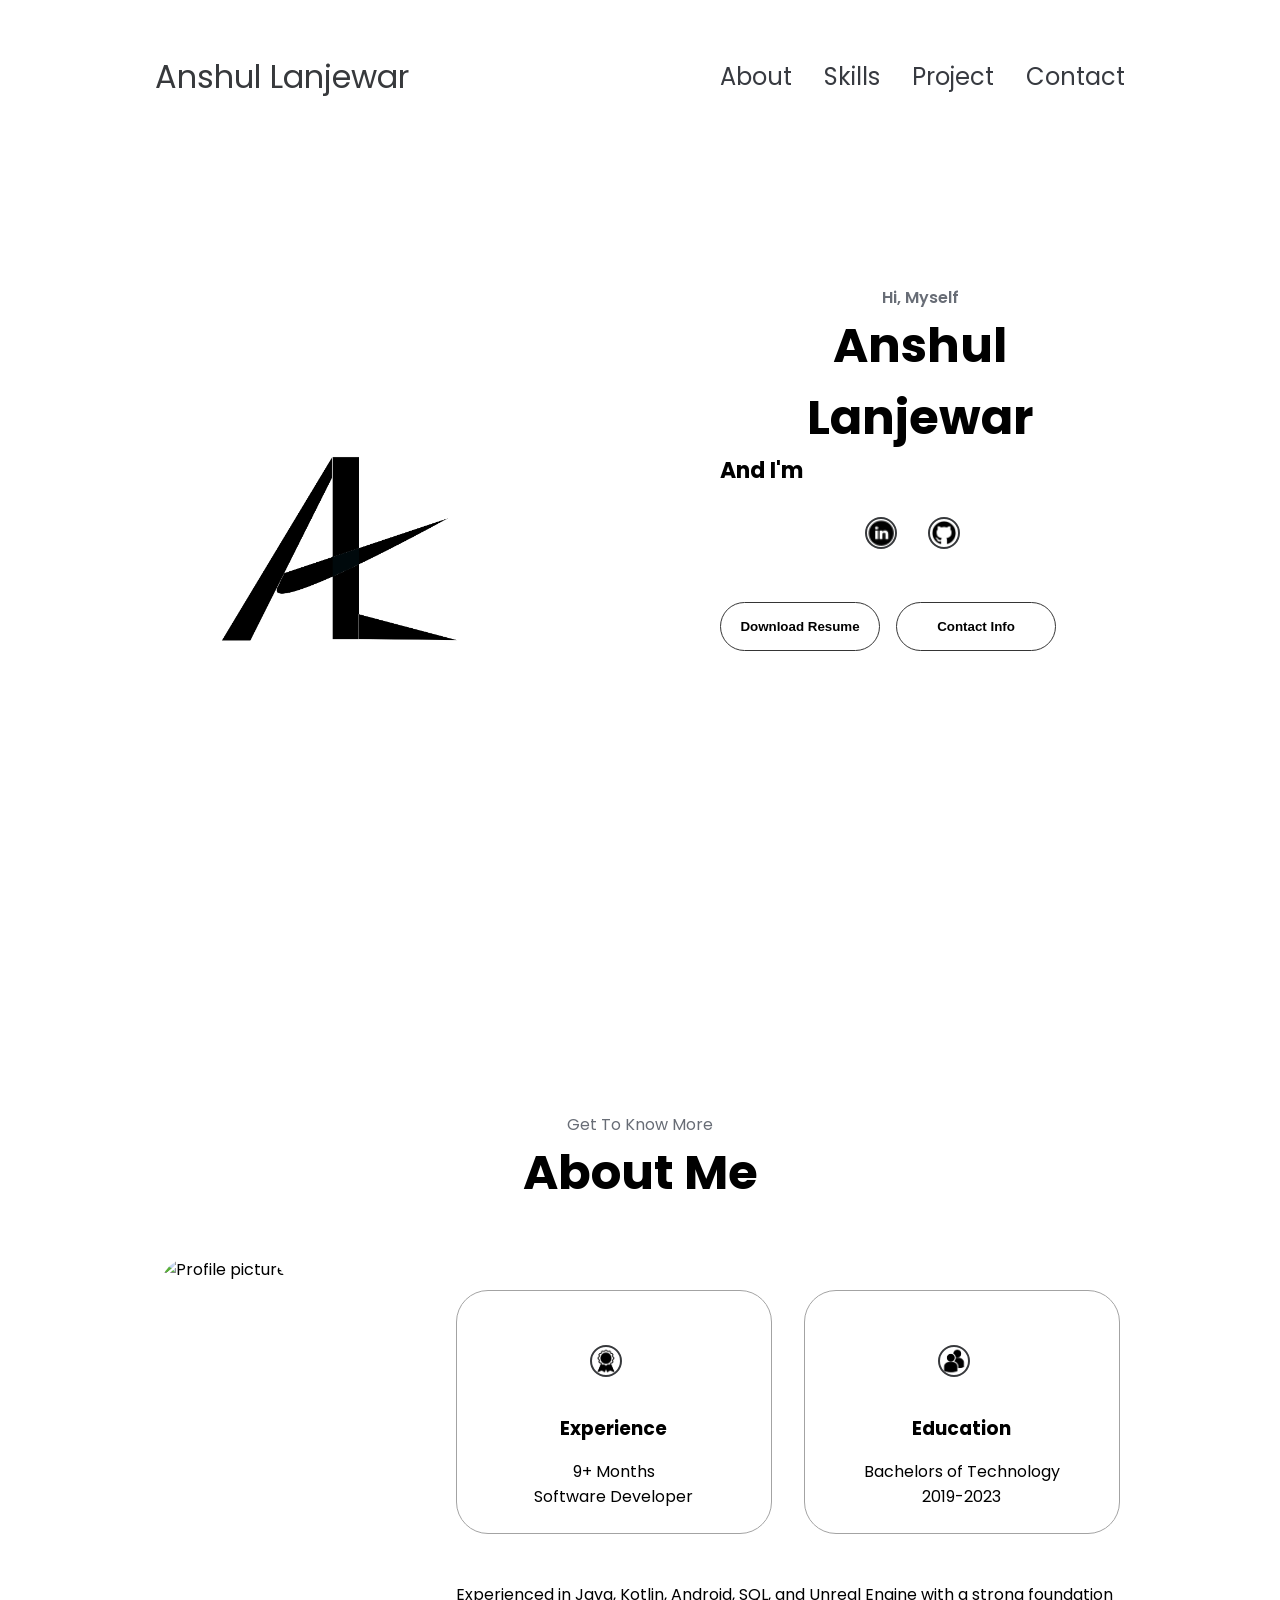
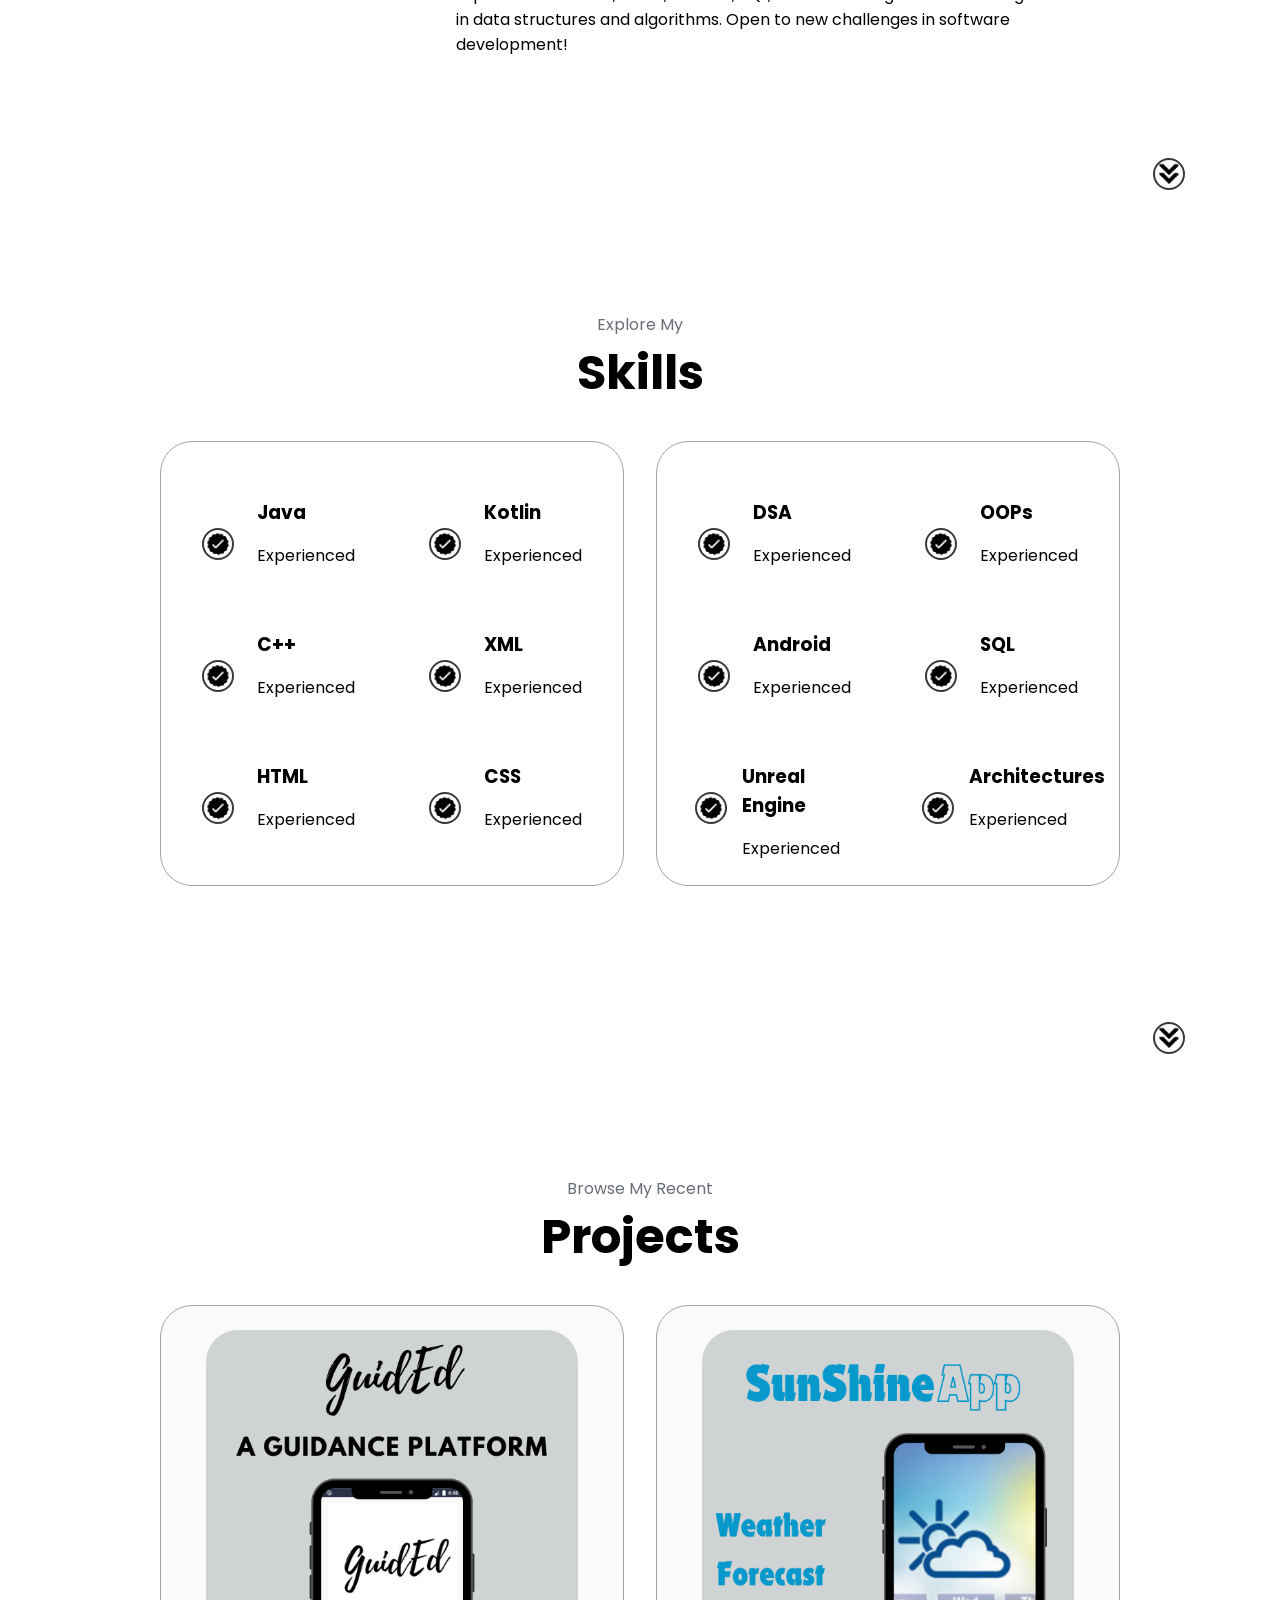
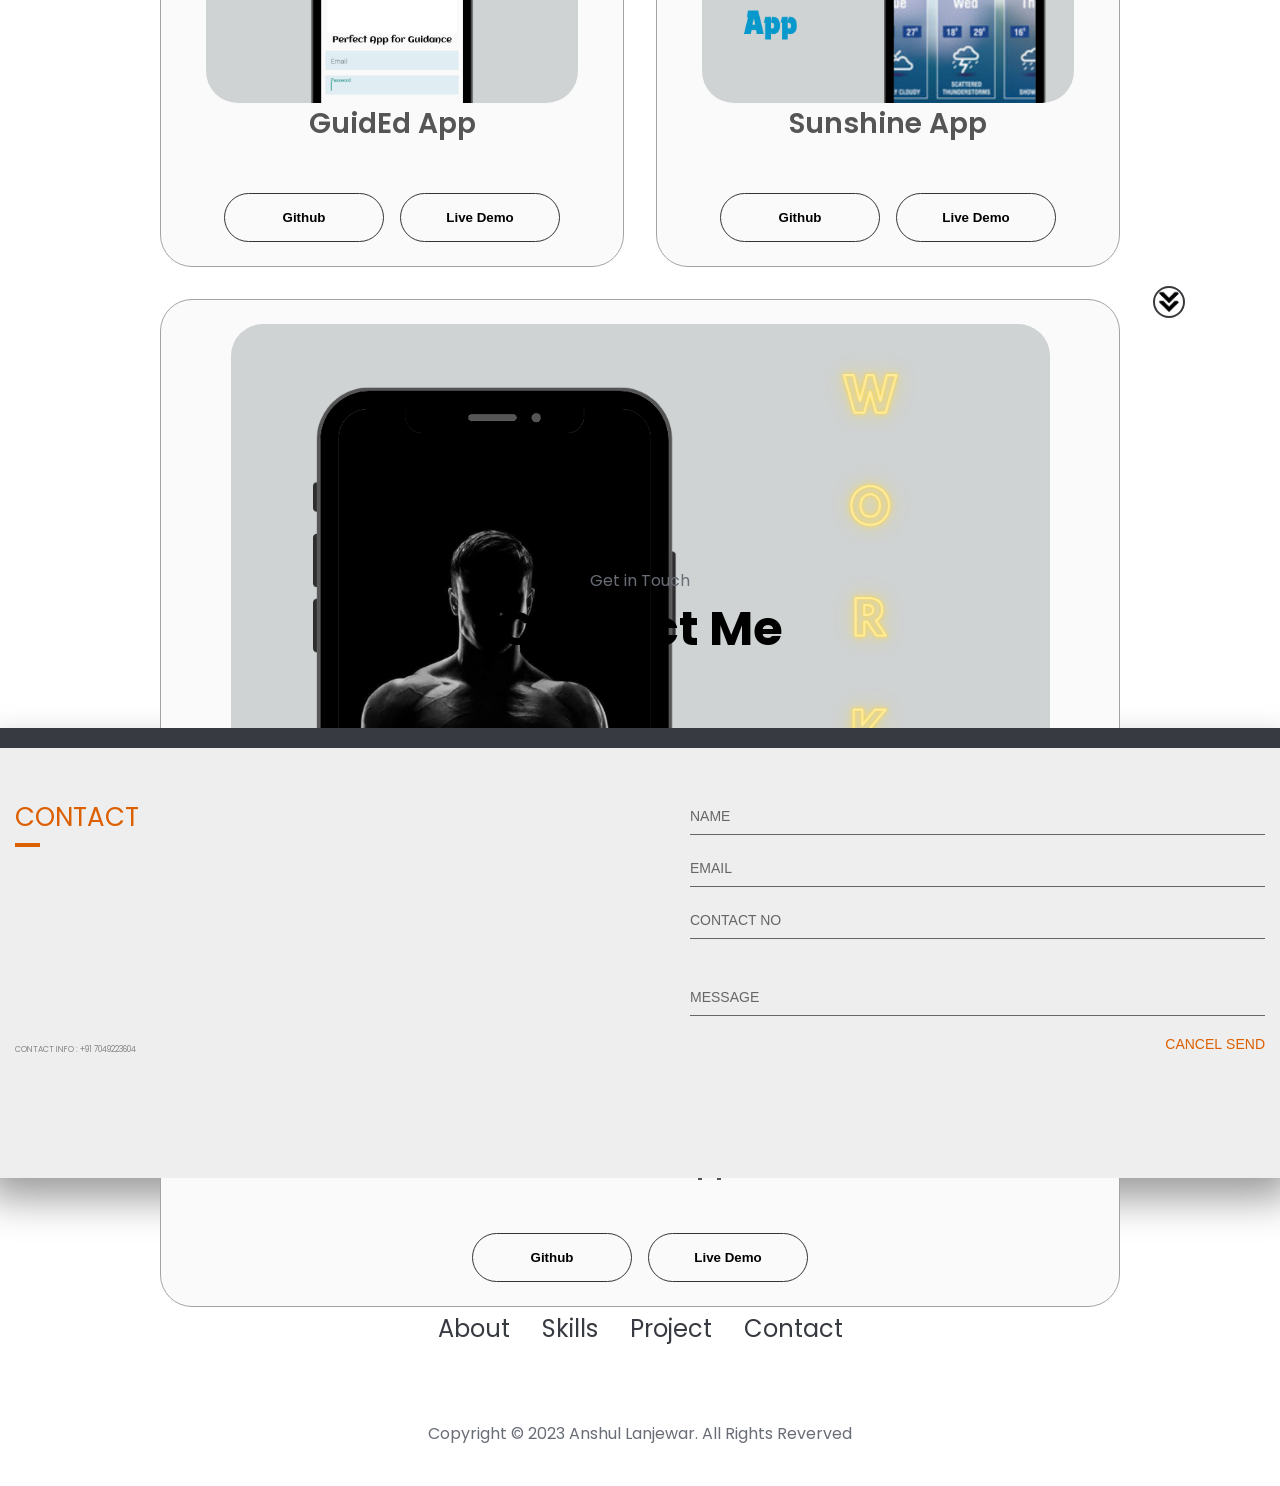
==== index.html @ 8d646e93 "Add files via upload Deploy files" ====
<!DOCTYPE html>
<html lang="en">
    <head>
        <meta charset="UTF-8">
        <meta name="viewport" content="width=device-width, initial-scale=1.0">
        <title>My Portfolio</title>
        <link rel="stylesheet" href="style.css"/>
        <link rel="stylesheet" href="mediaqueries.css" />
        <script src="https://unpkg.com/typed.js@2.1.0/dist/typed.umd.js"></script>

    </head>
    <body>
        
        <!-- <div class="containerr">
        <div class="intro">
            <?xml version="1.0" standalone="no"?>
            <!DOCTYPE svg PUBLIC "-//W3C//DTD SVG 20010904//EN"
            "http://www.w3.org/TR/2001/REC-SVG-20010904/DTD/svg10.dtd">
            <svg version="1.0" xmlns="http://www.w3.org/2000/svg"
            width="500.000000pt" height="500.000000pt" viewBox="0 0 1417.000000 1417.000000"
            preserveAspectRatio="xMidYMid meet">

            <g transform="translate(0.000000,1417.000000) scale(0.100000,-0.100000)"
            fill="#000000" stroke="none">
            <path d="M6094 10183 c-9 -10 -597 -983 -1306 -2163 -709 -1180 -1584 -2634
            -1944 -3232 l-654 -1088 505 0 504 0 360 718 360 717 453 163 c249 89 518 184
            598 211 279 94 524 190 907 355 123 53 225 96 228 96 3 0 5 -497 5 -1105 l0
            -1105 683 0 c556 0 1702 -11 3505 -33 111 -1 195 1 185 5 -10 5 -760 204
            -1668 443 -907 240 -1676 443 -1707 452 l-58 16 0 884 0 885 363 177 c589 290
            1424 720 2187 1129 377 202 586 317 560 309 -8 -2 -709 -236 -1557 -521 -848
            -284 -1544 -516 -1547 -516 -3 0 -6 725 -6 1610 l0 1610 -470 0 c-435 0 -471
            -1 -486 -17z m16 -2117 c0 -1103 -3 -1396 -12 -1403 -7 -6 -386 -135 -843
            -288 -456 -153 -836 -281 -843 -283 -15 -5 -9 8 965 1946 393 782 719 1422
            724 1422 5 0 9 -550 9 -1394z"/>
            </g>
            </svg>
        </div>
        </div> -->

        


        <nav id="desktop-nav">
            <div class="logo">Anshul Lanjewar</div>
            <div>
                <ul class = "nav-links">
                    <li><a href="#about" style="--i:1"class="active">About</a></li>
                    <li><a href="#experience" style="--i:2"class="active">Skills</a></li>
                    <li><a href="#projects" style="--i:3"class="active">Project</a></li>
                    <li><a href="#contact" style="--i:4"class="active">Contact</a></li>
                </ul>
            </div>   
        </nav>
        <nav id="hamburger-nav">
            <div class ="logo">Anshul Lanjewar</div>
            <div class="hamburger-menu">
                <div class="hamburger-icon" onclick="toggleMenu()">
                    <span></span>
                    <span></span>
                    <span></span>
                </div>
                <div class="menu-links">
                    <li><a href="#about" onclick="toggleMenu()">About</a></li>
                    <li><a href="#experience" onclick="toggleMenu()">Skills</a></li>
                    <li><a href="#projects" onclick="toggleMenu()">Project</a></li>
                    <li><a href="#contact" onclick="toggleMenu()">Contact</a></li>
                </div>
            </div>
        </nav>

<!-- SECTION PROFILE -->
        <section id="profile">
            <div class="section_pic-container">
                <img src="./assets/file.png" alt="Anshul profile picture"> 
            </div>
            <div class="section__text">
                <p class="section__text__p1">Hi, Myself</p>
                <h1 class="title">Anshul Lanjewar</h1>
                <h3> And I'm <span class="text"></h3></span>
                
                <div id="socials-container">
                    <a href="#" style="--i:5" class="active">
                    <img src="./assets/linkedindwn.png" alt="My linkedin profile" 
                    class="icon" onclick="location.href='https://www.linkedin.com/in/anshul-lanjewar/'"></a>
                    <a href="#" style="--i:6" class="active">
                    <img src="./assets/github-logo-24.png" alt="My github profile"
                    class="icon" onclick="location.href='https://github.com/Anshullanjewar'"></a>
                </div>

                <div class="btn-container">
                    <a href="#" style="--i:7" class="active">    
                    <button class="btn btn-color-2" onclick="window.open('./assets/updated_Resume.pdf')">Download Resume</button></a>
                    <a href="#" style="--i:8" class="active">
                    <button class="btn btn-color-1" onclick="location.href='./#contact'">Contact Info</button></a>
                </div>
                
            </div>
        </section>
  
<!-- SECTION ABOUT -->
        <section id="about">
            <p class="about_section__text__p1">Get To Know More</p>
            <h1 class="about_title">About Me</h1>
            <div class="about_section-container">
            <div class="about_section__pic-container">
                <img src="./assets/profile_pic_l.png" alt="Profile picture" class="about-pic"/>
            </div>
            <div class="about-details-container">
                <div class="about-containers">
                    <div class="about__details-container">
                        <img src="./assets/experience.png" alt="Experience icon" class="icon"/>
                        <h3>Experience</h3>
                        <p>9+ Months <br>Software Developer</p>
                    </div>
                    <div class="about__details-container">
                        <img src="./assets/education.png" alt="Education icon" class="icon"/>
                        <h3>Education</h3>
                        <p>Bachelors of Technology <br>2019-2023</p>
                    </div>
                </div>
                <div class="text-container">
                    <p>
                        Experienced in Java, Kotlin, Android, SQL, and Unreal Engine with a strong foundation in data structures and algorithms. Open to new challenges in software development!                    </p>
                </div>
            </div>
        </div>
        <img src="./assets/arrow.png" alt="Arrow icon" class="icon arrow" onclick="location.href='./#experience'"/>
        </section>

<!-- SECTION EXPERIENCE -->
        <section id="experience">
            <p class="experience_section__text__p1">Explore My</p>
            <h1 class="experience_title">Skills</h1>
            <div class="experience-details-container">
                <div class="experience-containers">
                    <div class="details-container">
                        <h2 class="experience-sub-title"Software Developer></h2>
                        <div class="article-container">
                            <article>
                                <img src="assets/checkmark.png" alt="Experience.icon" class="icon" />
                                <div> 
                                    <h3>Java</h3>
                                    <p>Experienced</p>
                                </div>
                            </article>
                            <article>
                                <img src="assets/checkmark.png" alt="Experience.icon" class="icon" />
                                <div> 
                                    <h3>Kotlin</h3>
                                    <p>Experienced</p>
                                </div>
                            </article>
                            <article>
                                <img src="assets/checkmark.png" alt="Experience.icon" class="icon" />
                                <div> 
                                    <h3>C++</h3>
                                    <p>Experienced</p>
                                </div>
                            </article>
                            <article>
                                <img src="assets/checkmark.png" alt="Experience.icon" class="icon" />
                                <div> 
                                    <h3>XML</h3>
                                    <p>Experienced</p>
                                </div>
                            </article>
                            <article>
                                <img src="assets/checkmark.png" alt="Experience.icon" class="icon" />
                                <div> 
                                    <h3>HTML</h3>
                                    <p>Experienced</p>
                                </div>
                            </article>
                            <article>
                                <img src="assets/checkmark.png" alt="Experience.icon" class="icon" />
                                <div> 
                                    <h3>CSS</h3>
                                    <p>Experienced</p>
                                </div>
                            </article>
                            <!-- <article>
                                <img src="assets/checkmark.png" alt="Experience.icon" class="icon" />
                                <div> 
                                    <h3>Javascript</h3>
                                    <p>Experienced</p>
                                </div>
                            </article> -->
                        </div>
                    </div>
                    <div class="details-container">
                        <h2 class="experience-sub-title"Software Developer></h2>
                        <div class="article-container">
                            <article>
                                <img src="assets/checkmark.png" alt="Experience.icon" class="icon" />
                                <div> 
                                    <h3>DSA</h3>
                                    <p>Experienced</p>
                                </div>
                            </article>
                            <article>
                                <img src="assets/checkmark.png" alt="Experience.icon" class="icon" />
                                <div> 
                                    <h3>OOPs</h3>
                                    <p>Experienced</p>
                                </div>
                            </article>
                            <article>
                                <img src="assets/checkmark.png" alt="Experience.icon" class="icon" />
                                <div> 
                                    <h3>Android</h3>
                                    <p>Experienced</p>
                                </div>
                            </article>
                            <article>
                                <img src="assets/checkmark.png" alt="Experience.icon" class="icon" />
                                <div> 
                                    <h3>SQL</h3>
                                    <p>Experienced</p>
                                </div>
                            </article>
                            <article>
                                <img src="assets/checkmark.png" alt="Experience.icon" class="icon" />
                                <div> 
                                    <h3>Unreal Engine</h3>
                                    <p>Experienced</p>
                                </div>
                            </article>
                            <article>
                                <img src="assets/checkmark.png" alt="Experience.icon" class="icon" />
                                <div> 
                                    <h3>Architectures</h3>
                                    <p>Experienced</p>
                                </div>
                            </article>
                        </div>
                    </div>
                </div>
            </div>
            <img src="./assets/arrow.png" alt="Arrow icon" class="icon arrow" onclick="location.href='./#projects'"/>
        </section>

<!-- SECTION PROJECTS -->
        <section id="projects">
            <p class="project_section__text__p1">Browse My Recent</p>
            <h1 class="project_title">Projects</h1>
            <div class="experience-details-container">
                <div class="about-containers">
                <div class="details-container color-container">
                    <div class="article-container">
                    <img src="./assets/1.png" alt="Project 1" class="project-img"/>   
                </div>
                <h2 class="experience-sub-title project-title">GuidEd App</h2>
                <div class="btn-container">
                    <button class="btn btn-color-2 prroject-btn" onclick="location.href='https://github.com/Anshullanjewar/Guided_App'">
                        Github
                    </button>
                    <button class="btn btn-color-2 prroject-btn" onclick="location.href='https://github.com/Anshullanjewar/Guided_App'">
                        Live Demo
                    </button>
                </div>
            </div>
            <div class="details-container color-container">
                <div class="article-container">
                    <img src="./assets/2.png" alt="Project 2" class="project-img"/>   
                </div>
                <h2 class="experience-sub-title project-title">Sunshine App</h2>
                <div class="btn-container">
                    <button class="btn btn-color-2 prroject-btn" onclick="location.href='https://github.com/Anshullanjewar/Sunshine'">
                        Github
                    </button>
                    <button class="btn btn-color-2 prroject-btn" onclick="location.href='https://github.com/Anshullanjewar/Sunshine'">
                        Live Demo
                    </button>
                </div>
            </div>
            <div class="details-container color-container">
                <div class="article-container">
                    <img src="./assets/3.png" alt="Project 3" class="project-img"/>   
                </div>
                <h2 class="experience-sub-title project-title">Workout App</h2>
                <div class="btn-container">
                    <button class="btn btn-color-2 prroject-btn" onclick="location.href='https://github.com/Anshullanjewar/Workout_App'">
                        Github
                    </button>
                    <button class="btn btn-color-2 prroject-btn" onclick="location.href='https://github.com/Anshullanjewar/Workout_App'">
                        Live Demo
                    </button>
                </div>
            </div>
            </div>
            </div>
            <img src="./assets/arrow.png" alt="Arrow icon" class="icon arrow" onclick="location.href='./#contact'"/>

        </section>

<!-- SECTION CONTACT -->

    
    
    <section id="contact">
        <form action="https://api.web3forms.com/submit" method="POST">
            <input type="hidden" name="access_key" value="b591e97d-2850-43e1-9f6e-f94bfdf51ed7">

        <p class="contact_section__text__p1">Get in Touch</p>
        <h1 class="contact_title">Contact Me</h1>
        <div class="contact-info-upper-container">
           <!-- //------------------------------------- -->
           <div class="container_toContact">
            <div class="screen">
              <div class="screen-header">
                <div class="screen-header-left">                  
                </div>
              </div>
              <div class="screen-body">
                <div class="screen-body-item left">
                  <div class="app-title">
                    <span>CONTACT</span>
                  </div>
                  <div class="app-contact">CONTACT INFO : +91 7049223604</div>
                </div>
                <div class="screen-body-item">
                  <div class="app-form">
                    <div class="app-form-group">
                      <input class="app-form-control" placeholder="NAME" type="text" name="name" required>
                    </div>
                    <div class="app-form-group">
                      <input class="app-form-control" placeholder="EMAIL" type="email" name="email" required>
                    </div>
                    <div class="app-form-group">
                      <input class="app-form-control" placeholder="CONTACT NO">
                    </div>
                    <div class="app-form-group message">
                      <input class="app-form-control" placeholder="MESSAGE" name="message" required>
                    </div>
                    <input type="hidden" name="redirect" value="https://www.linkedin.com/in/anshul-lanjewar/">
                    <input type="checkbox" name="botcheck" class="hidden" style="display: none;">
                    <div class="app-form-group buttons">
                      <button class="app-form-button">CANCEL </button>
                      <button class="app-form-button" type="submit">SEND</button>
                    </div>
                  </div>
                </div>
              </div>
            </div>
          </div>
           <!-- //------------------------------------- -->
        </div>
    </form>
    </section>


        <footer>
            <nav>
                <div class="nav-links-container">
                    <ul class = "nav-links">
                        <li><a href="#about">About</a></li>
                        <li><a href="#experience">Skills</a></li>
                        <li><a href="#projects">Project</a></li>
                        <li><a href="#contact">Contact</a></li>
                    </ul>
                </div>    
            </nav>
            <p>Copyright &#169 2023 Anshul Lanjewar. All Rights Reverved</p>
        </footer>

        <script src="script.js"></script>
    </body>
</html>



<!-- <section id="contact">
    <p class="section__text__p1">Get in Touch</p>
    <h1 class="title">Contact Me</h1>
    <div class="contact-info-upper-container">
        <div class="contact-info-container">
            <img src="./assets/email.png" alt="Email icon" class="icon contact-icon"/>
            <p><a href="mailto:anshullanjewar12@gmail.com">anshullanjewar12@gmail.com</a></p>
        </div>

        <div class="contact-info-container">
            <img src="./assets/linkedin.png" alt="Linkedin icon" class="icon contact-icon"/>
            <p><a href="https://www.linkedin.com/in/anshul-lanjewar/">LinkedIn/anshul-lanjewar</a></p>
        </div>
    </div>
</section> -->

<!-- 
<?xml version="1.0" standalone="no"?>
<!DOCTYPE svg PUBLIC "-//W3C//DTD SVG 20010904//EN"
 "http://www.w3.org/TR/2001/REC-SVG-20010904/DTD/svg10.dtd">
<svg version="1.0" xmlns="http://www.w3.org/2000/svg"
 width="1417.000000pt" height="1417.000000pt" viewBox="0 0 1417.000000 1417.000000"
 preserveAspectRatio="xMidYMid meet">

<g transform="translate(0.000000,1417.000000) scale(0.100000,-0.100000)"
fill="#000000" stroke="none">
<path d="M6094 10183 c-9 -10 -597 -983 -1306 -2163 -709 -1180 -1584 -2634
-1944 -3232 l-654 -1088 505 0 504 0 360 718 360 717 453 163 c249 89 518 184
598 211 279 94 524 190 907 355 123 53 225 96 228 96 3 0 5 -497 5 -1105 l0
-1105 683 0 c556 0 1702 -11 3505 -33 111 -1 195 1 185 5 -10 5 -760 204
-1668 443 -907 240 -1676 443 -1707 452 l-58 16 0 884 0 885 363 177 c589 290
1424 720 2187 1129 377 202 586 317 560 309 -8 -2 -709 -236 -1557 -521 -848
-284 -1544 -516 -1547 -516 -3 0 -6 725 -6 1610 l0 1610 -470 0 c-435 0 -471
-1 -486 -17z m16 -2117 c0 -1103 -3 -1396 -12 -1403 -7 -6 -386 -135 -843
-288 -456 -153 -836 -281 -843 -283 -15 -5 -9 8 965 1946 393 782 719 1422
724 1422 5 0 9 -550 9 -1394z"/>
</g>
</svg> -->
---- style.css ----
@import url('https://fonts.googleapis.com/css2?family=Poppins:wght@300;400;500;600&display=swap');


*{
    margin: 0;
    padding: 0;
    box-sizing: border-box;
    /* background-color: rgb(238, 238, 238); */
}

body{
    font-family: "Poppins", sans-serif ;
}

html{
    scroll-behavior: smooth;
}

/* .containerr{
    height: 96vh;
    position: relative;
    display: flex;
    margin: auto 0;  
    justify-content: center;
    align-items: center;
}

.containerr .intro {
    height: 500px;
    width:500px;
    align-items: center;

}
.containerr .intro path {
    fill: transparent;
    stroke: 10;
    stroke: black;
}
.containerr .intro path {
    stroke-dasharray: 2500;
    stroke-dashoffset: 2500;
}

.containerr .intro:hover path {
    animation: animate-intro 2s linear forwards;
}

@keyframes animate-intro {
    0%{
        stroke-dashoffset: 0;
    }
    40%{
        stroke-dashoffset: 1560;
    }
    80%{
        stroke-dashoffset: 3120;
        fill: transparent;
    }
    0%{
        stroke-dashoffset: 3120;
        fill: black;
    }
} */

p{
    color: rgb(104, 109, 118);
    margin-top: 5rem;
    opacity: 0;
    animation: slideBottom 1s ease forwards;
    animation-delay: .7s;
}

a, .btn{
    transition:all 300ms ease;
}

nav,
.nav-links {
    display: flex;
}

nav{
    justify-content: space-around;
    align-items: center;
    height: 17vh;
}
.nav-links{
    gap: 2rem;
    list-style: none;
    font-size: 1.5rem;
    
}

.nav-links a{
    display: inline-block;
    color: rgb(55, 58, 64);
    text-decoration: none;
    text-decoration-color: white; 
    transition: .3s;
    opacity: 0;
    animation: slideTop .5s ease forwards;
    animation-delay: calc(.2s * var(--i));
}

.nav-links a:hover {
    color: rgb(220, 95, 0);
    text-decoration: underline;
    text-underline-offset: 1rem;
    text-decoration-color:rgb(220, 95, 0);
}

.logo{
    font-size: 2rem;
    color: rgb(55, 57, 60);
    opacity: 0;
    animation: slideRight 1s ease forwards;
}

.logo:hover{
    cursor: default;
}

#hamburger-nav{
    display: none;
}

.hamburger-menu {
    position: relative;
    display: inline-block;
}

.hamburger-icon{
    display: flex;
    flex-direction: column;
    justify-content: space-between;
    height: 24px;
    width: 30px;
    cursor: pointer;
}

.hamburger-icon span{
    width: 100%;
    height: 2px;
    background-color: black;
    transition: all 0.3 ease-in-out;
}

.menu-links {
    position: absolute;
    top: 100%;
    right: 0;
    background-color: white;
    width: fit-content;
    max-height: 0;
    overflow: hidden;
    transition: all 0.3 ease-in-out;
}

.menu-links a{
    display: block;
    padding: 10px;
    text-align: center;
    font-size: 1.5rem;
    color: black;
    text-decoration: none;
    transition: all 0.3 ease-in-out;
}

.menu-links li {
    list-style: none;
}

.menu-links.open {
    max-height: 300px
}

.hamburger-icon.open span:first-child{
    transform: rotate(45deg) translate(10px, 5px);
}

.hamburger-icon.open span:nth-child(2) {
    opacity: 0;
}

.hamburger-icon.open span:last-child{
    transform: rotate(-45deg) translate(10px, -5px);
}

.hamburger-icon span:first-child {
    transform: none;
}

.hamburger-icon span:first-child {
    opacity: 1;
}

.hamburger-icon span:first-child {
    transform: none;
}

section{
    padding-top: 4vh;
    height: 96vh;
    margin: 0 10rem;
    box-sizing: border-box;
    min-height: fit-content;    
}

.section-container {
    display: flex;
}


#profile{
    display: flex;
    justify-content: center;
    gap: 10rem;
    height: 80vh;
}

.section_pic-container {
    display: flex;
    height: 400px;
    width: 400px;
    float: left;
    margin: auto 0;  
    background-color: white;
    background: transparent;
    border-radius: 50%;
    animation:  floatingImage 4s ease-in-out infinite;
    animation-delay: 2s,3s;
}

.section_pic-container :hover{
    background: transparent;
    color: #081b29;
    border-color: black;
    border-radius: 50%;
    box-shadow: 0 0 100px rgb(220, 95, 0);
    transform: scale(1.1);

}

.section__text {
    text-align: left;
    margin-top: 1rem;

}

.section__text p {
    font-weight: 600;
}

.section__text__p1 {
    text-align: center;
}

.section__text__p2 {
    font-size: 34px;
    text-align: center;
    font-weight: 600;
    min-width: 280px;
    display: flex;
}


.section__text h3 {
    max-width:600px;
    align-content: start;

}

.section__text h3 {
    font-size: 22px;
    font-weight: 700;
    background-color: transparent;
    opacity: 0;
    animation: slideRight 1s ease forwards;
    animation-delay: .7s;
}

.section__text h3:nth-of-type(2){
    margin-bottom: 30px;
    animation: slideTop 1s ease forwards;
    animation-delay: .7s;
}

.section__text h3 span {
    color: rgb(220, 95, 0);
    background-color: transparent;
}


.title {
    font-size: 3rem;
    text-align: center;
    color: black;
    opacity: 0;
    animation: slideLeft 1s ease forwards;
    animation-delay: 1s;
}

#socials-container {
    display: flex;
    justify-content: center;
    gap: 1rem;
    align-content: center;    
}

.icon {
    cursor: pointer;
    height: 2rem;
    margin-top: 1rem;
    background: transparent;
    border: 2px solid rgb(220, 95, 0);
    border-radius: 50%;
    border-color: rgb(55, 57, 60);
    opacity: 0;
    transition: .5s ease;
    animation: slideLeft 1s ease forwards;
    animation-delay: calc(.2s * var(--i));
    margin: 30px 15px 30px 0;

}

.icon:hover{
    background: rgb(220, 95, 0);
    color: #081b29;
    border-color: white;
    box-shadow: 0 0 20px rgb(220, 95, 0);
}

.btn-container {
    display: inline-flex;
    justify-content: center;
    gap: 1rem;
    margin-top: 1rem;
}

.btn {
    font-weight: 600;
    transition: all 300ms ease;
    padding: 1rem;
    width: 10rem;
    border-radius: 2rem;
    opacity: 0;
    animation: slideTop .5s  ease forwards;
    animation-delay: calc(.2s * var(--i));
}

.btn-color-1, .btn-color-2 {
    border: rgb(53,53,53) 0.1rem solid;
}

.btn-color-1:hover, .btn-color-2:hover {
    cursor: pointer;
}

.btn-color-1:hover, .btn-color-2:hover {
    background:rgb(220, 95, 0);
    color: white;
}

.btn-color-1:hover {
    background: rgb(220, 95, 0);
    border: rgb(255,255,255) 0.1rem solid;
    box-shadow: 0 0 5px rgb(220, 95, 0),
    0 0 25px rgb(220, 95, 0), 0 0 50px rgb(220, 95, 0),
    0 0 100px rgb(220, 95, 0),0 0 200px rgb(220, 95, 0)
}

.btn-color-2 , .btn-color-1{
    background: none;    
}

.btn-color-2:hover {
    border: rgb(255,255,255) 0.1rem solid;
    box-shadow: 0 0 5px rgb(220, 95, 0),
    0 0 25px rgb(220, 95, 0), 0 0 50px rgb(220, 95, 0),
    0 0 100px rgb(220, 95, 0),0 0 200px rgb(220, 95, 0)
}

.btn-container {
    gap: 1rem;
    
}

.details-container {
    padding: 1.5rem;
    flex: 1;
    background: white;
    border-radius: 2rem;
    border: rgb(53, 53, 53) 0.1rem solid;
    border-color: rgb(163,163,163);
    text-align: center;
}

.section-container {
    gap: 4rem;
    height: 80%;
   
}

.section__pic-container {
    height: 400px;
    width: 400px;
    margin: auto 0;
    display: flex;
}

/*ABOUT SECTION*/

#about {
    position: relative;
}

.about-containers {
    gap: 2rem;
    margin-bottom: 2rem;
    margin-top: 2rem;
}

.about-details-container {
    justify-content: center;
    flex-direction: column;

}

.about-containers, .about-details-container {
    display: flex;
}

.about-pic {
    border-radius: 2rem;
}
/* -------------------------------------------------- */
.about-details-container p{
    color: black;
    margin-top: 1rem;
    opacity: 0;
    animation: slideBottom 1s ease forwards;
    animation-delay: .7s;
}

.about_section__text__p1 {
    text-align: center;
}

.about_title {
    font-size: 3rem;
    text-align: center;
    color: black;
    opacity: 0;
    animation: slideLeft 1s ease forwards;
    animation-delay: 1s;
}

.about_section__pic-container {
    height: 400px;
    width: 400px;
    margin: auto 0;
    display: flex;
}

.about__details-container {
    padding: 1.5rem;
    flex: 1;
    background: white;
    border-radius: 2rem;
    border: rgb(53, 53, 53) 0.1rem solid;
    border-color: rgb(163,163,163);
    text-align: center;
}

.about_section-container {
    gap: 6rem;
    height: 60%; 
      
}
.about_section-container {
    display: flex;
}

.about_section__text h3 {
    max-width:600px;
    align-content: start;
}

.about_section__text h3 {
    font-size: 22px;
    font-weight: 700;
    background-color: transparent;
    opacity: 0;
    animation: slideRight 1s ease forwards;
    animation-delay: .7s;
}

.about_section__text h3:nth-of-type(2){
    margin-bottom: 30px;
    animation: slideTop 1s ease forwards;
    animation-delay: .7s;
}

.arrow {
    position: absolute;
    right: -5rem;
    bottom: 2.5rem;
}


/* Experience */

#experience {
    position: relative;
    height: 96vh;
}

.experience-sub-title {
    color: rgb(85,85,85);
    font-weight:600;
    font-size:1.75rem;
    margin-bottom:2rem;
}

.experience-details-container {
    display: flex;
    justify-content: center;
    flex-direction: column;
}

.article-container {
    display: flex;
    text-align:initial;
    flex-wrap: wrap;
    flex-direction: row;
    gap: 2.5rem;
    justify-content: space-around;
}

article {
    display: flex;
    width: 10rem;
    justify-content: space-around;
}

article.icon {
    cursor:default;
}

.experience_section__text__p1 {
    text-align: center;
    margin-top: 1rem;

}

.experience_section__text h3 {
    max-width:600px;
    align-content: start;
}

.experience_section__text h3 {
    font-size: 22px;
    font-weight: 700;
    background-color: transparent;
    opacity: 0;
    animation: slideRight 1s ease forwards;
    animation-delay: .7s;
}

.experience_section__text h3:nth-of-type(2){    
    margin-bottom: 5px;
    animation: slideTop 1s ease forwards;
    animation-delay: .7s;
}

.experience_title {
    font-size: 3rem;
    text-align: center;
    color: black;
    opacity: 0;
    animation: slideLeft 1s ease forwards;
    animation-delay: 1s;
}
.experience-containers {
    gap: 2rem;
    margin-bottom: 2rem;
    margin-top: 2rem;
}

.experience-details-container {
    justify-content: center;
    flex-direction: column;

}

.experience-details-container p{
    color: black;
    margin-top: 1rem;
    opacity: 0;
    animation: slideBottom 1s ease forwards;
    animation-delay: .7s;
}

.experience-containers, .experience-details-container {
    display: flex;
}

.experience_details-container {
    padding: 1.5rem;
    flex: 1;
    background: white;
    border-radius: 2rem;
    border: rgb(53, 53, 53) 0.1rem solid;
    border-color: rgb(163,163,163);
    text-align: center;
}

/* PROJECTS */

#projects {
    position: relative;
}

.color-container {
    border-color: rgb(163,163,163);
    background: rgb(250, 250, 250);
}

.project-img {
    border-radius: 2rem;
    width: 90%;
    height: 90%;
}

/* .project-title {
    margin: 1rem;
    color: black;
} */
.project_title {
    font-size: 3rem;
    text-align: center;
    color: black;
    opacity: 0;
    animation: slideLeft 1s ease forwards;
    animation-delay: 1s;
}

.project-btn {
    color: black;
    border-color: rgb(163, 163, 163)
}

.project_section__text__p1 {
    text-align: center;
    margin-top: 1rem;
}



/* Contact */

#contact {
    display: flex;
    justify-content: center;
    flex-direction: column;
    height: 96vh;
}

.contact-info-upper-container {
    display: flex;
    justify-content: center;
    border-radius: 2rem;
    border: rgb(53,53,53) 0.1rem solid;
    border-color: rgb(163,163,163);
    background: (250,250,250);
    margin: 2rem auto;
    padding: 0.5rem;
}



.contact_section__text__p1 {
    text-align: center;
}

.contact_title {
    font-size: 3rem;
    text-align: center;
    color: black;
    opacity: 0;
    animation: slideLeft 1s ease forwards;
    animation-delay: 1s;
}


.contact-info-upper-container {
    display:flex;
    flex:1;
    height:460px;
    /* height:100vh; */
    background-color: white;
    justify-content:center;
    align-items:center;
    padding: 20px;
  }
 

  
  .container_toContact {
    flex: 0 1 700px;
    margin: auto;
    padding: 10px;
  }
  
  .screen {
    position: relative;
    background: rgb(238, 238, 238);
    width: 150vh;
    height: 50vh;
    border-radius: 15px;
    border-color: black;
  }
  
  .screen:after {
    content: '';
    display: block;
    position: absolute;
    top: 0;
    left: 20px;
    right: 20px;
    bottom: 0;
    border-radius: 15px;
    box-shadow: 0 20px 40px rgba(0, 0, 0, .4);
    z-index: -1;
  }
  
  .screen-header {
    display: flex;
    align-items: center;
    padding: 10px 20px;
    background: rgb(55, 58, 64);
    border-top-left-radius: 15px;
    border-top-right-radius: 15px;
  }
  
  .screen-header-left {
    margin-right: auto;
  }
  
  
  .screen-body {
    display: flex;
  }
  
  .screen-body-item {
    flex: 1;
    padding: 50px;
  }
  
  .screen-body-item.left {
    display: flex;
    flex-direction: column;
  }
  
  .app-title {
    display: flex;
    flex-direction: column;
    position: relative;
    color: rgb(220, 95, 0);
    font-size: 26px;
  }
  
  .app-title:after {
    content: '';
    display: block;
    position: absolute;
    left: 0;
    bottom: -10px;
    width: 25px;
    height: 4px;
    background: rgb(220, 95, 0);
  }
  
  .app-contact {
    margin-top: auto;
    font-size: 8px;
    color: #888;
  }
  
  .app-form-group {
    margin-bottom: 15px;
  }
  
  .app-form-group.message {
    margin-top: 40px;
  }
  
  .app-form-group.buttons {
    margin-bottom: 0;
    text-align: right;
  }
  
  .app-form-control {
    width: 100%;
    padding: 10px 0;
    background: none;
    border: none;
    border-bottom: 1px solid #666;
    color: #ddd;
    font-size: 14px;
    text-transform: uppercase;
    outline: none;
    transition: border-color .2s;
  }
  
  .app-form-control::placeholder {
    color: #666;
  }
  
  .app-form-control:focus {
    border-bottom-color: #ddd;
  }
  
  .app-form-button {
    background: none;
    border: none;
    color: rgb(220, 95, 0);
    font-size: 14px;
    cursor: pointer;
    outline: none;
  }
  
  .app-form-button:hover {
    color: rgb(220, 95, 0);
  }
  
  .dribbble {
    width: 20px;
    height: 20px;
    margin: 0 5px;
  }
  

.contact-icon {
    cursor: default;
}

.email-icon {
    height: 2.5rem
}

footer {
    height: 26vh;
    margin: 0 1rem;
    /* background-color: rgb(55, 58, 64); */
}

footer p {
    text-align: center;
    margin-top: 1rem;
}




@keyframes slideRight {
    0%{
        transform: translateX(-100px);
        opacity: 0;
    }
    100%{
        transform: translateX(0px);
        opacity: 1;
    }
}

@keyframes slideLeft {
    0%{
        transform: translateX(100px);
        opacity: 0;
    }
    100%{
        transform: translateX(0px);
        opacity: 1;
    }
}

@keyframes slideTop {
    0%{
        transform: translateY(100px);
        opacity: 0;
    }
    100%{
        transform: translateY(0px);
        opacity: 1;
    }
}

@keyframes slideBottom {
    0%{
        transform: translateY(-100px);
        opacity: 0;
    }
    100%{
        transform: translateY(0px);
        opacity: 1;
    }
}

@keyframes spin {
    from {
      transform: rotate(0deg);
    }
    to {
      transform: rotate(360deg);
    }
  }

@keyframes floatingImage {
0%{
    transform: translateY(0px);
}
50%{
    transform: translateY(-24px);
}
100%{
    transform: translateY(0px);
}
}

  /* @media screen and (max-width: 520px) {
    .screen-body {
      flex-direction: column;
    }
  
    .screen-body-item.left {
      margin-bottom: 30px;
    }
  
    .app-title {
      flex-direction: row;
    }
  
    .app-title span {
      margin-right: 12px;
    }
  
    .app-title:after {
      display: none;
    }
  }
  
  @media screen and (max-width: 600px) {
    .screen-body {
      padding: 40px;
    }
  
    .screen-body-item {
      padding: 0;
    }
  } */
  


/*   
.intro {
    position: fixed;
    z-index: 1;
    left: 0;
    top: 0;
    width: 100%;
    height: 100vh;
    background-color: black;
    transition: 1s;   
}

.logo-header {
    position: absolute;
    top: 40%;
    left: 50%;
    transform: translate(-50%,-50%);
    color: white;
}

.logo{
    position: relative;
    display: inline-block;
    
}

.logo.active{
    bottom: 0;
    opacity: 1;
    transition: ease-in-out 0.5s;
}

.logo.fade{
    bottom: 150px;
    opacity: 0;
    transition: ease-in-out 0.5s;
}
 */
---- mediaqueries.css ----
@media screen and (max-width:1400px){
    #profile {
        height: 83vh;
        margin-bottom:6rem;
    }
    .about-containers {
        flex-wrap: wrap;
    }
}


@media screen and (max-width:1200px){
    #desktop-nav {
        display: none;
    }
    #hamburger-nav{
        display: flex;
    }

    #experience-details-container {
        margin-top: 2rem;
    }
    #profile, .section-container {
        display: block;
    }

    .arrow {
        display: none;
    }

    section, .section-container {
        height: fit-content;
    }

    section {
        margin: 0.5%;
    }

    .section__pic-container {
        width: 275px;
        height: 275px;
        margin: 0 auto 2rem;
    }

    .about-containers {
        margin-top: 0;
    }
}

@media screen and (max-width:600px){
    #contact, footer {
        height:40vh;
    }
    #profile {
        height: 83vh;
        margin-bottom: 0;
    }
    article {
        font-size: 1rem;
    }

    footer nav {
        height: fit-content;
        margin-bottom: 2rem;
    }

    .about-containers, .contact-info-upper-container, .btn-container {
        flex-wrap: wrap;
    }
    .contact-info-container {
        margin: 0;
    }
    .contact-info-container p, .nav-links li a {
        font-size:1rem;
    }
    .experience-sub-title {
        font-size: 1.25rem
    }
    .logo {
        font-size: 1.5rem;
    }
    .nav-links {
        flex-direction: column;
        gap: 0.5rem;
        text-align: center;
    }
    .section__pic-container {
        width: auto;
        height: 46vw;
        justify-content: center;
    }

    .section__text__p2 {
        font-size: 1.25rem;
    }

    .title {
        font-size: 2rem;
    }

    .text-container {
        text-align: justify;
    }
}
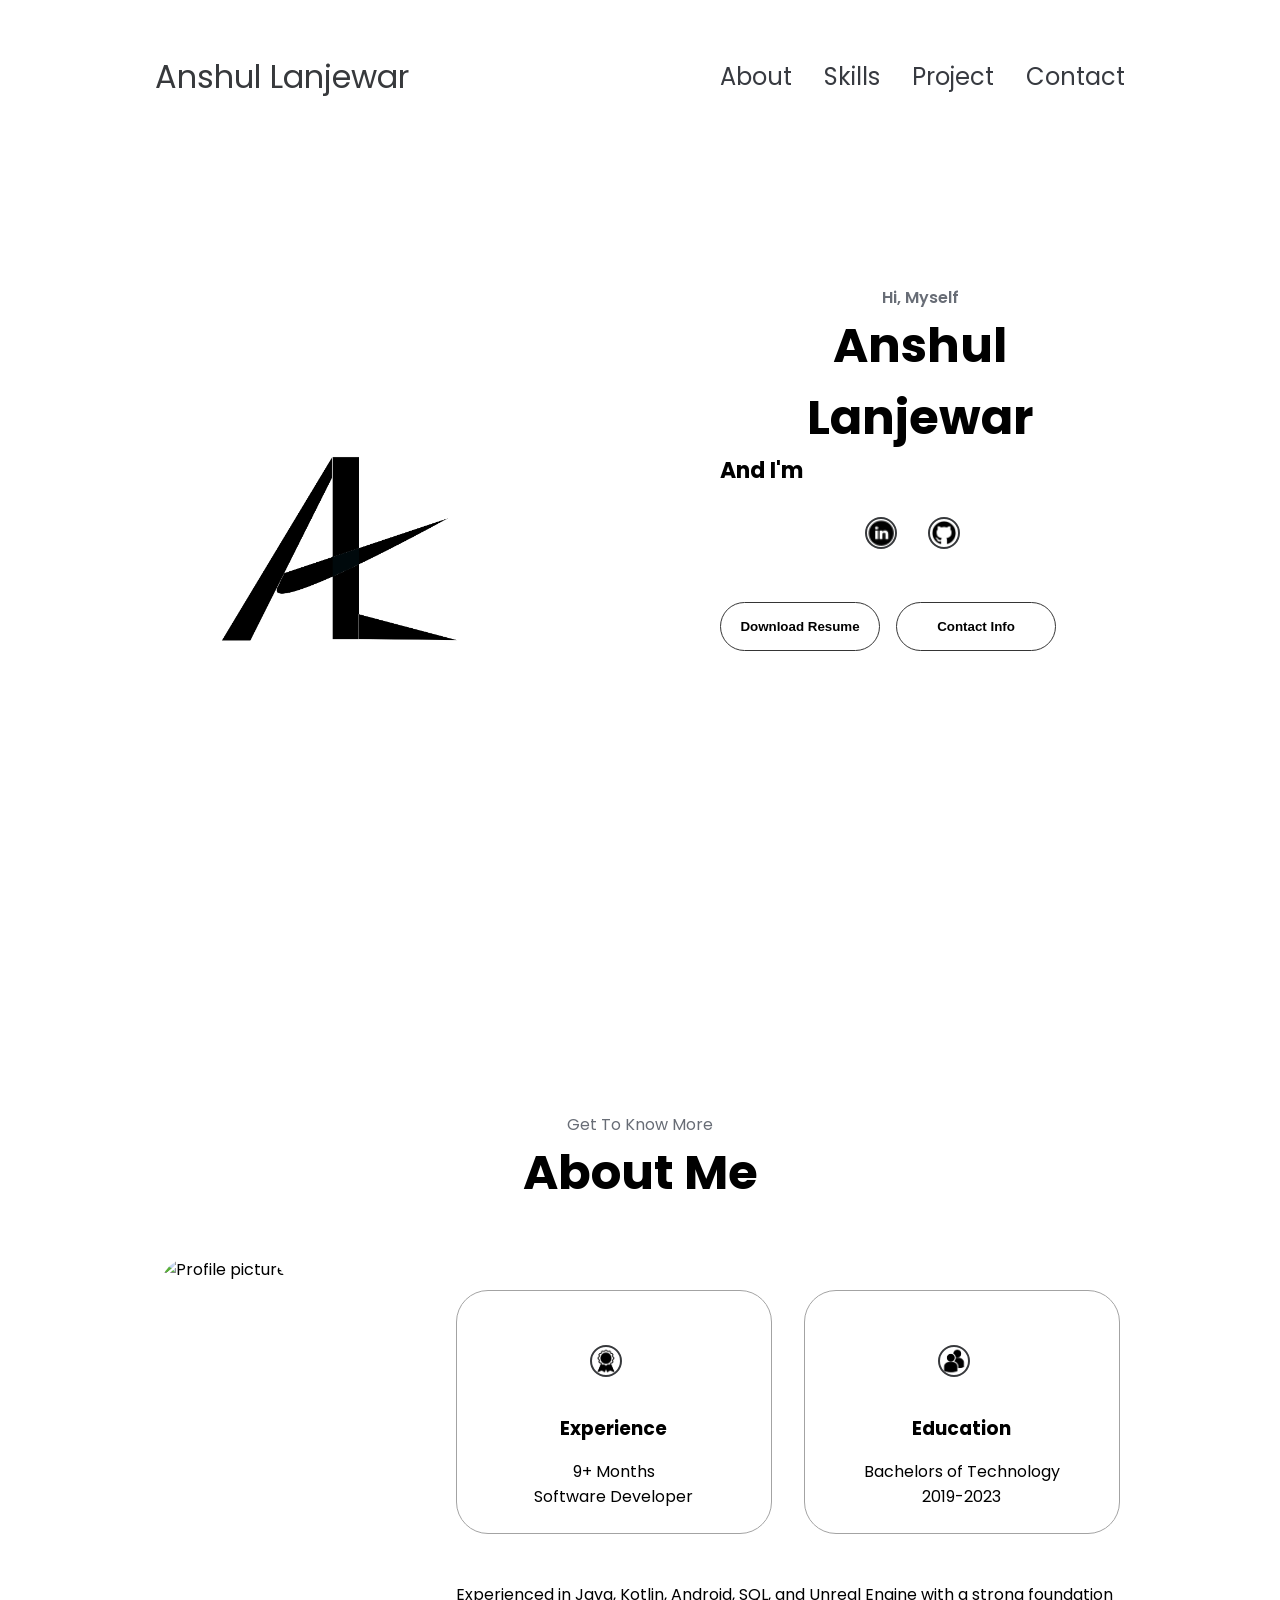
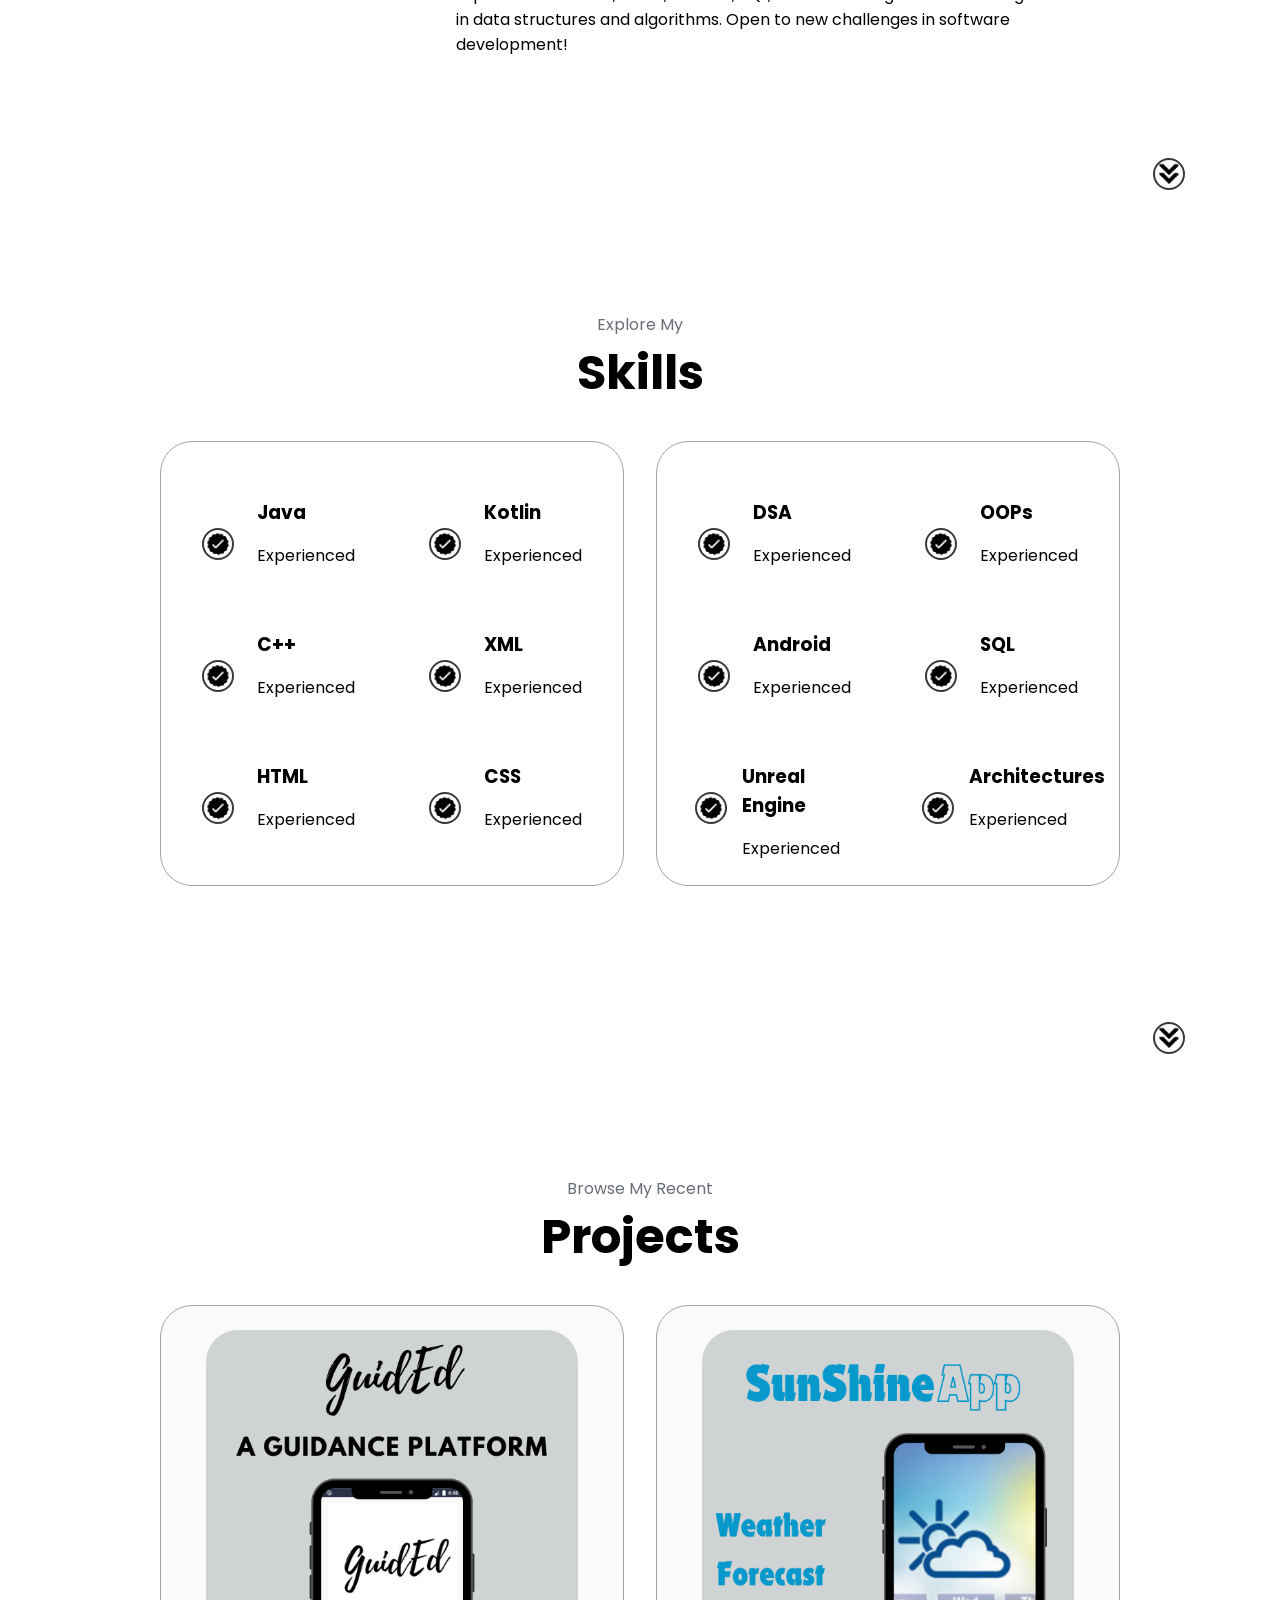
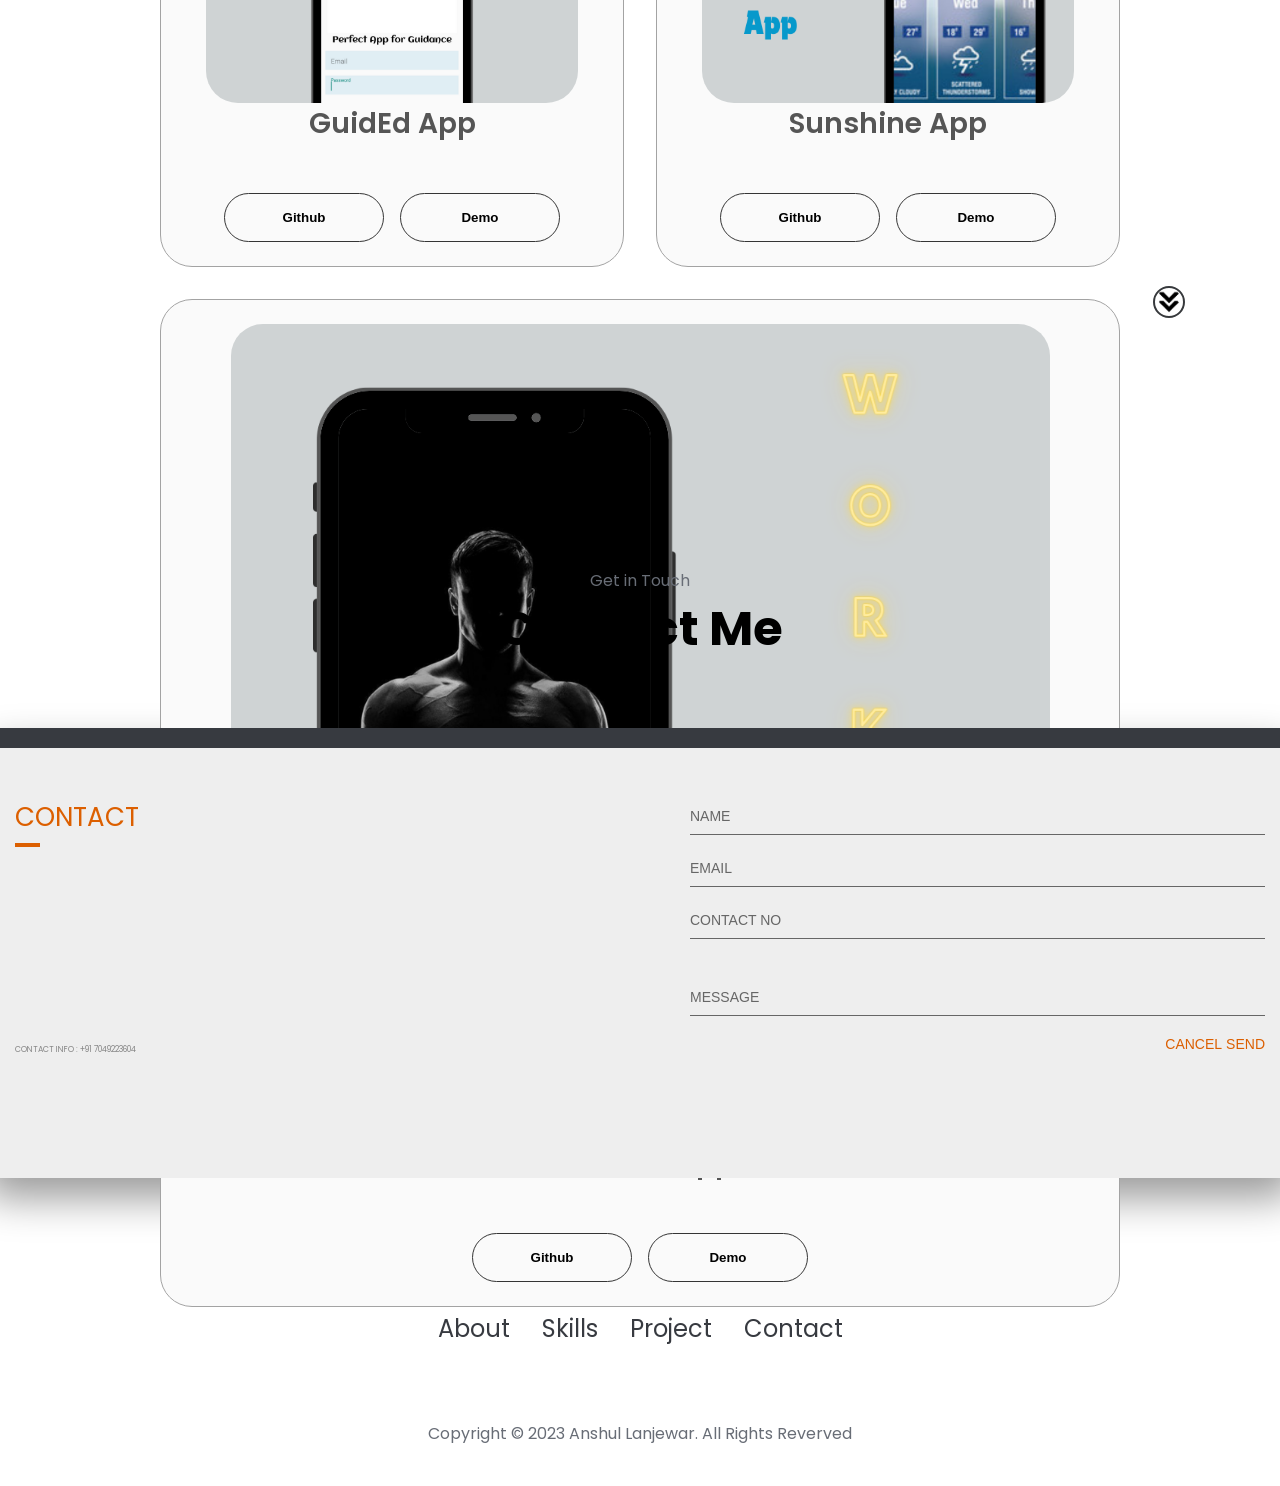
==== commit b7235ff7: "Update index.html" ====
--- a/index.html
+++ b/index.html
@@ -10,35 +10,6 @@
 
     </head>
     <body>
-        
-        <!-- <div class="containerr">
-        <div class="intro">
-            <?xml version="1.0" standalone="no"?>
-            <!DOCTYPE svg PUBLIC "-//W3C//DTD SVG 20010904//EN"
-            "http://www.w3.org/TR/2001/REC-SVG-20010904/DTD/svg10.dtd">
-            <svg version="1.0" xmlns="http://www.w3.org/2000/svg"
-            width="500.000000pt" height="500.000000pt" viewBox="0 0 1417.000000 1417.000000"
-            preserveAspectRatio="xMidYMid meet">
-
-            <g transform="translate(0.000000,1417.000000) scale(0.100000,-0.100000)"
-            fill="#000000" stroke="none">
-            <path d="M6094 10183 c-9 -10 -597 -983 -1306 -2163 -709 -1180 -1584 -2634
-            -1944 -3232 l-654 -1088 505 0 504 0 360 718 360 717 453 163 c249 89 518 184
-            598 211 279 94 524 190 907 355 123 53 225 96 228 96 3 0 5 -497 5 -1105 l0
-            -1105 683 0 c556 0 1702 -11 3505 -33 111 -1 195 1 185 5 -10 5 -760 204
-            -1668 443 -907 240 -1676 443 -1707 452 l-58 16 0 884 0 885 363 177 c589 290
-            1424 720 2187 1129 377 202 586 317 560 309 -8 -2 -709 -236 -1557 -521 -848
-            -284 -1544 -516 -1547 -516 -3 0 -6 725 -6 1610 l0 1610 -470 0 c-435 0 -471
-            -1 -486 -17z m16 -2117 c0 -1103 -3 -1396 -12 -1403 -7 -6 -386 -135 -843
-            -288 -456 -153 -836 -281 -843 -283 -15 -5 -9 8 965 1946 393 782 719 1422
-            724 1422 5 0 9 -550 9 -1394z"/>
-            </g>
-            </svg>
-        </div>
-        </div> -->
-
-        
-
 
         <nav id="desktop-nav">
             <div class="logo">Anshul Lanjewar</div>
@@ -89,7 +60,7 @@
 
                 <div class="btn-container">
                     <a href="#" style="--i:7" class="active">    
-                    <button class="btn btn-color-2" onclick="window.open('./assets/updated_Resume.pdf')">Download Resume</button></a>
+                    <button class="btn btn-color-2" onclick="window.open('./assets/updated_resume.pdf')">Download Resume</button></a>
                     <a href="#" style="--i:8" class="active">
                     <button class="btn btn-color-1" onclick="location.href='./#contact'">Contact Info</button></a>
                 </div>
@@ -177,14 +148,7 @@
                                     <h3>CSS</h3>
                                     <p>Experienced</p>
                                 </div>
-                            </article>
-                            <!-- <article>
-                                <img src="assets/checkmark.png" alt="Experience.icon" class="icon" />
-                                <div> 
-                                    <h3>Javascript</h3>
-                                    <p>Experienced</p>
-                                </div>
-                            </article> -->
+                            </article>                                
                         </div>
                     </div>
                     <div class="details-container">
@@ -255,7 +219,7 @@
                         Github
                     </button>
                     <button class="btn btn-color-2 prroject-btn" onclick="location.href='https://github.com/Anshullanjewar/Guided_App'">
-                        Live Demo
+                        Demo
                     </button>
                 </div>
             </div>
@@ -269,7 +233,7 @@
                         Github
                     </button>
                     <button class="btn btn-color-2 prroject-btn" onclick="location.href='https://github.com/Anshullanjewar/Sunshine'">
-                        Live Demo
+                        Demo
                     </button>
                 </div>
             </div>
@@ -283,20 +247,16 @@
                         Github
                     </button>
                     <button class="btn btn-color-2 prroject-btn" onclick="location.href='https://github.com/Anshullanjewar/Workout_App'">
-                        Live Demo
+                        Demo
                     </button>
                 </div>
             </div>
             </div>
             </div>
             <img src="./assets/arrow.png" alt="Arrow icon" class="icon arrow" onclick="location.href='./#contact'"/>
-
         </section>
 
 <!-- SECTION CONTACT -->
-
-    
-    
     <section id="contact">
         <form action="https://api.web3forms.com/submit" method="POST">
             <input type="hidden" name="access_key" value="b591e97d-2850-43e1-9f6e-f94bfdf51ed7">
@@ -304,7 +264,6 @@
         <p class="contact_section__text__p1">Get in Touch</p>
         <h1 class="contact_title">Contact Me</h1>
         <div class="contact-info-upper-container">
-           <!-- //------------------------------------- -->
            <div class="container_toContact">
             <div class="screen">
               <div class="screen-header">
@@ -343,7 +302,6 @@
               </div>
             </div>
           </div>
-           <!-- //------------------------------------- -->
         </div>
     </form>
     </section>
@@ -368,42 +326,3 @@
 </html>
 
 
-
-<!-- <section id="contact">
-    <p class="section__text__p1">Get in Touch</p>
-    <h1 class="title">Contact Me</h1>
-    <div class="contact-info-upper-container">
-        <div class="contact-info-container">
-            <img src="./assets/email.png" alt="Email icon" class="icon contact-icon"/>
-            <p><a href="mailto:anshullanjewar12@gmail.com">anshullanjewar12@gmail.com</a></p>
-        </div>
-
-        <div class="contact-info-container">
-            <img src="./assets/linkedin.png" alt="Linkedin icon" class="icon contact-icon"/>
-            <p><a href="https://www.linkedin.com/in/anshul-lanjewar/">LinkedIn/anshul-lanjewar</a></p>
-        </div>
-    </div>
-</section> -->
-
-<!-- 
-<?xml version="1.0" standalone="no"?>
-<!DOCTYPE svg PUBLIC "-//W3C//DTD SVG 20010904//EN"
- "http://www.w3.org/TR/2001/REC-SVG-20010904/DTD/svg10.dtd">
-<svg version="1.0" xmlns="http://www.w3.org/2000/svg"
- width="1417.000000pt" height="1417.000000pt" viewBox="0 0 1417.000000 1417.000000"
- preserveAspectRatio="xMidYMid meet">
-
-<g transform="translate(0.000000,1417.000000) scale(0.100000,-0.100000)"
-fill="#000000" stroke="none">
-<path d="M6094 10183 c-9 -10 -597 -983 -1306 -2163 -709 -1180 -1584 -2634
--1944 -3232 l-654 -1088 505 0 504 0 360 718 360 717 453 163 c249 89 518 184
-598 211 279 94 524 190 907 355 123 53 225 96 228 96 3 0 5 -497 5 -1105 l0
--1105 683 0 c556 0 1702 -11 3505 -33 111 -1 195 1 185 5 -10 5 -760 204
--1668 443 -907 240 -1676 443 -1707 452 l-58 16 0 884 0 885 363 177 c589 290
-1424 720 2187 1129 377 202 586 317 560 309 -8 -2 -709 -236 -1557 -521 -848
--284 -1544 -516 -1547 -516 -3 0 -6 725 -6 1610 l0 1610 -470 0 c-435 0 -471
--1 -486 -17z m16 -2117 c0 -1103 -3 -1396 -12 -1403 -7 -6 -386 -135 -843
--288 -456 -153 -836 -281 -843 -283 -15 -5 -9 8 965 1946 393 782 719 1422
-724 1422 5 0 9 -550 9 -1394z"/>
-</g>
-</svg> -->
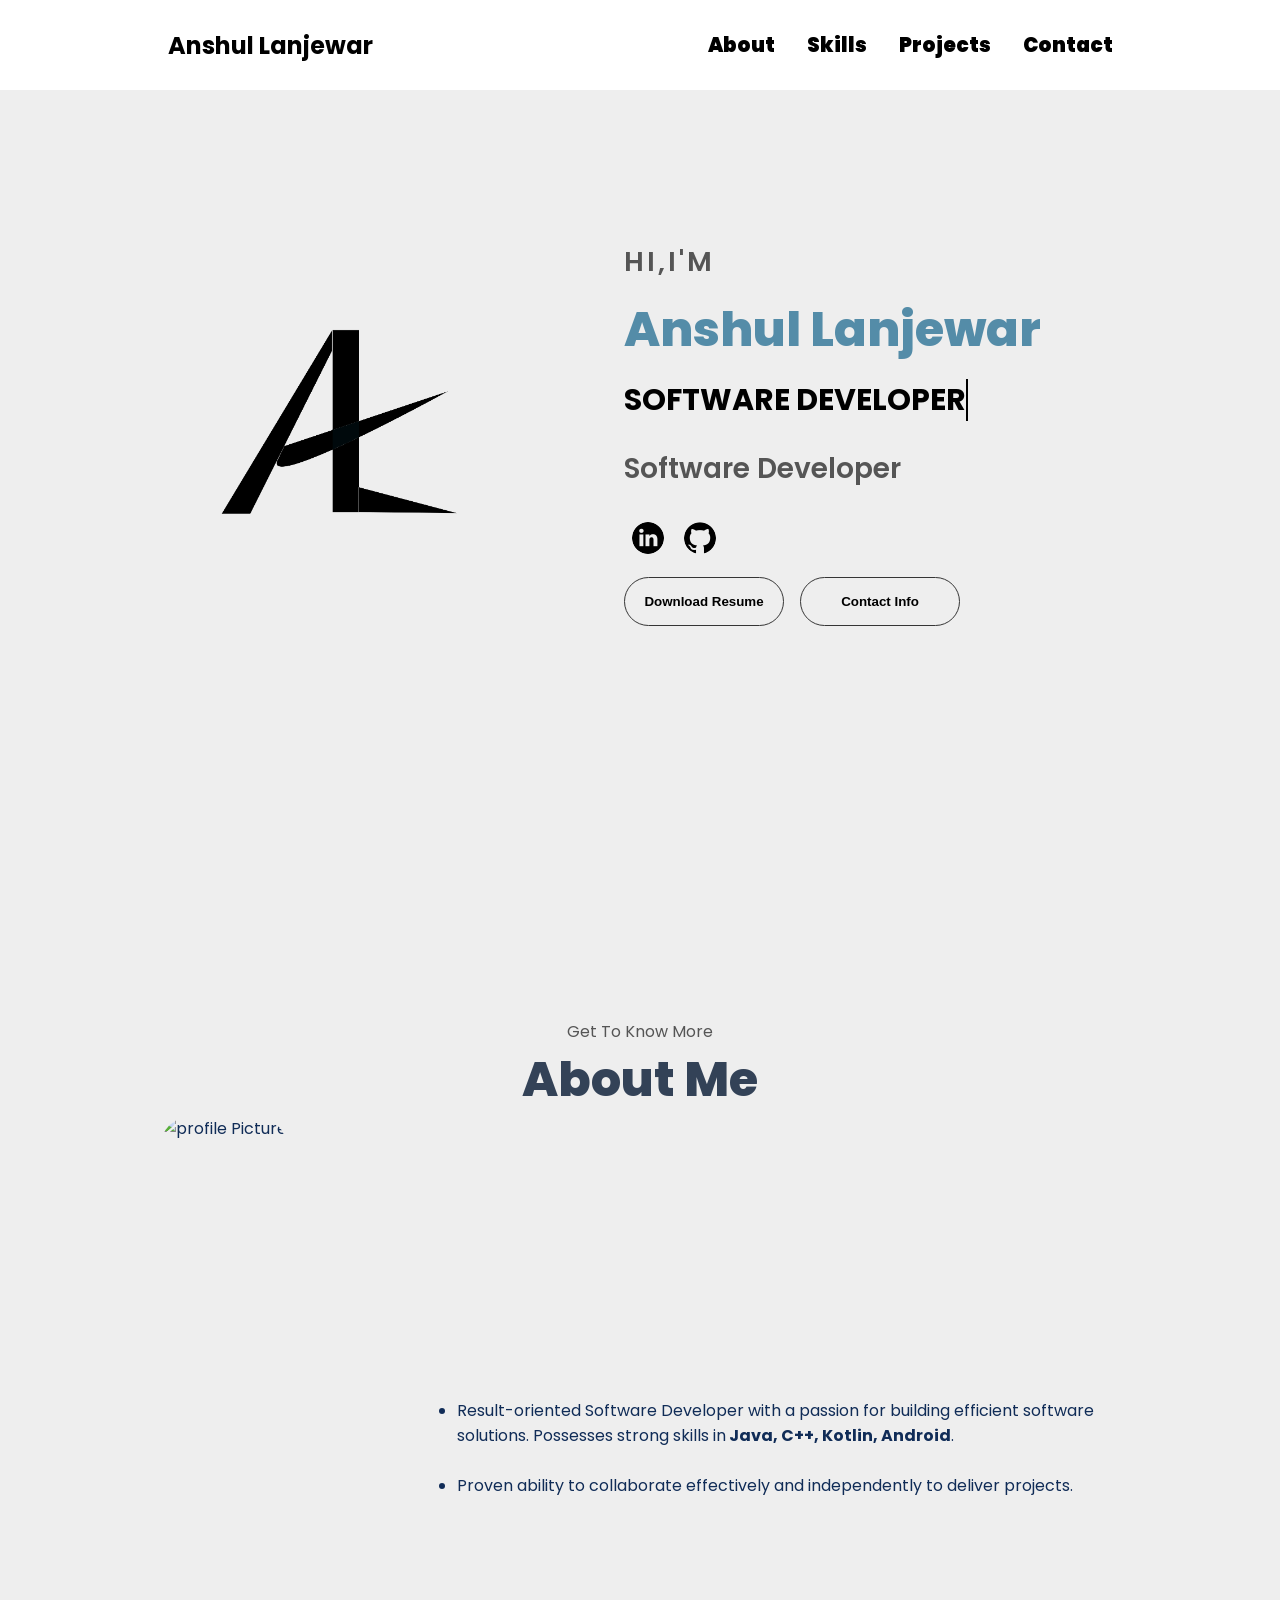
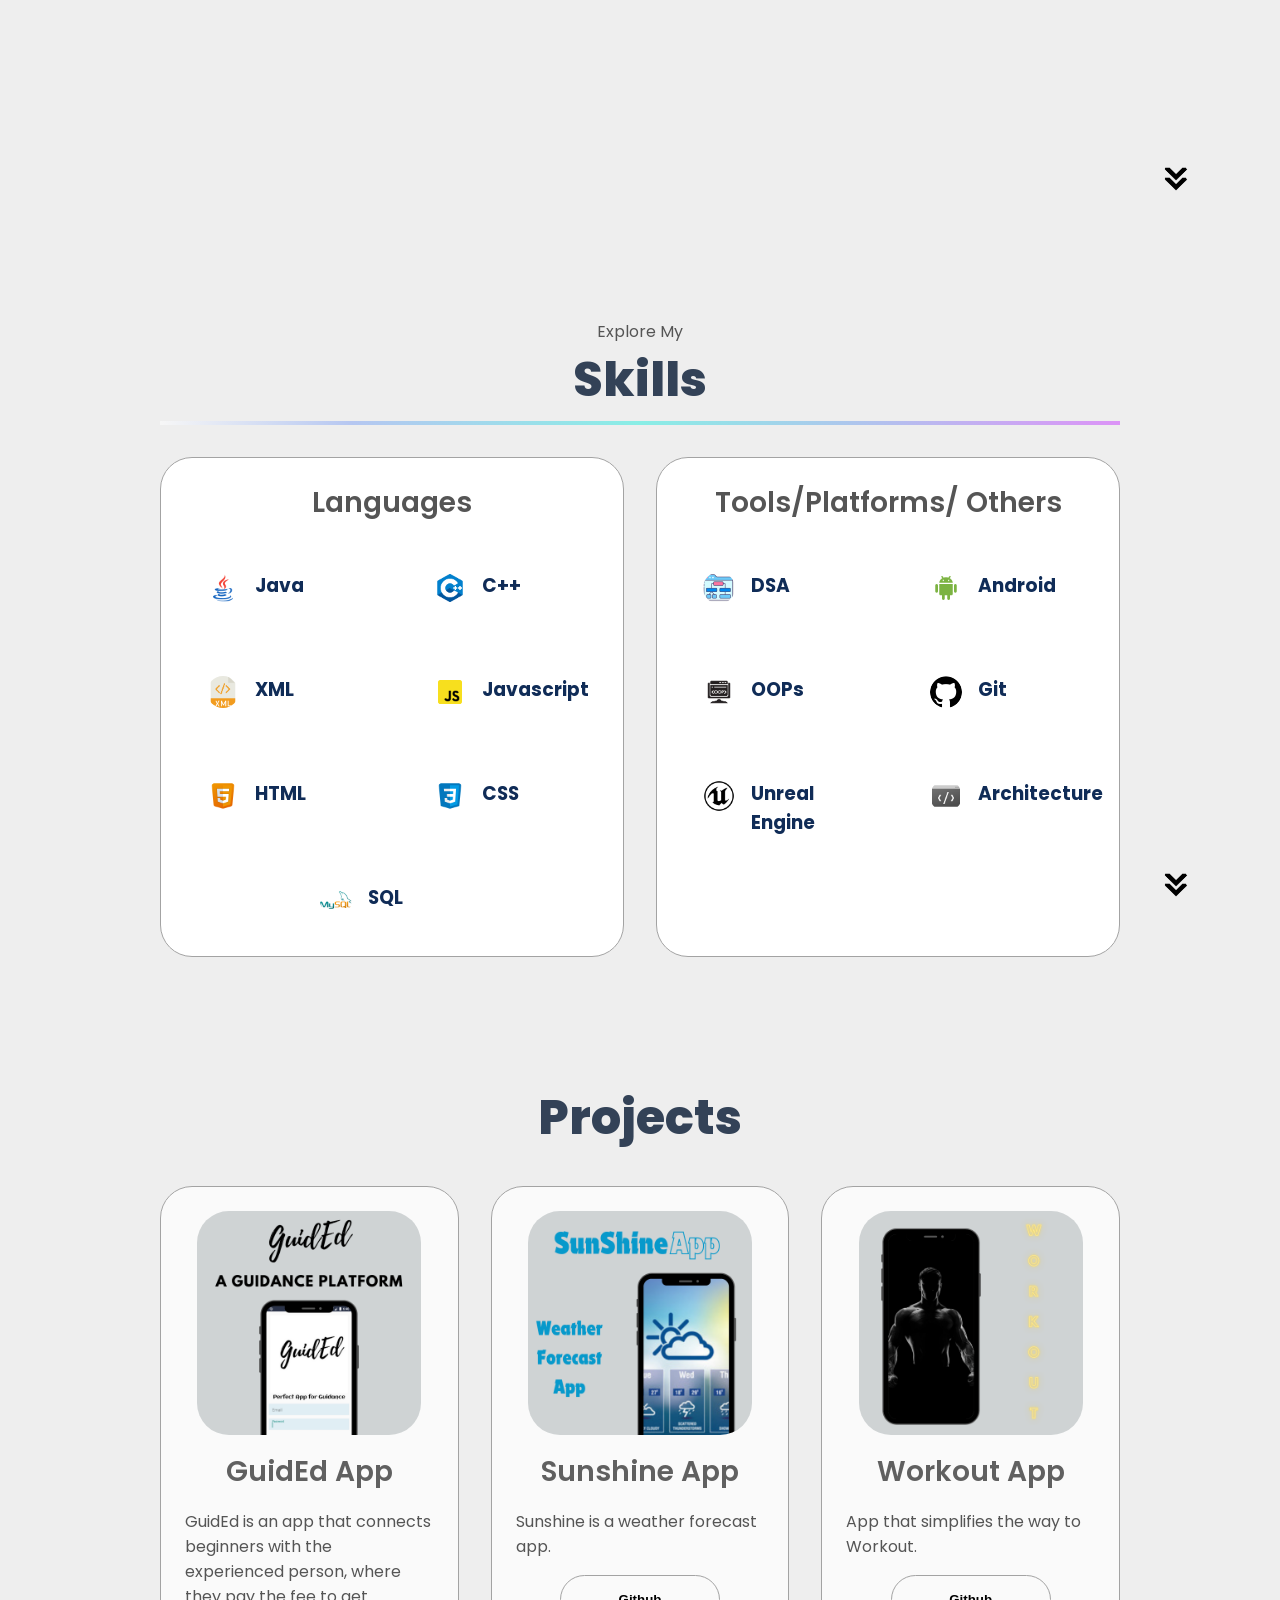
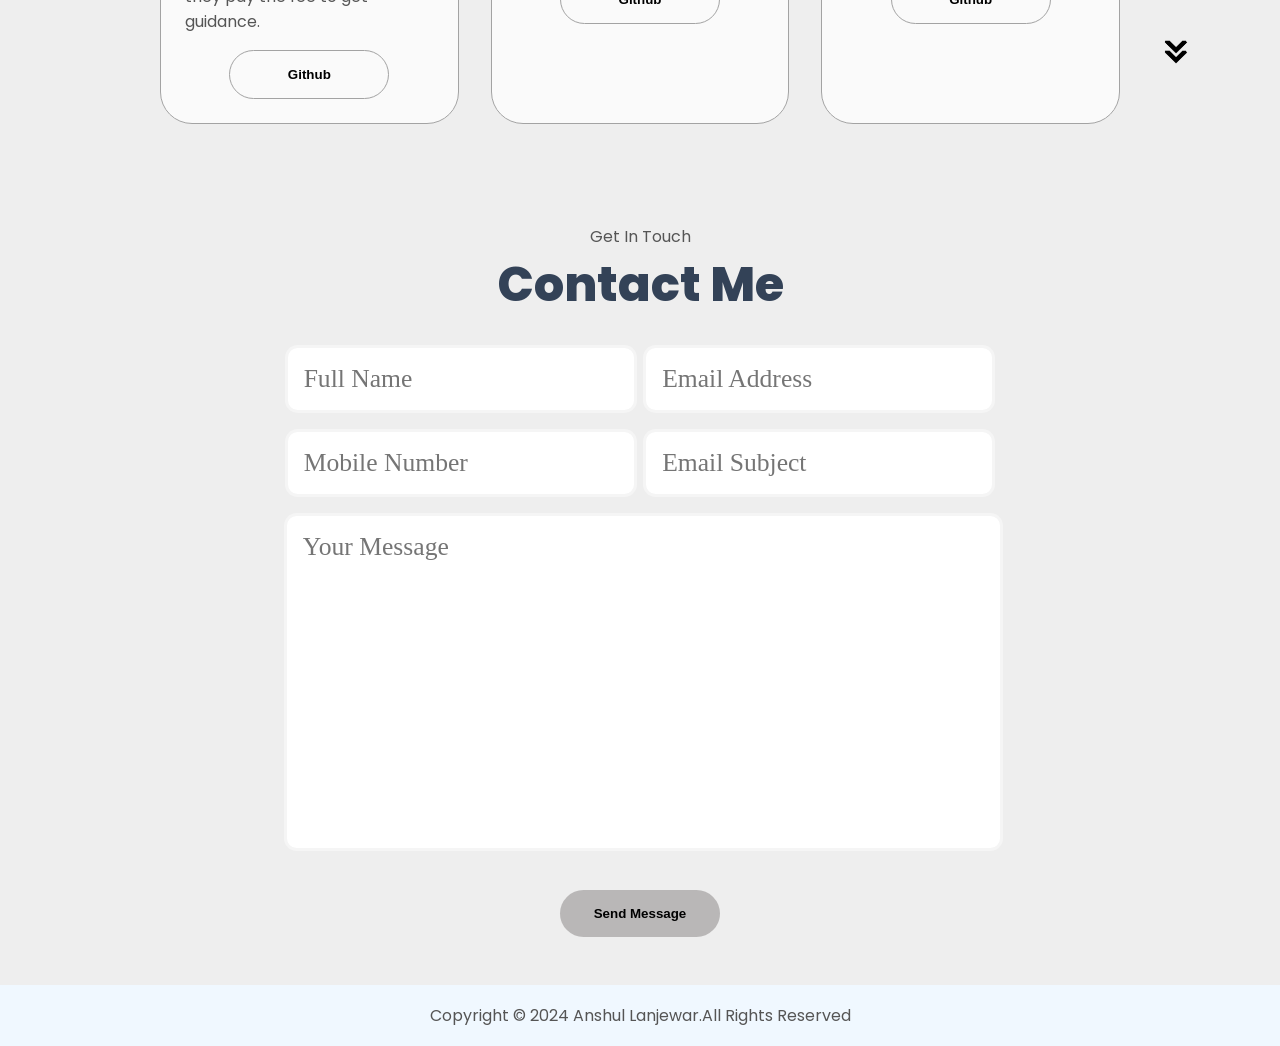
==== commit 88fc9a15: "update_2.0" ====
--- a/index.html
+++ b/index.html
@@ -3,27 +3,31 @@
     <head>
         <meta charset="UTF-8">
         <meta name="viewport" content="width=device-width, initial-scale=1.0">
-        <title>My Portfolio</title>
-        <link rel="stylesheet" href="style.css"/>
-        <link rel="stylesheet" href="mediaqueries.css" />
-        <script src="https://unpkg.com/typed.js@2.1.0/dist/typed.umd.js"></script>
-
+        <title>Anshul Lanjewar</title>
+        <link rel="stylesheet" href="https://unpkg.com/aos@next/dist/aos.css" />
+        <link rel="stylesheet" href="style.css">
+        <link rel="stylesheet" href="mediaqueries.css">
+    
     </head>
+    
     <body>
-
         <nav id="desktop-nav">
-            <div class="logo">Anshul Lanjewar</div>
+            <div class="logo" data-aos="zoom-in">
+                <a class="navbar-brand" href="index.html">Anshul Lanjewar</a>
+            </div>
             <div>
-                <ul class = "nav-links">
-                    <li><a href="#about" style="--i:1"class="active">About</a></li>
-                    <li><a href="#experience" style="--i:2"class="active">Skills</a></li>
-                    <li><a href="#projects" style="--i:3"class="active">Project</a></li>
-                    <li><a href="#contact" style="--i:4"class="active">Contact</a></li>
+                <ul class="nav-links change" data-aos="zoom-in" >
+                    <li><a href="#about">About</a></li>
+                    <li><a href="#skills">Skills</a></li>
+                    <li><a href="#projects">Projects</a></li>
+                    <li><a href="#contact">Contact</a></li>
                 </ul>
-            </div>   
+            </div>
         </nav>
         <nav id="hamburger-nav">
-            <div class ="logo">Anshul Lanjewar</div>
+            <div class="logo">
+                <a class="navbar-brand" href="index.html">Anshul Lanjewar</a>
+            </div>
             <div class="hamburger-menu">
                 <div class="hamburger-icon" onclick="toggleMenu()">
                     <span></span>
@@ -32,297 +36,404 @@
                 </div>
                 <div class="menu-links">
                     <li><a href="#about" onclick="toggleMenu()">About</a></li>
-                    <li><a href="#experience" onclick="toggleMenu()">Skills</a></li>
-                    <li><a href="#projects" onclick="toggleMenu()">Project</a></li>
+                    <li><a href="#skills" onclick="toggleMenu()">Skills</a></li>
+                    <li><a href="#projects" onclick="toggleMenu()">Projects</a></li>
                     <li><a href="#contact" onclick="toggleMenu()">Contact</a></li>
                 </div>
             </div>
         </nav>
-
-<!-- SECTION PROFILE -->
         <section id="profile">
-            <div class="section_pic-container">
-                <img src="./assets/file.png" alt="Anshul profile picture"> 
-            </div>
-            <div class="section__text">
-                <p class="section__text__p1">Hi, Myself</p>
-                <h1 class="title">Anshul Lanjewar</h1>
-                <h3> And I'm <span class="text"></h3></span>
-                
-                <div id="socials-container">
-                    <a href="#" style="--i:5" class="active">
-                    <img src="./assets/linkedindwn.png" alt="My linkedin profile" 
-                    class="icon" onclick="location.href='https://www.linkedin.com/in/anshul-lanjewar/'"></a>
-                    <a href="#" style="--i:6" class="active">
-                    <img src="./assets/github-logo-24.png" alt="My github profile"
-                    class="icon" onclick="location.href='https://github.com/Anshullanjewar'"></a>
-                </div>
-
-                <div class="btn-container">
-                    <a href="#" style="--i:7" class="active">    
-                    <button class="btn btn-color-2" onclick="window.open('./assets/updated_resume.pdf')">Download Resume</button></a>
-                    <a href="#" style="--i:8" class="active">
-                    <button class="btn btn-color-1" onclick="location.href='./#contact'">Contact Info</button></a>
-                </div>
-                
-            </div>
-        </section>
-  
-<!-- SECTION ABOUT -->
+            <div class="section-container">
+                <div class="section__pic-container">
+                    <img src="assets/AL logo.png" alt="profile Picture" class="about-pic" data-aos="zoom-in">
+                </div>
+            <div class="section__text" data-aos="zoom-in">
+                <p class="hello  section__text__p3 anim">Hi,I'm</p>
+                <h1 class="title1 name anim">Anshul Lanjewar</h1>
+                <span id="typing-animation" class="data anim"></span>
+    
+                <br>
+                <br>
+                <p class="section__text__p2 anim">Software Developer</p>
+                <div id="socials-container anim">
+                    <img src='assets/linkedin.png' alt="My linkedin Profile" class="icon anim"
+                        onclick="location.href= 'https://www.linkedin.com/in/anshul-lanjewar/'">
+                    <img src='assets/github.png' alt="My Github Profile" class="icon anim"
+                        onclick="location.href= 'https://github.com/Anshullanjewar'">
+                </div>
+                <div class="btn-container1 anim">
+                    <button class="btn btn-color-2 anim" onclick="window.open('assets/updated_resume.pdf')">Download Resume
+                    </button>
+                    <button class="btn btn-color-1 anim" onclick="location.href='./#contact'"> Contact Info
+                    </button>
+                </div>
+            </div>    
+    
+            </div>
+
+        <!-- SECTION ABOUT -->
+
+        </section>
         <section id="about">
-            <p class="about_section__text__p1">Get To Know More</p>
-            <h1 class="about_title">About Me</h1>
-            <div class="about_section-container">
-            <div class="about_section__pic-container">
-                <img src="./assets/profile_pic_l.png" alt="Profile picture" class="about-pic"/>
-            </div>
-            <div class="about-details-container">
+            <p class="section__text__p1" data-aos="zoom-in">Get To Know More</p>
+            <h1 class="title" data-aos="zoom-in">About Me</h1>
+            <div class="section-container">
+                <div class="section__pic-container">
+                    <img src="assets/profile_pic_l.png" alt="profile Picture" class="about-pic" data-aos="zoom-in">
+                </div>
+                <div class="about-details-container">
+                    <div class="about-containers">
+                        <div class="details-container" data-aos="flip-up">
+                            <img src="assets/experience.png" alt="Experience Icon" class="icon">
+                            <h3>Experience</h3>
+                            <p>1+ Years <br />Software Developer</p>
+                        </div>
+                        <div class="details-container" data-aos="flip-up">
+                            <img src="assets/education.png" alt="Education Icon" class="icon">
+                            <h3>Education</h3>
+                            <p>Bachelors of Technology <br>2019-2023</p>
+                        </div>
+                    </div>
+                    <div class="text-container" data-aos="zoom-in">
+                        <p> <ul><li>Result-oriented Software Developer with a passion for building efficient software solutions. Possesses strong skills in<b>
+                            Java, C++, Kotlin, Android</b>.
+                        </li>
+                         <br>
+                         <li>Proven ability to collaborate effectively and independently to deliver projects.
+                        </li>
+                        </ul>
+                        </p>
+                    </div>
+                </div>
+            </div>
+            <img src="assets/arrow.png" alt="Arrow Icon" class="icon arrow" onclick="location.href='./#skills'">
+       
+        <!-- SECTION EXPERIENCE -->
+        </section>
+        <section id="skills" >
+            <p class="section__text__p1" data-aos="zoom-in">Explore My</p>
+            <h1 class="title" data-aos="zoom-in">Skills</h1>
+            <div class="underline"></div>
+            <div class="experience-details-containers">
                 <div class="about-containers">
-                    <div class="about__details-container">
-                        <img src="./assets/experience.png" alt="Experience icon" class="icon"/>
-                        <h3>Experience</h3>
-                        <p>9+ Months <br>Software Developer</p>
-                    </div>
-                    <div class="about__details-container">
-                        <img src="./assets/education.png" alt="Education icon" class="icon"/>
-                        <h3>Education</h3>
-                        <p>Bachelors of Technology <br>2019-2023</p>
-                    </div>
-                </div>
-                <div class="text-container">
-                    <p>
-                        Experienced in Java, Kotlin, Android, SQL, and Unreal Engine with a strong foundation in data structures and algorithms. Open to new challenges in software development!                    </p>
-                </div>
-            </div>
-        </div>
-        <img src="./assets/arrow.png" alt="Arrow icon" class="icon arrow" onclick="location.href='./#experience'"/>
-        </section>
-
-<!-- SECTION EXPERIENCE -->
-        <section id="experience">
-            <p class="experience_section__text__p1">Explore My</p>
-            <h1 class="experience_title">Skills</h1>
-            <div class="experience-details-container">
-                <div class="experience-containers">
-                    <div class="details-container">
-                        <h2 class="experience-sub-title"Software Developer></h2>
+                    <div class="details-container" data-aos="zoom-in">
+                        <h2 class="experience-sub-title">Languages</h2>
                         <div class="article-container">
                             <article>
-                                <img src="assets/checkmark.png" alt="Experience.icon" class="icon" />
-                                <div> 
+                                <img src="assets\java.png" alt="Experience Icon" class="icon">
+                                <div class="side">
                                     <h3>Java</h3>
-                                    <p>Experienced</p>
-                                </div>
-                            </article>
-                            <article>
-                                <img src="assets/checkmark.png" alt="Experience.icon" class="icon" />
-                                <div> 
-                                    <h3>Kotlin</h3>
-                                    <p>Experienced</p>
-                                </div>
-                            </article>
-                            <article>
-                                <img src="assets/checkmark.png" alt="Experience.icon" class="icon" />
-                                <div> 
-                                    <h3>C++</h3>
-                                    <p>Experienced</p>
-                                </div>
-                            </article>
-                            <article>
-                                <img src="assets/checkmark.png" alt="Experience.icon" class="icon" />
-                                <div> 
-                                    <h3>XML</h3>
-                                    <p>Experienced</p>
-                                </div>
-                            </article>
-                            <article>
-                                <img src="assets/checkmark.png" alt="Experience.icon" class="icon" />
-                                <div> 
-                                    <h3>HTML</h3>
-                                    <p>Experienced</p>
-                                </div>
-                            </article>
-                            <article>
-                                <img src="assets/checkmark.png" alt="Experience.icon" class="icon" />
-                                <div> 
-                                    <h3>CSS</h3>
-                                    <p>Experienced</p>
-                                </div>
-                            </article>                                
-                        </div>
-                    </div>
-                    <div class="details-container">
-                        <h2 class="experience-sub-title"Software Developer></h2>
+                                    
+                                </div>
+                            </article>
+                            <article>
+                                <img src="assets/c++.png" alt="Experience Icon" class="icon">
+                                <div>
+                                    <h3 class="side">C++</h3>
+                                
+                                </div>
+                            </article>
+                            <article>
+                                <img src="assets/xml.png" alt="Experience Icon" class="icon">
+                                <div>
+                                    <h3 class="side">XML</h3>
+                                    
+                                </div>
+                            </article>
+                            <article>
+                                <img src="assets/javascript.png" alt="Experience Icon" class="icon">
+                                <div>
+                                    <h3 class="side">Javascript</h3>
+                                    
+                                </div>
+                            </article>
+                            <article>
+                                <img src="assets/html.png" alt="Experience Icon" class="icon">
+                                <div>
+                                    <h3 class="side">HTML</h3>
+                                    
+                                </div>
+                            </article>
+                            <article>
+                                <img src="assets/css.png" alt="Experience Icon" class="icon">
+                                <div>
+                                    <h3 class="side">CSS</h3>
+                                    
+                                </div>
+                            </article>
+                            <article>
+                                <img src="assets/mysql.png" alt="Experience Icon" class="icon">
+                                <div>
+                                    <h3 class="side">SQL</h3>
+                                    
+                                </div>
+                            </article>
+                            
+                        </div>
+                    </div>
+                    <div class="details-container" data-aos="zoom-in">
+                        <h2 class="experience-sub-title">Tools/Platforms/ Others</h2>
                         <div class="article-container">
-                            <article>
-                                <img src="assets/checkmark.png" alt="Experience.icon" class="icon" />
-                                <div> 
-                                    <h3>DSA</h3>
-                                    <p>Experienced</p>
-                                </div>
-                            </article>
-                            <article>
-                                <img src="assets/checkmark.png" alt="Experience.icon" class="icon" />
-                                <div> 
-                                    <h3>OOPs</h3>
-                                    <p>Experienced</p>
-                                </div>
-                            </article>
-                            <article>
-                                <img src="assets/checkmark.png" alt="Experience.icon" class="icon" />
-                                <div> 
-                                    <h3>Android</h3>
-                                    <p>Experienced</p>
-                                </div>
-                            </article>
-                            <article>
-                                <img src="assets/checkmark.png" alt="Experience.icon" class="icon" />
-                                <div> 
-                                    <h3>SQL</h3>
-                                    <p>Experienced</p>
-                                </div>
-                            </article>
-                            <article>
-                                <img src="assets/checkmark.png" alt="Experience.icon" class="icon" />
-                                <div> 
-                                    <h3>Unreal Engine</h3>
-                                    <p>Experienced</p>
-                                </div>
-                            </article>
-                            <article>
-                                <img src="assets/checkmark.png" alt="Experience.icon" class="icon" />
-                                <div> 
-                                    <h3>Architectures</h3>
-                                    <p>Experienced</p>
-                                </div>
-                            </article>
-                        </div>
-                    </div>
-                </div>
-            </div>
-            <img src="./assets/arrow.png" alt="Arrow icon" class="icon arrow" onclick="location.href='./#projects'"/>
-        </section>
-
-<!-- SECTION PROJECTS -->
+            
+                            <article>
+                                <img src="assets/algorithm.png" alt="Experience Icon" class="icon">
+                                <div>
+                                    <h3 class="side">DSA</h3>
+                                    
+                                </div>
+                            </article>
+                            <article>
+                                <img src="assets/android.png" alt="Experience Icon" class="icon">
+                                <div>
+                                    <h3 class="side">Android</h3>
+                                    
+                                </div>
+                            </article>
+                            <article>
+                                <img src="assets/oops.png" alt="Experience Icon" class="icon">
+                                <div>
+                                    <h3 class="side">OOPs</h3>
+                                    
+                                </div>
+                            </article>
+                            <article>
+                                <img src="assets/github.png" alt="Experience Icon" class="icon">
+                                <div>
+                                    <h3 class="side">Git</h3>
+                                
+                                </div>
+                            </article>
+                            <article>
+                                <img src="assets/unreal engine.png" alt="Experience Icon" class="icon">
+                                <div>
+                                    <h3 class="side">Unreal Engine</h3>
+                                
+                                </div>
+                            </article>
+                            <article>
+                                <img src="assets/architecture.png" alt="Experience Icon" class="icon">
+                                <div>
+                                    <h3 class="side">Architecture</h3>
+                                
+                                </div>
+                            </article>
+                        </div>
+                    </div>
+                </div>
+            </div>
+            <img src="assets/arrow.png" alt="Arrow Icon" class="icon arrow" onclick="location.href='./#experience'">
+        </section>
+    
+    
+        <!-- <section id="experience">
+            <p class="section__text__p1" data-aos="zoom-in">Explore My</p>
+            <h1 class="title" data-aos="zoom-in">Experiences</h1>
+           
+            <div class="row exp">
+                <div class="column" data-aos="flip-up">
+            <div class="card zoom-effect" >
+                <div class="container" data-aos="zoom-in">
+                    <h2 class="designation">Programmer Analyst</h2>
+                    <p class="mt-4 company">At Cognizant
+                        <ul>
+                      <li class="explain">Currently working as a Data Engineer,working on <b>Databricks,Azure,
+                        Hive,Hadoop.</b></li>
+                        <li>Created Dashboards on <b>PowerBI</b> for getting the insights from company data.</li>
+                       </ul></p>
+                </div>
+              </div>
+              </div>
+              <div class="column" data-aos="flip-up">
+              <div class="card zoom-effect">
+                <div class="container" data-aos="zoom-in">
+                    <h2 class="designation">Data Analyst Intern</h2>
+                    <p class="mt-4 company">At Cognizant
+                        <ul>
+                      <li class="explain">Worked on real life projects and learned new concepts and technologies.</li>
+                        <li>Enhanced my skills in Data Analysis and Data Visualization using <b>Tableau</b>.
+                         
+                        </li>
+                       </ul></p>
+                </div>
+              </div>
+              </div>
+              </div>
+            
+              <img src="assets/arrow.png" alt="Arrow Icon" class="icon arrow" onclick="location.href='./#projects'">
+    
+        </section>
+     -->
+    
         <section id="projects">
-            <p class="project_section__text__p1">Browse My Recent</p>
-            <h1 class="project_title">Projects</h1>
-            <div class="experience-details-container">
+            <p class="section__text__p1" data-aos="zoom-in">Browse My Recent</p>
+            <h1 class="title" data-aos="zoom-in">Projects</h1>
+            <div class="experience-details-containers">
                 <div class="about-containers">
-                <div class="details-container color-container">
-                    <div class="article-container">
-                    <img src="./assets/1.png" alt="Project 1" class="project-img"/>   
-                </div>
-                <h2 class="experience-sub-title project-title">GuidEd App</h2>
-                <div class="btn-container">
-                    <button class="btn btn-color-2 prroject-btn" onclick="location.href='https://github.com/Anshullanjewar/Guided_App'">
-                        Github
-                    </button>
-                    <button class="btn btn-color-2 prroject-btn" onclick="location.href='https://github.com/Anshullanjewar/Guided_App'">
-                        Demo
-                    </button>
-                </div>
-            </div>
-            <div class="details-container color-container">
-                <div class="article-container">
-                    <img src="./assets/2.png" alt="Project 2" class="project-img"/>   
-                </div>
-                <h2 class="experience-sub-title project-title">Sunshine App</h2>
-                <div class="btn-container">
-                    <button class="btn btn-color-2 prroject-btn" onclick="location.href='https://github.com/Anshullanjewar/Sunshine'">
-                        Github
-                    </button>
-                    <button class="btn btn-color-2 prroject-btn" onclick="location.href='https://github.com/Anshullanjewar/Sunshine'">
-                        Demo
-                    </button>
-                </div>
-            </div>
-            <div class="details-container color-container">
-                <div class="article-container">
-                    <img src="./assets/3.png" alt="Project 3" class="project-img"/>   
-                </div>
-                <h2 class="experience-sub-title project-title">Workout App</h2>
-                <div class="btn-container">
-                    <button class="btn btn-color-2 prroject-btn" onclick="location.href='https://github.com/Anshullanjewar/Workout_App'">
-                        Github
-                    </button>
-                    <button class="btn btn-color-2 prroject-btn" onclick="location.href='https://github.com/Anshullanjewar/Workout_App'">
-                        Demo
-                    </button>
-                </div>
-            </div>
-            </div>
-            </div>
-            <img src="./assets/arrow.png" alt="Arrow icon" class="icon arrow" onclick="location.href='./#contact'"/>
-        </section>
-
-<!-- SECTION CONTACT -->
-    <section id="contact">
-        <form action="https://api.web3forms.com/submit" method="POST">
-            <input type="hidden" name="access_key" value="b591e97d-2850-43e1-9f6e-f94bfdf51ed7">
-
-        <p class="contact_section__text__p1">Get in Touch</p>
-        <h1 class="contact_title">Contact Me</h1>
-        <div class="contact-info-upper-container">
-           <div class="container_toContact">
-            <div class="screen">
-              <div class="screen-header">
-                <div class="screen-header-left">                  
-                </div>
-              </div>
-              <div class="screen-body">
-                <div class="screen-body-item left">
-                  <div class="app-title">
-                    <span>CONTACT</span>
-                  </div>
-                  <div class="app-contact">CONTACT INFO : +91 7049223604</div>
-                </div>
-                <div class="screen-body-item">
-                  <div class="app-form">
-                    <div class="app-form-group">
-                      <input class="app-form-control" placeholder="NAME" type="text" name="name" required>
-                    </div>
-                    <div class="app-form-group">
-                      <input class="app-form-control" placeholder="EMAIL" type="email" name="email" required>
-                    </div>
-                    <div class="app-form-group">
-                      <input class="app-form-control" placeholder="CONTACT NO">
-                    </div>
-                    <div class="app-form-group message">
-                      <input class="app-form-control" placeholder="MESSAGE" name="message" required>
-                    </div>
-                    <input type="hidden" name="redirect" value="https://www.linkedin.com/in/anshul-lanjewar/">
-                    <input type="checkbox" name="botcheck" class="hidden" style="display: none;">
-                    <div class="app-form-group buttons">
-                      <button class="app-form-button">CANCEL </button>
-                      <button class="app-form-button" type="submit">SEND</button>
-                    </div>
-                  </div>
-                </div>
-              </div>
-            </div>
-          </div>
-        </div>
-    </form>
-    </section>
-
-
+                    <div class="details-container color-container" data-aos="zoom-in">
+                        <div class="article-container zoom-effect">
+                            <img src="assets/1.png" alt="Project-1" class="project-img">
+                        </div>
+                        <h2 class="experience-sub-title project-title">GuidEd App</h2>
+                        <p class="experience-description">GuidEd is an app that connects beginners with the experienced person, where they pay the fee to get guidance.
+                        </p>
+                        <div class="btn-container">
+                            <button class="btn btn-color-2 project-btn " onclick="location.href='https://github.com/Anshullanjewar/Guided_App'">
+                                Github
+                            </button>
+                            
+                        </div>
+                    </div>
+                    <div class="details-container color-container" data-aos="zoom-in">
+                        <div class="article-container zoom-effect">
+                            <img src="assets/2.png" alt="Project-2" class="project-img">
+                        </div>
+                        <h2 class="experience-sub-title project-title">Sunshine App</h2>
+                        <p class="experience-description"> Sunshine is a weather forecast app.
+                        </p>
+                        <div class="btn-container">
+                            <button class="btn btn-color-2 project-btn" onclick="location.href='https://github.com/Anshullanjewar/Sunshine'">
+                                Github
+                            </button>
+                        </div>
+                    </div>
+                    <div class="details-container color-container" data-aos="zoom-in">
+                        <div class="article-container zoom-effect">
+                            <img src="assets/3.png" alt="Project-1" class="project-img">
+                        </div>
+                        <h2 class="experience-sub-title project-title">Workout App</h2>
+                        <p class="experience-description">App that simplifies the way to Workout.</p>
+                        <div class="btn-container">
+                            <button class="btn btn-color-2 project-btn" onclick="location.href='https://github.com/Anshullanjewar/Workout_App'">
+                                Github
+                            </button>
+                        </div>
+                    </div>
+    
+    
+                </div>
+            </div>
+               <!-- <div class="experience-details-containers">
+                <div class="about-containers">
+                    <div class="details-container color-container" data-aos="zoom-in">
+                        <div class="article-container zoom-effect">
+                            <img src="assets/4.png" alt="Project-1" class="project-img">
+                        </div>
+                        <h2 class="experience-sub-title project-title">Pizza Hut Sales Analysis</h2>
+                        <p class="experience-description">Analysed the dataset of Pizzahut sales details using the SQL queries and found out some useful insights.
+                        </p>
+                        <div class="btn-container">
+                            <button class="btn btn-color-2 project-btn" onclick="location.href='https://github.com/Stuti2504/SQL-Project'">
+                                Github
+                            </button>
+                        </div>
+                    </div>
+                    <div class="details-container color-container" data-aos="zoom-in">
+                        <div class="article-container zoom-effect">
+                            <img src="assets/5.png" alt="Project-2" class="project-img">
+                        </div>
+                        <h2 class="experience-sub-title project-title">Credit Card Complaint Analysis</h2>
+                        <p class="experience-description">Performed end-to-end  analysis to find out the reasons for decline in Credit Card usage,
+                            created a dashboard in Tableau to get the proper insights using the visualizations.
+                        </p>
+                        <div class="btn-container">
+                            <button class="btn btn-color-2 project-btn " onclick="location.href='https://github.com/Stuti2504/Credit-Card-Complaints-Analysis-Tableau'">
+                                Github
+                            </button>
+                        </div>
+                    </div>
+                    <div class="details-container color-container" data-aos="zoom-in">
+                        <div class="article-container zoom-effect"> 
+                            <img src="assets/6.png" alt="Project-1" class="project-img">
+                        </div>
+                        <h2 class="experience-sub-title project-title">Bike Sales Analysis Dashboard</h2>
+                        <p class="experience-description">Designed a dashboard in Excel to find out the trends going around the bike sales using the data given.
+                        </p>
+                        <div class="btn-container">
+                            <button class="btn btn-color-2 project-btn" onclick="location.href='https://github.com/Stuti2504/Excel-Projects'">
+                                Github
+                            </button>
+                        </div>
+                    </div>
+    
+    
+                </div>
+            </div> -->
+            <img src="assets/arrow.png" alt="Arrow icon" class="icon arrow" onclick="location.href='./#contact'">
+        </section>
+    
+    
+        <!-- <section class="certificates" id="certificates">
+                <h2 class="title" data-aos="zoom-in">Certifications</h2>
+                <div class="serv-content">
+                        <div class="box" data-aos="zoom-in">
+                             <img src="assets/e4fbe246-492d-44f8-a319-5afe8c34d2c1.png" alt="Databricks Certification" class="certi-pic">
+                             <h3>Databricks certified Associate Data Engineer</h3>
+                      </div>
+                        <div class="box" data-aos="zoom-in">
+                            <img src="assets/udemy power bi.jpg" alt="Power BI Certificate" class="certi-pic">
+                            <h3>Microsoft Power BI Certification </h3>
+                            
+                        </div>
+                        <div class="box" data-aos="zoom-in">
+                            <img src="assets/SQl.jpg" alt="SQL Certificate" class="certi-pic">
+                            <h3>SQL Certification</h3>
+            
+                        </div>
+                        <div class="box" data-aos="zoom-in">
+                            <img src="assets/data modeling.jpg" alt="Data Modeling  Certificate" class="certi-pic">
+                            <h3>Data Modeling Certification</h3>
+                        </div>
+                        <div class="box" data-aos="zoom-in">
+                            <img src="assets/database design.jpg" alt="Database Design  Certificate" class="certi-pic">
+                            <h3>Database Design Certification</h3>
+                        </div> 
+                    </div>
+                   
+                </div>
+            </section>
+        </section> -->
+    
+
+        <!-- SECTION CONTACT -->
+        <section class="contact" id="contact">
+            <p class="section__text__p1" data-aos="zoom-in">Get In Touch</p>
+            <h1 class="title" data-aos="zoom-in">Contact Me</h1>
+    
+            <form action="https://api.web3forms.com/submit" method="POST">
+                <input type="hidden" name="access_key" value="b591e97d-2850-43e1-9f6e-f94bfdf51ed7">
+
+                <div class="input-box" data-aos="zoom-in">
+                    
+                    <input type="text" name="name" placeholder="Full Name" >
+                    <input type="email" name="email" placeholder="Email Address" >
+                </div>
+                <div class="input-box" data-aos="zoom-in">
+                    <input type="number" name="number" placeholder="Mobile Number" >
+                    <input type="text" name="email subject" placeholder="Email Subject" >
+                 </div>
+                 <textarea name="message" id="" cols="30" rows="10" placeholder="Your Message" data-aos="zoom-in"></textarea>
+                 <input type="submit" value="Send Message" class="btn" data-aos="zoom-in">
+    
+             </form>
+                    
+        
+        </section>
+       
         <footer>
-            <nav>
-                <div class="nav-links-container">
-                    <ul class = "nav-links">
-                        <li><a href="#about">About</a></li>
-                        <li><a href="#experience">Skills</a></li>
-                        <li><a href="#projects">Project</a></li>
-                        <li><a href="#contact">Contact</a></li>
-                    </ul>
-                </div>    
-            </nav>
-            <p>Copyright &#169 2023 Anshul Lanjewar. All Rights Reverved</p>
+            
+            <p>Copyright &#169; 2024 Anshul Lanjewar.All Rights Reserved</p>
         </footer>
-
+    
         <script src="script.js"></script>
+        <script src="https://unpkg.com/aos@next/dist/aos.js"></script>
+        <script>
+        AOS.init({
+            offset: 300,
+            duration: 1200,
+        });
+        </script>
     </body>
 </html>
 
 
+
--- a/style.css
+++ b/style.css
@@ -1,1002 +1,819 @@
-@import url('https://fonts.googleapis.com/css2?family=Poppins:wght@300;400;500;600&display=swap');
-
-
+/* General Styling */
+
+/*@import url('https://fonts.googleapis.com/css2?family=Montserrat:wght@400;800;900&family=Playfair+Display:wght@700&family=Poppins:ital,wght@0,100;0,200;0,300;0,400;0,500;0,600;0,700;0,800;0,900;1,100;1,200;1,300;1,400;1,500;1,600;1,700;1,800;1,900&family=Ubuntu:wght@400;700&display=swap');*/
+@import url("https://fonts.googleapis.com/css2?family=Poppins:wght@300;400;500;600&display=swap");
 *{
-    margin: 0;
-    padding: 0;
-    box-sizing: border-box;
-    /* background-color: rgb(238, 238, 238); */
-}
-
-body{
-    font-family: "Poppins", sans-serif ;
-}
-
-html{
-    scroll-behavior: smooth;
-}
-
-/* .containerr{
-    height: 96vh;
-    position: relative;
-    display: flex;
-    margin: auto 0;  
-    justify-content: center;
-    align-items: center;
-}
-
-.containerr .intro {
-    height: 500px;
-    width:500px;
-    align-items: center;
-
-}
-.containerr .intro path {
-    fill: transparent;
-    stroke: 10;
-    stroke: black;
-}
-.containerr .intro path {
-    stroke-dasharray: 2500;
-    stroke-dashoffset: 2500;
-}
-
-.containerr .intro:hover path {
-    animation: animate-intro 2s linear forwards;
-}
-
-@keyframes animate-intro {
-    0%{
-        stroke-dashoffset: 0;
-    }
-    40%{
-        stroke-dashoffset: 1560;
-    }
-    80%{
-        stroke-dashoffset: 3120;
-        fill: transparent;
-    }
-    0%{
-        stroke-dashoffset: 3120;
-        fill: black;
-    }
-} */
-
-p{
-    color: rgb(104, 109, 118);
-    margin-top: 5rem;
-    opacity: 0;
-    animation: slideBottom 1s ease forwards;
-    animation-delay: .7s;
-}
-
-a, .btn{
-    transition:all 300ms ease;
-}
+  margin: 0;
+  padding: 0;
+  box-sizing: border-box;
+  text-decoration: none;
+  border:none;
+  outline: none;
+}
+
+:root{
+  --bg-color: #EEEEEE;
+  --snd-bf-color:#262840;
+  --text-color:#102C57;
+  --main-color:#DAC0A3;
+}
+body {
+  font-family: "Poppins", sans-serif;
+  background-color:var(--bg-color);
+  color:var(--text-color);
+}
+
+html {
+  scroll-behavior: smooth;
+  overflow-x: hidden;
+}
+
+p {
+  color: rgb(85, 85, 85);
+}
+
+/* TRANSITION */
+
+a,
+.btn {
+  transition: all 300ms ease;
+}
+
+/* DESKTOP NAV */
 
 nav,
 .nav-links {
-    display: flex;
-}
-
-nav{
-    justify-content: space-around;
-    align-items: center;
-    height: 17vh;
-}
-.nav-links{
-    gap: 2rem;
-    list-style: none;
-    font-size: 1.5rem;
-    
-}
-
-.nav-links a{
-    display: inline-block;
-    color: rgb(55, 58, 64);
-    text-decoration: none;
-    text-decoration-color: white; 
-    transition: .3s;
-    opacity: 0;
-    animation: slideTop .5s ease forwards;
-    animation-delay: calc(.2s * var(--i));
-}
-
-.nav-links a:hover {
-    color: rgb(220, 95, 0);
-    text-decoration: underline;
-    text-underline-offset: 1rem;
-    text-decoration-color:rgb(220, 95, 0);
-}
-
-.logo{
-    font-size: 2rem;
-    color: rgb(55, 57, 60);
-    opacity: 0;
-    animation: slideRight 1s ease forwards;
-}
-
-.logo:hover{
-    cursor: default;
-}
-
-#hamburger-nav{
-    display: none;
+  display: flex;
+}
+
+nav {
+  justify-content: space-around;
+  align-items: center;
+  height: 10vh;
+  background-color: white;
+}
+
+.nav-links {
+  gap: 2rem;
+  list-style: none;
+  font-size: 1rem;
+}
+
+a {
+  color: black;
+  text-decoration: none;
+  text-decoration-color: white;
+}
+
+a:hover {
+  color: grey;
+  text-decoration: underline;
+  text-underline-offset: 1rem;
+  text-decoration-color: rgb(181, 181, 181);
+}
+
+.logo {
+  font-size:1.5rem;
+  font-weight:bolder;
+  font-style: normal;
+}
+
+.logo:hover {
+  cursor: default;
+  color:white;
+}
+
+.change{
+  font-family: "Poppins", sans-serif;
+  font-weight: 900;
+font-size: 1.25rem;
+}
+/* HAMBURGER MENU */
+
+#hamburger-nav {
+  display:none;
 }
 
 .hamburger-menu {
-    position: relative;
-    display: inline-block;
-}
-
-.hamburger-icon{
-    display: flex;
-    flex-direction: column;
-    justify-content: space-between;
-    height: 24px;
-    width: 30px;
-    cursor: pointer;
-}
-
-.hamburger-icon span{
-    width: 100%;
-    height: 2px;
-    background-color: black;
-    transition: all 0.3 ease-in-out;
+  position: relative;
+  display:inline-block;
+}
+
+.hamburger-icon {
+  display: flex;
+  flex-direction: column;
+  justify-content: space-between;
+  height: 24px;
+  width: 30px;
+  cursor: pointer;
+}
+
+.hamburger-icon span {
+  width: 100%;
+  height: 2px;
+  background-color: black;
+  transition: all 0.3 ease-in-out;
 }
 
 .menu-links {
-    position: absolute;
-    top: 100%;
-    right: 0;
-    background-color: white;
-    width: fit-content;
-    max-height: 0;
-    overflow: hidden;
-    transition: all 0.3 ease-in-out;
-}
-
-.menu-links a{
-    display: block;
-    padding: 10px;
-    text-align: center;
-    font-size: 1.5rem;
-    color: black;
-    text-decoration: none;
-    transition: all 0.3 ease-in-out;
+  position: absolute;
+  top: 100%;
+  right: 0;
+  background-color:transparent;
+  width:fit-content;
+  max-height: 0;
+  overflow: hidden;
+  transition: all 0.3 ease-in-out;
+}
+
+.menu-links a {
+  display: block;
+  padding: 10px;
+  text-align: center;
+  font-size: 1.5rem;
+  color: black;
+  text-decoration: none;
+  transition: all 0.3 ease-in-out;
 }
 
 .menu-links li {
-    list-style: none;
+  list-style: none;
 }
 
 .menu-links.open {
-    max-height: 300px
-}
-
-.hamburger-icon.open span:first-child{
-    transform: rotate(45deg) translate(10px, 5px);
+  max-height: 300px;
+}
+
+.hamburger-icon.open span:first-child {
+  transform: rotate(45deg) translate(10px, 5px);
 }
 
 .hamburger-icon.open span:nth-child(2) {
-    opacity: 0;
-}
-
-.hamburger-icon.open span:last-child{
-    transform: rotate(-45deg) translate(10px, -5px);
+  opacity: 0;
+}
+
+.hamburger-icon.open span:last-child {
+  transform: rotate(-45deg) translate(10px, -5px);
 }
 
 .hamburger-icon span:first-child {
-    transform: none;
+  transform: none;
 }
 
 .hamburger-icon span:first-child {
-    opacity: 1;
+  opacity: 1;
 }
 
 .hamburger-icon span:first-child {
-    transform: none;
-}
-
-section{
-    padding-top: 4vh;
-    height: 96vh;
-    margin: 0 10rem;
-    box-sizing: border-box;
-    min-height: fit-content;    
+  transform: none;
+}
+
+.anim{
+   opacity:0;
+   transform:translateY(30px);
+   animation:moveup 0.5s linear forwards;
+}
+
+@keyframes moveup{
+  100%{
+    opacity:1;
+    transform: translateY(0) ;
+  }
+}
+
+span {
+  border-right: .05em solid;
+  animation: caret 2s steps(1) infinite;
+}
+
+@keyframes caret {
+  50% {
+    border-color: transparent;
+  }
+}
+
+.data{
+  font-size: 30px;
+  text-transform: uppercase;
+  font-weight: bold;
+  color: black;
+
+}
+
+.hello{
+  font-weight: 600;
+  font-size: 27px;
+  letter-spacing: 3px;
+  text-transform: uppercase;
+  text-align: left;
+  
+}
+section {
+  padding-top:4vh;
+  margin: 0 10rem;
+  box-sizing: border-box;
+  min-height:fit-content;
 }
 
 .section-container {
-    display: flex;
-}
-
-
-#profile{
-    display: flex;
-    justify-content: center;
-    gap: 10rem;
-    height: 80vh;
+  display: flex;
+}
+
+/* PROFILE SECTION */
+
+#profile {
+  display:flex;
+  justify-content:left;
+  gap: 5rem;
+  height:85vh;
+ 
+}
+
+
+
+.section__pic-container {
+  display: flex;
+  height: 400px;
+  width: 400px;
+  margin: auto 0;
+}
+
+.section__text {
+  align-self:center;
+  text-align:left;
+  
+}
+
+.section__text p {
+  font-weight: 600;
+}
+
+.section__text__p1 {
+  text-align:center;
+  margin-top: 2rem;
+}
+
+.section__text__p2 {
+  font-size: 1.75rem;
+  margin-bottom: 1rem;
+  animation-delay: 1s;
+}
+
+.section__text__p3 {
+  text-align:left;
+  margin-top: 2rem;
+}
+
+.title {
+  font-size: 3rem;
+  text-align:center;
+  padding-bottom: 0%;
+  font-weight: 800;
+  color:#334257;
+}
+
+.title1{
+  font-size: 3rem;
+  text-align:left;
+  padding-bottom: 0%;
+  font-weight: 800;
+  color:#548CA8;
+  animation-delay: 0.5s;
+}
+
+.name{
+  line-height:2;
+}
+
+#socials-container {
+  display: flex;
+  justify-content:rig;
+  margin-top: 1rem;
+  gap: 1rem;
 }
 
 .section_pic-container {
-    display: flex;
-    height: 400px;
-    width: 400px;
-    float: left;
-    margin: auto 0;  
-    background-color: white;
-    background: transparent;
-    border-radius: 50%;
-    animation:  floatingImage 4s ease-in-out infinite;
-    animation-delay: 2s,3s;
+  display: flex;
+  height: 400px;
+  width: 400px;
+  float: left;
+  margin: auto 0;  
+  background-color: white;
+  background: transparent;
+  border-radius: 50%;
+  animation:  floatingImage 4s ease-in-out infinite;
+  animation-delay: 2s,3s;
 }
 
 .section_pic-container :hover{
-    background: transparent;
-    color: #081b29;
-    border-color: black;
-    border-radius: 50%;
-    box-shadow: 0 0 100px rgb(220, 95, 0);
-    transform: scale(1.1);
-
-}
-
-.section__text {
-    text-align: left;
-    margin-top: 1rem;
-
-}
-
-.section__text p {
-    font-weight: 600;
-}
-
-.section__text__p1 {
-    text-align: center;
-}
-
-.section__text__p2 {
-    font-size: 34px;
-    text-align: center;
-    font-weight: 600;
-    min-width: 280px;
-    display: flex;
-}
-
-
-.section__text h3 {
-    max-width:600px;
-    align-content: start;
-
-}
-
-.section__text h3 {
-    font-size: 22px;
-    font-weight: 700;
-    background-color: transparent;
-    opacity: 0;
-    animation: slideRight 1s ease forwards;
-    animation-delay: .7s;
-}
-
-.section__text h3:nth-of-type(2){
-    margin-bottom: 30px;
-    animation: slideTop 1s ease forwards;
-    animation-delay: .7s;
-}
-
-.section__text h3 span {
-    color: rgb(220, 95, 0);
-    background-color: transparent;
-}
-
-
-.title {
-    font-size: 3rem;
-    text-align: center;
-    color: black;
-    opacity: 0;
-    animation: slideLeft 1s ease forwards;
-    animation-delay: 1s;
-}
-
-#socials-container {
-    display: flex;
-    justify-content: center;
-    gap: 1rem;
-    align-content: center;    
-}
+  background: transparent;
+  color: #081b29;
+  border-color: black;
+  border-radius: 50%;
+  box-shadow: 0 0 100px rgb(220, 95, 0);
+  transform: scale(1.1);
+
+}
+
+/* ICONS */
 
 .icon {
-    cursor: pointer;
-    height: 2rem;
-    margin-top: 1rem;
-    background: transparent;
-    border: 2px solid rgb(220, 95, 0);
-    border-radius: 50%;
-    border-color: rgb(55, 57, 60);
-    opacity: 0;
-    transition: .5s ease;
-    animation: slideLeft 1s ease forwards;
-    animation-delay: calc(.2s * var(--i));
-    margin: 30px 15px 30px 0;
-
+  cursor: pointer;
+  height: 2rem;
+  border-radius: 50%;
+
+  margin:1rem 0.5rem ;
+  animation-delay: 1.5s;
 }
 
 .icon:hover{
-    background: rgb(220, 95, 0);
-    color: #081b29;
-    border-color: white;
-    box-shadow: 0 0 20px rgb(220, 95, 0);
-}
+  background: rgb(220, 95, 0);
+  color: #081b29;
+  border-color: white;
+  box-shadow: 0 0 20px rgb(220, 95, 0);
+}
+
+
+/* BUTTONS */
 
 .btn-container {
-    display: inline-flex;
-    justify-content: center;
-    gap: 1rem;
-    margin-top: 1rem;
+  display: flex;
+  justify-content: center;
+  gap: 1rem;
+}
+
+.btn-container1 {
+  display: flex;
+  justify-content: left;
+  gap: 1rem;
+  animation-delay: 1.5s;
 }
 
 .btn {
-    font-weight: 600;
-    transition: all 300ms ease;
-    padding: 1rem;
-    width: 10rem;
-    border-radius: 2rem;
-    opacity: 0;
-    animation: slideTop .5s  ease forwards;
-    animation-delay: calc(.2s * var(--i));
+  font-weight: 600;
+  transition: all 300ms ease;
+  padding: 1rem;
+  width: 10rem;
+  border-radius: 2rem;
 }
 
 .btn-color-1, .btn-color-2 {
-    border: rgb(53,53,53) 0.1rem solid;
+  border: rgb(53,53,53) 0.1rem solid;
 }
 
 .btn-color-1:hover, .btn-color-2:hover {
-    cursor: pointer;
+  cursor: pointer;
 }
 
 .btn-color-1:hover, .btn-color-2:hover {
-    background:rgb(220, 95, 0);
-    color: white;
+  background:rgb(220, 95, 0);
+  color: white;
 }
 
 .btn-color-1:hover {
-    background: rgb(220, 95, 0);
-    border: rgb(255,255,255) 0.1rem solid;
-    box-shadow: 0 0 5px rgb(220, 95, 0),
-    0 0 25px rgb(220, 95, 0), 0 0 50px rgb(220, 95, 0),
-    0 0 100px rgb(220, 95, 0),0 0 200px rgb(220, 95, 0)
+  background: rgb(220, 95, 0);
+  border: rgb(255,255,255) 0.1rem solid;
+  box-shadow: 0 0 5px rgb(220, 95, 0),
+  0 0 25px rgb(220, 95, 0), 0 0 50px rgb(220, 95, 0),
+  0 0 100px rgb(220, 95, 0),0 0 200px rgb(220, 95, 0)
 }
 
 .btn-color-2 , .btn-color-1{
-    background: none;    
+  background: none;    
 }
 
 .btn-color-2:hover {
-    border: rgb(255,255,255) 0.1rem solid;
-    box-shadow: 0 0 5px rgb(220, 95, 0),
-    0 0 25px rgb(220, 95, 0), 0 0 50px rgb(220, 95, 0),
-    0 0 100px rgb(220, 95, 0),0 0 200px rgb(220, 95, 0)
-}
+  border: rgb(255,255,255) 0.1rem solid;
+  box-shadow: 0 0 5px rgb(220, 95, 0),
+  0 0 25px rgb(220, 95, 0), 0 0 50px rgb(220, 95, 0),
+  0 0 100px rgb(220, 95, 0),0 0 200px rgb(220, 95, 0)
+}
+
+/* .btn-color-1,
+.btn-color-2 {
+  border: rgb(53, 53, 53) 0.1rem solid;
+}
+
+.btn-color-1:hover,
+.btn-color-2:hover {
+  cursor: pointer;
+}
+
+.btn-color-1,
+.btn-color-2:hover {
+  background: rgb(53, 53, 53);
+  color: white;
+}
+
+.btn-color-1:hover {
+  background: rgb(0, 0, 0);
+}
+
+.btn-color-2 {
+  background: none;
+}
+
+.btn-color-2:hover {
+  border: rgb(255, 255, 255) 0.1rem solid;
+} */
 
 .btn-container {
-    gap: 1rem;
-    
+  gap: 1rem;
+}
+
+/* ABOUT SECTION */
+
+#about {
+  position: relative;
+  min-height: 100vh;
+}
+
+.about-containers {
+  gap: 2rem;
+  margin-bottom: 2rem;
+  margin-top: 2rem;
+}
+
+.about-details-container {
+  justify-content: center;
+  flex-direction: column;
+}
+
+.about-containers,
+.about-details-container {
+  display: flex;
+}
+
+.about-pic {
+  border-radius: 2rem;
+}
+
+.arrow {
+  position: absolute;
+  right: -5rem;
+  bottom: 2.5rem;
 }
 
 .details-container {
-    padding: 1.5rem;
-    flex: 1;
-    background: white;
-    border-radius: 2rem;
-    border: rgb(53, 53, 53) 0.1rem solid;
-    border-color: rgb(163,163,163);
-    text-align: center;
+  padding: 1.5rem;
+  flex: 1;
+  background: white;
+  border-radius: 2rem;
+  border: rgb(53, 53, 53) 0.1rem solid;
+  border-color: rgb(163, 163, 163);
+  text-align: center;
 }
 
 .section-container {
-    gap: 4rem;
-    height: 80%;
-   
+  gap: 4rem;
+  height: 80%;
 }
 
 .section__pic-container {
-    height: 400px;
-    width: 400px;
-    margin: auto 0;
-    display: flex;
-}
-
-/*ABOUT SECTION*/
-
-#about {
-    position: relative;
-}
-
-.about-containers {
-    gap: 2rem;
-    margin-bottom: 2rem;
-    margin-top: 2rem;
-}
-
-.about-details-container {
-    justify-content: center;
-    flex-direction: column;
-
-}
-
-.about-containers, .about-details-container {
-    display: flex;
-}
-
-.about-pic {
-    border-radius: 2rem;
-}
-/* -------------------------------------------------- */
-.about-details-container p{
-    color: black;
-    margin-top: 1rem;
-    opacity: 0;
-    animation: slideBottom 1s ease forwards;
-    animation-delay: .7s;
-}
-
-.about_section__text__p1 {
-    text-align: center;
-}
-
-.about_title {
-    font-size: 3rem;
-    text-align: center;
-    color: black;
-    opacity: 0;
-    animation: slideLeft 1s ease forwards;
-    animation-delay: 1s;
-}
-
-.about_section__pic-container {
-    height: 400px;
-    width: 400px;
-    margin: auto 0;
-    display: flex;
-}
-
-.about__details-container {
-    padding: 1.5rem;
-    flex: 1;
-    background: white;
-    border-radius: 2rem;
-    border: rgb(53, 53, 53) 0.1rem solid;
-    border-color: rgb(163,163,163);
-    text-align: center;
-}
-
-.about_section-container {
-    gap: 6rem;
-    height: 60%; 
-      
-}
-.about_section-container {
-    display: flex;
-}
-
-.about_section__text h3 {
-    max-width:600px;
-    align-content: start;
-}
-
-.about_section__text h3 {
-    font-size: 22px;
-    font-weight: 700;
-    background-color: transparent;
-    opacity: 0;
-    animation: slideRight 1s ease forwards;
-    animation-delay: .7s;
-}
-
-.about_section__text h3:nth-of-type(2){
-    margin-bottom: 30px;
-    animation: slideTop 1s ease forwards;
-    animation-delay: .7s;
-}
-
-.arrow {
-    position: absolute;
-    right: -5rem;
-    bottom: 2.5rem;
-}
-
-
-/* Experience */
-
-#experience {
-    position: relative;
-    height: 96vh;
+  height: 400px;
+  width: 400px;
+  margin: auto 0;
+  
+}
+
+/* SKILLS SECTION */
+
+#skills {
+  position: relative;
+}
+
+.side{
+  padding: 15px 0;
+
+}
+.underline{
+  width:100%;
+  height:4px;
+  background-image:linear-gradient(to right, rgb(255, 255, 255) 0%, rgb(125, 159, 244) 20%, rgb(36, 238, 221) 50%, #ca39ff 100%); 
+  margin-top: 5px;
+  opacity:50%;
 }
 
 .experience-sub-title {
-    color: rgb(85,85,85);
-    font-weight:600;
-    font-size:1.75rem;
-    margin-bottom:2rem;
+  color: rgb(85, 85, 85);
+  font-weight: 600;
+  font-size: 1.75rem;
+  margin-bottom: 2rem;
 }
 
 .experience-details-container {
-    display: flex;
-    justify-content: center;
-    flex-direction: column;
+  display: flex;
+  justify-content: center;
+  flex-direction: column;
+  
 }
 
 .article-container {
-    display: flex;
-    text-align:initial;
-    flex-wrap: wrap;
-    flex-direction: row;
-    gap: 2.5rem;
-    justify-content: space-around;
+  display: flex;
+  text-align: initial;
+  flex-wrap: wrap;
+  flex-direction: row;
+  gap: 2.5rem;
+  justify-content: space-around;
+
 }
 
 article {
-    display: flex;
-    width: 10rem;
-    justify-content: space-around;
-}
-
-article.icon {
-    cursor:default;
-}
-
-.experience_section__text__p1 {
-    text-align: center;
-    margin-top: 1rem;
-
-}
-
-.experience_section__text h3 {
-    max-width:600px;
-    align-content: start;
-}
-
-.experience_section__text h3 {
-    font-size: 22px;
-    font-weight: 700;
-    background-color: transparent;
-    opacity: 0;
-    animation: slideRight 1s ease forwards;
-    animation-delay: .7s;
-}
-
-.experience_section__text h3:nth-of-type(2){    
-    margin-bottom: 5px;
-    animation: slideTop 1s ease forwards;
-    animation-delay: .7s;
-}
-
-.experience_title {
-    font-size: 3rem;
-    text-align: center;
-    color: black;
-    opacity: 0;
-    animation: slideLeft 1s ease forwards;
-    animation-delay: 1s;
-}
-.experience-containers {
-    gap: 2rem;
-    margin-bottom: 2rem;
-    margin-top: 2rem;
-}
-
-.experience-details-container {
-    justify-content: center;
-    flex-direction: column;
-
-}
-
-.experience-details-container p{
-    color: black;
-    margin-top: 1rem;
-    opacity: 0;
-    animation: slideBottom 1s ease forwards;
-    animation-delay: .7s;
-}
-
-.experience-containers, .experience-details-container {
-    display: flex;
-}
-
-.experience_details-container {
-    padding: 1.5rem;
-    flex: 1;
-    background: white;
-    border-radius: 2rem;
-    border: rgb(53, 53, 53) 0.1rem solid;
-    border-color: rgb(163,163,163);
-    text-align: center;
-}
-
-/* PROJECTS */
+  display:flex;
+  width: 10rem;
+   gap: 0.5rem;
+
+  }
+
+article .icon {
+  cursor: default;
+}
+
+/* PROJECTS SECTION */
 
 #projects {
-    position: relative;
-}
+  position: relative;
+  height:auto;
+ }
 
 .color-container {
-    border-color: rgb(163,163,163);
-    background: rgb(250, 250, 250);
+  border-color: rgb(163, 163, 163);
+  background: rgb(250, 250, 250);
 }
 
 .project-img {
-    border-radius: 2rem;
-    width: 90%;
-    height: 90%;
-}
-
-/* .project-title {
-    margin: 1rem;
-    color: black;
-} */
-.project_title {
-    font-size: 3rem;
-    text-align: center;
-    color: black;
-    opacity: 0;
-    animation: slideLeft 1s ease forwards;
-    animation-delay: 1s;
+  border-radius: 2rem;
+  width: 90%;
+  height: 90%;
+}
+
+.project-title {
+  margin: 1rem;
+  color:rgb(96, 96, 96);
 }
 
 .project-btn {
-    color: black;
-    border-color: rgb(163, 163, 163)
-}
-
-.project_section__text__p1 {
-    text-align: center;
-    margin-top: 1rem;
-}
-
-
-
-/* Contact */
+  color: black;
+  border-color: rgb(163, 163, 163);
+  justify-content: center;
+  
+}
+
+.experience-description{
+  text-align: left;
+  padding-bottom: 1rem;
+}
+
+/* CONTACT */
 
 #contact {
-    display: flex;
-    justify-content: center;
-    flex-direction: column;
-    height: 96vh;
-}
+  position :relative;
+  justify-content: center;
+  flex-direction: column;
+  display: flex;
+  height: fit-content;
+ }
 
 .contact-info-upper-container {
-    display: flex;
-    justify-content: center;
-    border-radius: 2rem;
-    border: rgb(53,53,53) 0.1rem solid;
-    border-color: rgb(163,163,163);
-    background: (250,250,250);
-    margin: 2rem auto;
-    padding: 0.5rem;
-}
-
-
-
-.contact_section__text__p1 {
-    text-align: center;
-}
-
-.contact_title {
-    font-size: 3rem;
-    text-align: center;
-    color: black;
-    opacity: 0;
-    animation: slideLeft 1s ease forwards;
-    animation-delay: 1s;
-}
-
-
-.contact-info-upper-container {
-    display:flex;
-    flex:1;
-    height:460px;
-    /* height:100vh; */
-    background-color: white;
-    justify-content:center;
-    align-items:center;
-    padding: 20px;
+  display: flex;
+  width:90%;
+  justify-content: center;
+  border-radius: 2rem;
+  border: rgb(53, 53, 53) 0.1rem solid;
+  border-color: rgb(163, 163, 163);
+  background: rgb (250, 250, 250);
+  margin: 1rem auto;
+  padding: 0.5rem;
+ 
+}
+
+.contact-info-container {
+  display: flex;
+  align-items: center;
+  justify-content: center;
+  gap: 0.5rem;
+  margin: 1rem;
+}
+
+.contact-info-container p {
+  font-size: larger;
+}
+
+.contact-icon {
+  cursor: default;
+ justify-content: center;
+ align-items: center;
+  
+}
+
+.email-icon {
+  height: 2.5rem;
+  
+ 
+}
+
+.row1{
+  display:flex;
+  align-items: center;
+  justify-content: center;
+  gap: 0.5rem;
+  margin: 1rem;
+}
+
+.column2{
+ width:50%;
+ align-items: center;
+}
+
+
+
+.contact form{
+  max-width: 70rem;
+  margin:1rem auto;
+  text-align: center;
+  margin-bottom: 3rem;
+}
+
+.contact form .input-box{
+  display: flex;
+  justify-content: center;
+  flex-wrap:wrap;
+  
+}
+
+
+.contact form .input-box input,
+.contact form textarea{
+  width:100%;
+  padding:1rem;
+  font-size:1.6rem;
+  color:gray;
+  background:rgb(red, rgb(225, 229, 225), blue);
+  border-radius : .8rem;
+  margin: 0.5rem 0.2rem;
+  border:  solid whitesmoke;
+  font-family: 'Times New Roman', Times, serif;
+}
+.contact form .input-box input{
+  width:49%;
+}
+
+.contact form .input-box input:hover {
+  border-color:grey;
+}
+
+.contact form textarea{
+   resize:none;
+}
+
+.contact form textarea:hover{
+  border-color:gray;
+}
+
+.contact form .btn{
+  margin-top: 1.5rem;
+  cursor:pointer;
+  background-color: rgb(185, 183, 183);
+}
+
+.contact form .btn:hover{
+  border:solid rgb(34, 34, 34);
+  background-color:white;
+}
+
+
+/* FOOTER SECTION */
+
+footer {
+  height:auto;
+  background-color: aliceblue;
+  padding: 10px 10px;
+ 
+}
+
+footer p {
+  text-align: center;
+  margin-top: 0.5rem;
+  margin-bottom: 0.5rem;
+}
+ /* EXPERIENCE */
+
+ #experience{
+  box-sizing: border-box;
+  height:70vh;
+ }
+ 
+  .column{
+    float:left;
+    width:50%;
+    padding: 10px 15px;
   }
- 
-
-  
-  .container_toContact {
-    flex: 0 1 700px;
-    margin: auto;
-    padding: 10px;
+
+  .row{
+    margin: 0 -5px;
   }
-  
-  .screen {
-    position: relative;
-    background: rgb(238, 238, 238);
-    width: 150vh;
-    height: 50vh;
-    border-radius: 15px;
-    border-color: black;
+
+  .row:after{
+    content:"";
+    display:table;
+    clear:both;
+
   }
-  
-  .screen:after {
-    content: '';
-    display: block;
-    position: absolute;
-    top: 0;
-    left: 20px;
-    right: 20px;
-    bottom: 0;
-    border-radius: 15px;
-    box-shadow: 0 20px 40px rgba(0, 0, 0, .4);
-    z-index: -1;
-  }
-  
-  .screen-header {
-    display: flex;
-    align-items: center;
-    padding: 10px 20px;
-    background: rgb(55, 58, 64);
-    border-top-left-radius: 15px;
-    border-top-right-radius: 15px;
-  }
-  
-  .screen-header-left {
-    margin-right: auto;
-  }
-  
-  
-  .screen-body {
-    display: flex;
-  }
-  
-  .screen-body-item {
-    flex: 1;
-    padding: 50px;
-  }
-  
-  .screen-body-item.left {
-    display: flex;
-    flex-direction: column;
-  }
-  
-  .app-title {
-    display: flex;
-    flex-direction: column;
-    position: relative;
-    color: rgb(220, 95, 0);
-    font-size: 26px;
-  }
-  
-  .app-title:after {
-    content: '';
-    display: block;
-    position: absolute;
-    left: 0;
-    bottom: -10px;
-    width: 25px;
-    height: 4px;
-    background: rgb(220, 95, 0);
-  }
-  
-  .app-contact {
-    margin-top: auto;
-    font-size: 8px;
-    color: #888;
-  }
-  
-  .app-form-group {
-    margin-bottom: 15px;
-  }
-  
-  .app-form-group.message {
-    margin-top: 40px;
-  }
-  
-  .app-form-group.buttons {
-    margin-bottom: 0;
-    text-align: right;
-  }
-  
-  .app-form-control {
-    width: 100%;
-    padding: 10px 0;
-    background: none;
-    border: none;
-    border-bottom: 1px solid #666;
-    color: #ddd;
-    font-size: 14px;
-    text-transform: uppercase;
-    outline: none;
-    transition: border-color .2s;
-  }
-  
-  .app-form-control::placeholder {
-    color: #666;
-  }
-  
-  .app-form-control:focus {
-    border-bottom-color: #ddd;
-  }
-  
-  .app-form-button {
-    background: none;
-    border: none;
-    color: rgb(220, 95, 0);
-    font-size: 14px;
-    cursor: pointer;
-    outline: none;
-  }
-  
-  .app-form-button:hover {
-    color: rgb(220, 95, 0);
-  }
-  
-  .dribbble {
-    width: 20px;
-    height: 20px;
-    margin: 0 5px;
-  }
-  
-
-.contact-icon {
-    cursor: default;
-}
-
-.email-icon {
-    height: 2.5rem
-}
-
-footer {
-    height: 26vh;
-    margin: 0 1rem;
-    /* background-color: rgb(55, 58, 64); */
-}
-
-footer p {
-    text-align: center;
-    margin-top: 1rem;
-}
-
-
-
-
-@keyframes slideRight {
-    0%{
-        transform: translateX(-100px);
-        opacity: 0;
-    }
-    100%{
-        transform: translateX(0px);
-        opacity: 1;
-    }
-}
-
-@keyframes slideLeft {
-    0%{
-        transform: translateX(100px);
-        opacity: 0;
-    }
-    100%{
-        transform: translateX(0px);
-        opacity: 1;
-    }
-}
-
-@keyframes slideTop {
-    0%{
-        transform: translateY(100px);
-        opacity: 0;
-    }
-    100%{
-        transform: translateY(0px);
-        opacity: 1;
-    }
-}
-
-@keyframes slideBottom {
-    0%{
-        transform: translateY(-100px);
-        opacity: 0;
-    }
-    100%{
-        transform: translateY(0px);
-        opacity: 1;
-    }
-}
-
-@keyframes spin {
-    from {
-      transform: rotate(0deg);
-    }
-    to {
-      transform: rotate(360deg);
-    }
-  }
-
-@keyframes floatingImage {
-0%{
-    transform: translateY(0px);
-}
-50%{
-    transform: translateY(-24px);
-}
-100%{
-    transform: translateY(0px);
-}
-}
-
-  /* @media screen and (max-width: 520px) {
-    .screen-body {
-      flex-direction: column;
-    }
-  
-    .screen-body-item.left {
-      margin-bottom: 30px;
-    }
-  
-    .app-title {
-      flex-direction: row;
-    }
-  
-    .app-title span {
-      margin-right: 12px;
-    }
-  
-    .app-title:after {
-      display: none;
-    }
-  }
-  
-  @media screen and (max-width: 600px) {
-    .screen-body {
-      padding: 40px;
-    }
-  
-    .screen-body-item {
-      padding: 0;
-    }
-  } */
-  
-
-
-/*   
-.intro {
-    position: fixed;
-    z-index: 1;
-    left: 0;
-    top: 0;
-    width: 100%;
-    height: 100vh;
-    background-color: black;
-    transition: 1s;   
-}
-
-.logo-header {
-    position: absolute;
-    top: 40%;
-    left: 50%;
-    transform: translate(-50%,-50%);
-    color: white;
-}
-
-.logo{
-    position: relative;
-    display: inline-block;
-    
-}
-
-.logo.active{
-    bottom: 0;
-    opacity: 1;
-    transition: ease-in-out 0.5s;
-}
-
-.logo.fade{
-    bottom: 150px;
-    opacity: 0;
-    transition: ease-in-out 0.5s;
-}
- */
+
+ .card {
+  box-shadow: 0 4px 8px 0 rgba(0,0,0,0.2);
+  transition: 0.3s;
+  border-radius: 5px;
+  padding:3rem;
+  text-align:left;
+  background-color:#EEEEEE;
+  
+}
+
+
+
+/*.card:hover {
+  box-shadow: 0 8px 16px 0 rgba(0,0,0,0.2);
+}
+*/
+.zoom-effect {
+  overflow: hidden;
+  transition: transform 0.3s ease-out;
+}
+
+.zoom-effect:hover {
+  transform: scale(1.1);
+}
+
+img {
+  border-radius: 5px 5px 0 0;
+}
+
+.container {
+  padding: 2px 16px;
+}
+
+/*Experirnces*/
+.designation{
+  font-weight: bold;
+  color: brown;
+}
+
+.company{
+  font-weight: bolder;
+  color: black;
+}
+
+
+
+/*CERTIFICATIONS*/
+ .certificates{
+  height:fit-content;
+  padding-top: 5rem;;
+  
+ }
+
+
+.certificates h2{
+  margin-bottom: 5rem;
+}
+
+.serv-content{
+  display:flex;
+  justify-content: center;
+  align-items: center;
+  flex-wrap: wrap;
+  gap:2rem;
+}
+
+.serv-content .box{
+  flex: 1 1 20rem;
+  background:var(--snd-bg-color);
+  padding:3rem 2rem 4rem;
+  border-radius:2rem;
+  text-align: center;
+  border:  solid var(--bg-color);
+  transition: .5s ease;
+}
+
+.serv-content .box:hover{
+  border-color:rgb(44, 52, 108);
+  transform:scale(1.02);
+}
+
+.box h3{
+  font-size:1.5rem;
+}
+
+.box p {
+  font-size: 1.6rem;
+  margin: 1rem 0 3rem;
+}
+
+.certi-pic{
+  
+  height: 300px;
+  width: 300px;
+  justify-content: center;
+  padding: 1rem;
+}
--- a/mediaqueries.css
+++ b/mediaqueries.css
@@ -1,104 +1,242 @@
-@media screen and (max-width:1400px){
-    #profile {
-        height: 83vh;
-        margin-bottom:6rem;
-    }
-    .about-containers {
-        flex-wrap: wrap;
-    }
+/*@media screen and (max-width:1400px){
+   #profile{
+    height:83vh;
+    margin-bottom: 6rem;
+   }
+   .about-containers{
+    flex-wrap:wrap;
+   }
 }
 
-
 @media screen and (max-width:1200px){
-    #desktop-nav {
+    #desktop-nav{
+        display:none;
+    }
+    #hamburger-nav{
+        display:flex;
+    }
+    #experience,.experience-details-container{
+        margin-top: 2rem;
+    }
+    #profile,.section-container{
+        display:block;
+    }
+    .arrow{
+        display:none;
+    }
+    .section,.section-container{
+        height: fit-content;
+    }
+    section{
+        margin:0 5%;
+    }
+    .section__pic-container{
+        width:275px;
+        height:275px;
+        margin:0 auto 2rem;
+    }
+
+    .about-containers{
+        margin-top: 0;
+    }
+}
+@media screen and (max-width:600px){
+    #contact,footer{
+        height:40vh;
+    }
+    #profile{
+        height:83vh;
+        margin-bottom: 0;
+    }
+    article{
+        font-size:1rem;
+    }
+    footer nav{
+        height:fit-content;
+        margin-bottom: 2rem;
+    }
+    .about-containers,.contact-info-upper-container,.btn-container{
+        flex-wrap:wrap;
+    }
+    .contact-info-container{
+        margin: 0;
+    }
+    .contact-info-container p, .nav-links li a{
+        font-size: 1rem;
+     }
+     .experience-sub-title{
+         font-size:1.25rem;
+      }
+      .logo{
+        font-size:1.5rem;
+      }
+
+      .nav-links{
+        flex-direction:column;
+        gap:0.5rem;
+        text-align: center;
+      }
+
+      .section__pic-container{
+        width:auto;
+        height:46vw;
+        justify-content: center;
+      }
+      .section__text__p2{
+        font-size:1.25rem;
+      }
+      .title{
+        font-size: 2rem;
+      }
+
+      .text-container{
+        text-align: justify;
+      }
+    }*/
+
+
+
+
+
+    @media screen and (max-width: 1400px) {
+        #profile {
+          height: 85vh;
+          margin-bottom: 6rem;
+          display: block;
+          
+        }
+        .about-containers {
+          flex-wrap: wrap;
+        }
+      
+        #contact,
+        #projects {
+          height: auto;
+          }
+      }
+      
+      @media screen and (max-width: 1200px) {
+        #desktop-nav {
+          display: none;
+        }
+        #hamburger-nav {
+          display: flex;
+        }
+        #skills,
+        .experience-details-container {
+          margin-top: 2rem;
+        }
+        #profile,
+        .section-container {
+          display: block;
+        }
+        .arrow {
+          display: none;
+        }
+       
+        section,
+        .section-container {
+          height: fit-content;
+        }
+        section {
+          margin: 0 5%;
+        }
+        .section__pic-container {
+          width: 275px;
+          height: 275px;
+          margin: 0 auto 2rem;
+        }
+        .about-containers {
+          margin-top: 0;
+        }
+      .underline{
         display: none;
-    }
-    #hamburger-nav{
-        display: flex;
-    }
-
-    #experience-details-container {
-        margin-top: 2rem;
-    }
-    #profile, .section-container {
-        display: block;
-    }
-
-    .arrow {
-        display: none;
-    }
-
-    section, .section-container {
-        height: fit-content;
-    }
-
-    section {
-        margin: 0.5%;
-    }
-
-    .section__pic-container {
-        width: 275px;
-        height: 275px;
-        margin: 0 auto 2rem;
-    }
-
-    .about-containers {
-        margin-top: 0;
-    }
-}
-
-@media screen and (max-width:600px){
-    #contact, footer {
-        height:40vh;
-    }
-    #profile {
-        height: 83vh;
-        margin-bottom: 0;
-    }
-    article {
-        font-size: 1rem;
-    }
-
-    footer nav {
-        height: fit-content;
-        margin-bottom: 2rem;
-    }
-
-    .about-containers, .contact-info-upper-container, .btn-container {
-        flex-wrap: wrap;
-    }
-    .contact-info-container {
-        margin: 0;
-    }
-    .contact-info-container p, .nav-links li a {
-        font-size:1rem;
-    }
-    .experience-sub-title {
-        font-size: 1.25rem
-    }
-    .logo {
-        font-size: 1.5rem;
-    }
-    .nav-links {
-        flex-direction: column;
-        gap: 0.5rem;
-        text-align: center;
-    }
-    .section__pic-container {
-        width: auto;
-        height: 46vw;
-        justify-content: center;
-    }
-
-    .section__text__p2 {
-        font-size: 1.25rem;
-    }
-
-    .title {
-        font-size: 2rem;
-    }
-
-    .text-container {
-        text-align: justify;
-    }
-}
+      }
+      .column{
+        width:50%;
+        display:flex;
+        margin-bottom:20px;
+     }
+      }
+      
+      @media screen and (max-width: 100px) {
+        #contact,
+        footer {
+          height: 40vh;
+        }
+        #profile {
+          height: 70vh;
+          margin-bottom: 0;
+         
+        }
+        article {
+          font-size: 1rem;
+        }
+        footer nav {
+          height: fit-content;
+          margin-bottom: 2rem;
+        }
+        .about-containers,
+        .contact-info-upper-container,
+        .btn-container {
+          flex-wrap: wrap;
+        }
+        
+        .contact-info-container {
+          margin: 0;
+        }
+        .contact-info-container p,
+        .nav-links li a {
+          font-size: 1rem;
+        }
+        .experience-sub-title {
+          font-size: 1.25rem;
+        }
+        .logo {
+          font-size: 1.5rem;
+        }
+        .nav-links {
+          flex-direction: column;
+          gap: 0.5rem;
+          text-align: center;
+        }
+        .section__pic-container {
+          width: auto;
+          height: 46vw;
+          justify-content: center;
+        }
+        .section__text__p2 {
+          font-size: 1.25rem;
+        }
+        .title {
+          font-size: 2rem;
+        }
+        .text-container {
+          text-align: justify;
+        }
+        .underline{
+            display: none;
+        }
+        .column{
+          width:fit-content;
+          display:flex;
+          margin-bottom: 20px;
+       }
+
+      }
+  
+      @media screen and (max-width:600px) {
+        .contact-info-upper-container{
+          border: none;
+          flex-wrap: wrap;
+          justify-content: flex-start;
+        }
+        .column{
+          width:100%;
+          display:flex;
+          flex-wrap: wrap;
+          margin-bottom: 20px;
+       }
+      }
+
+      
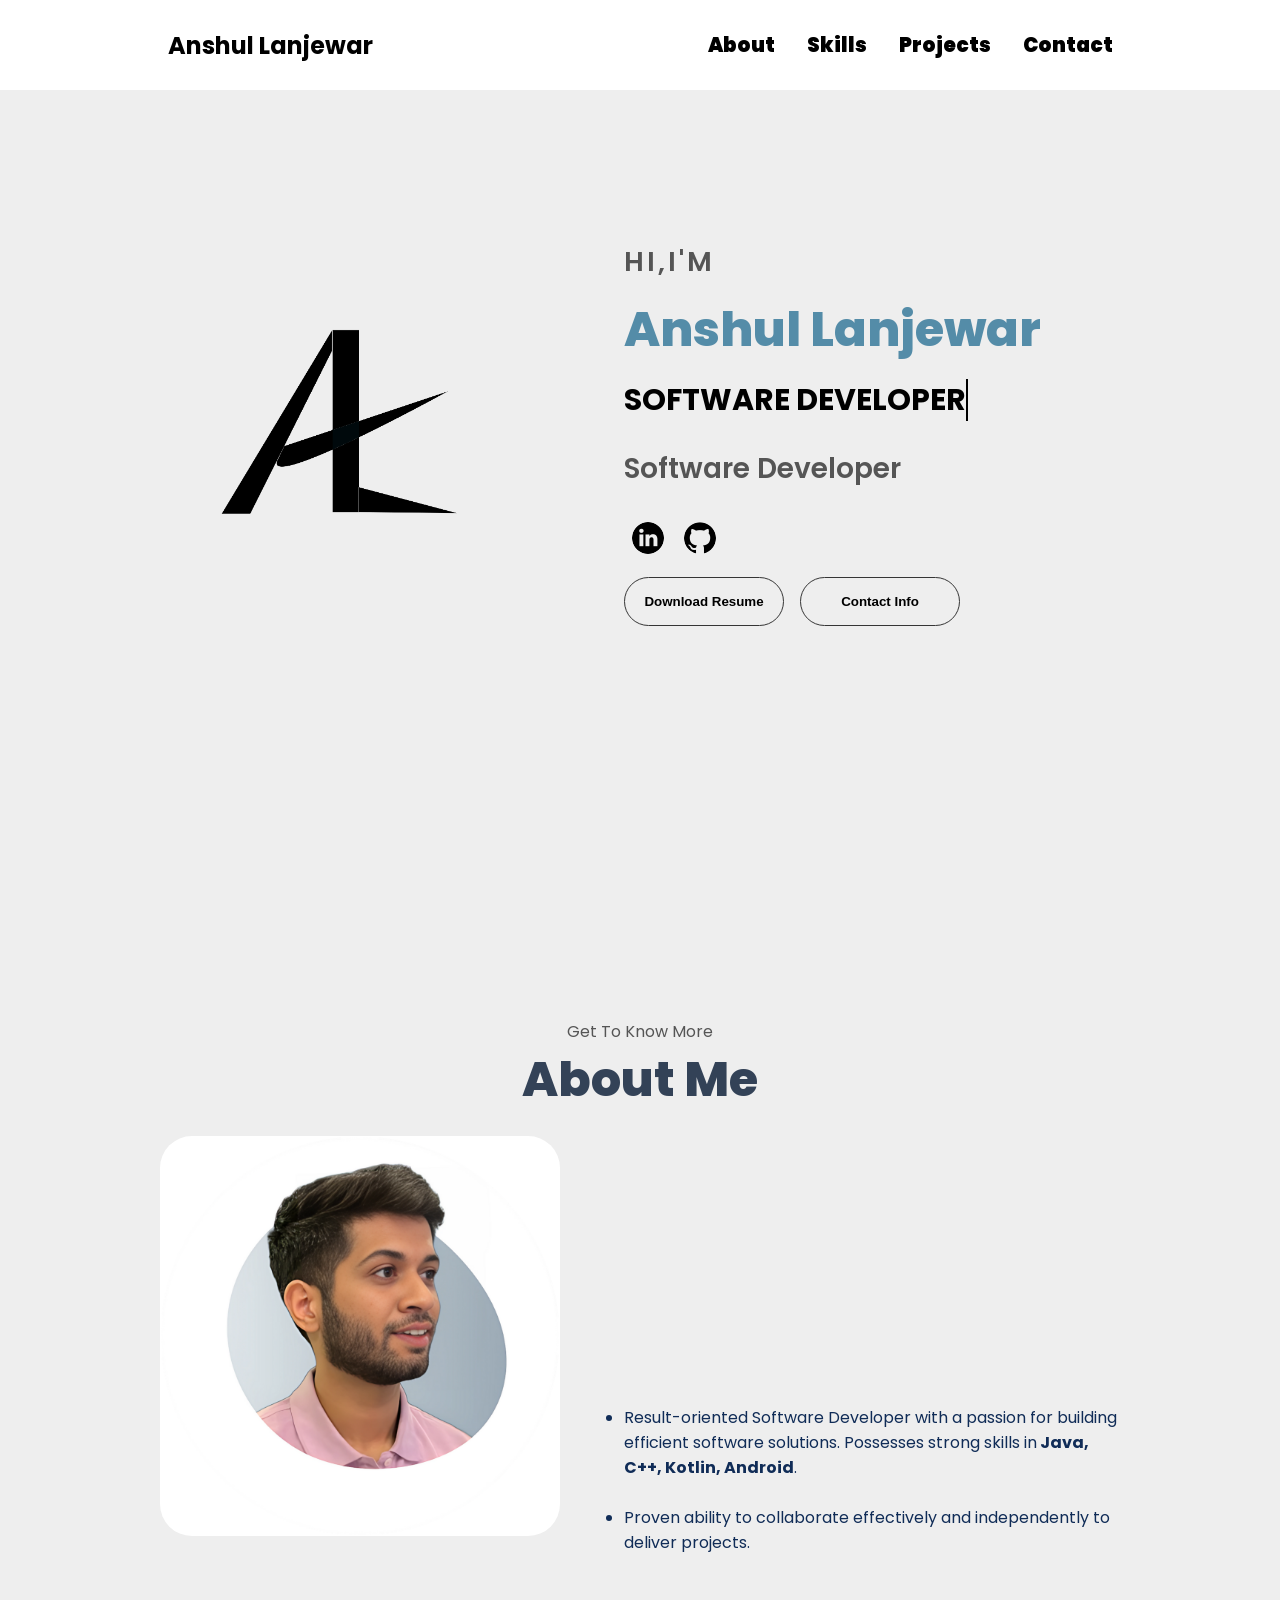
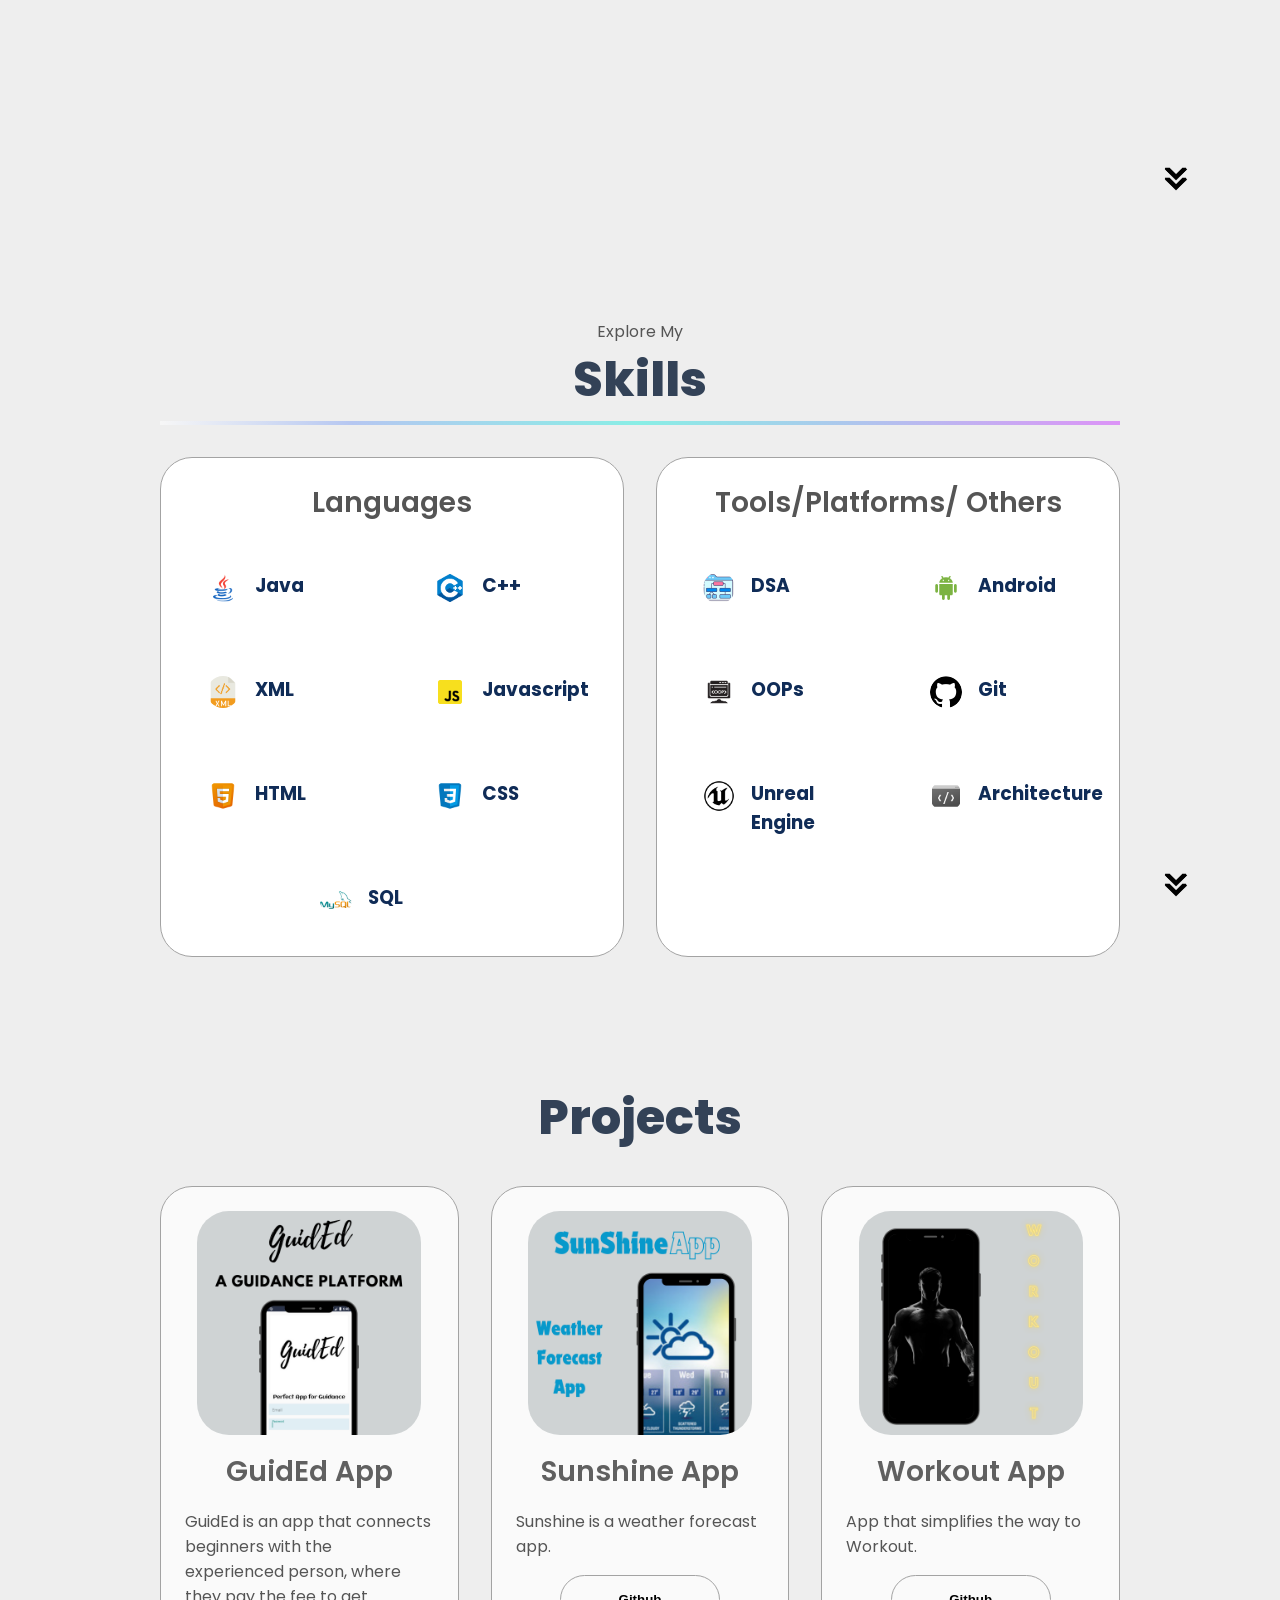
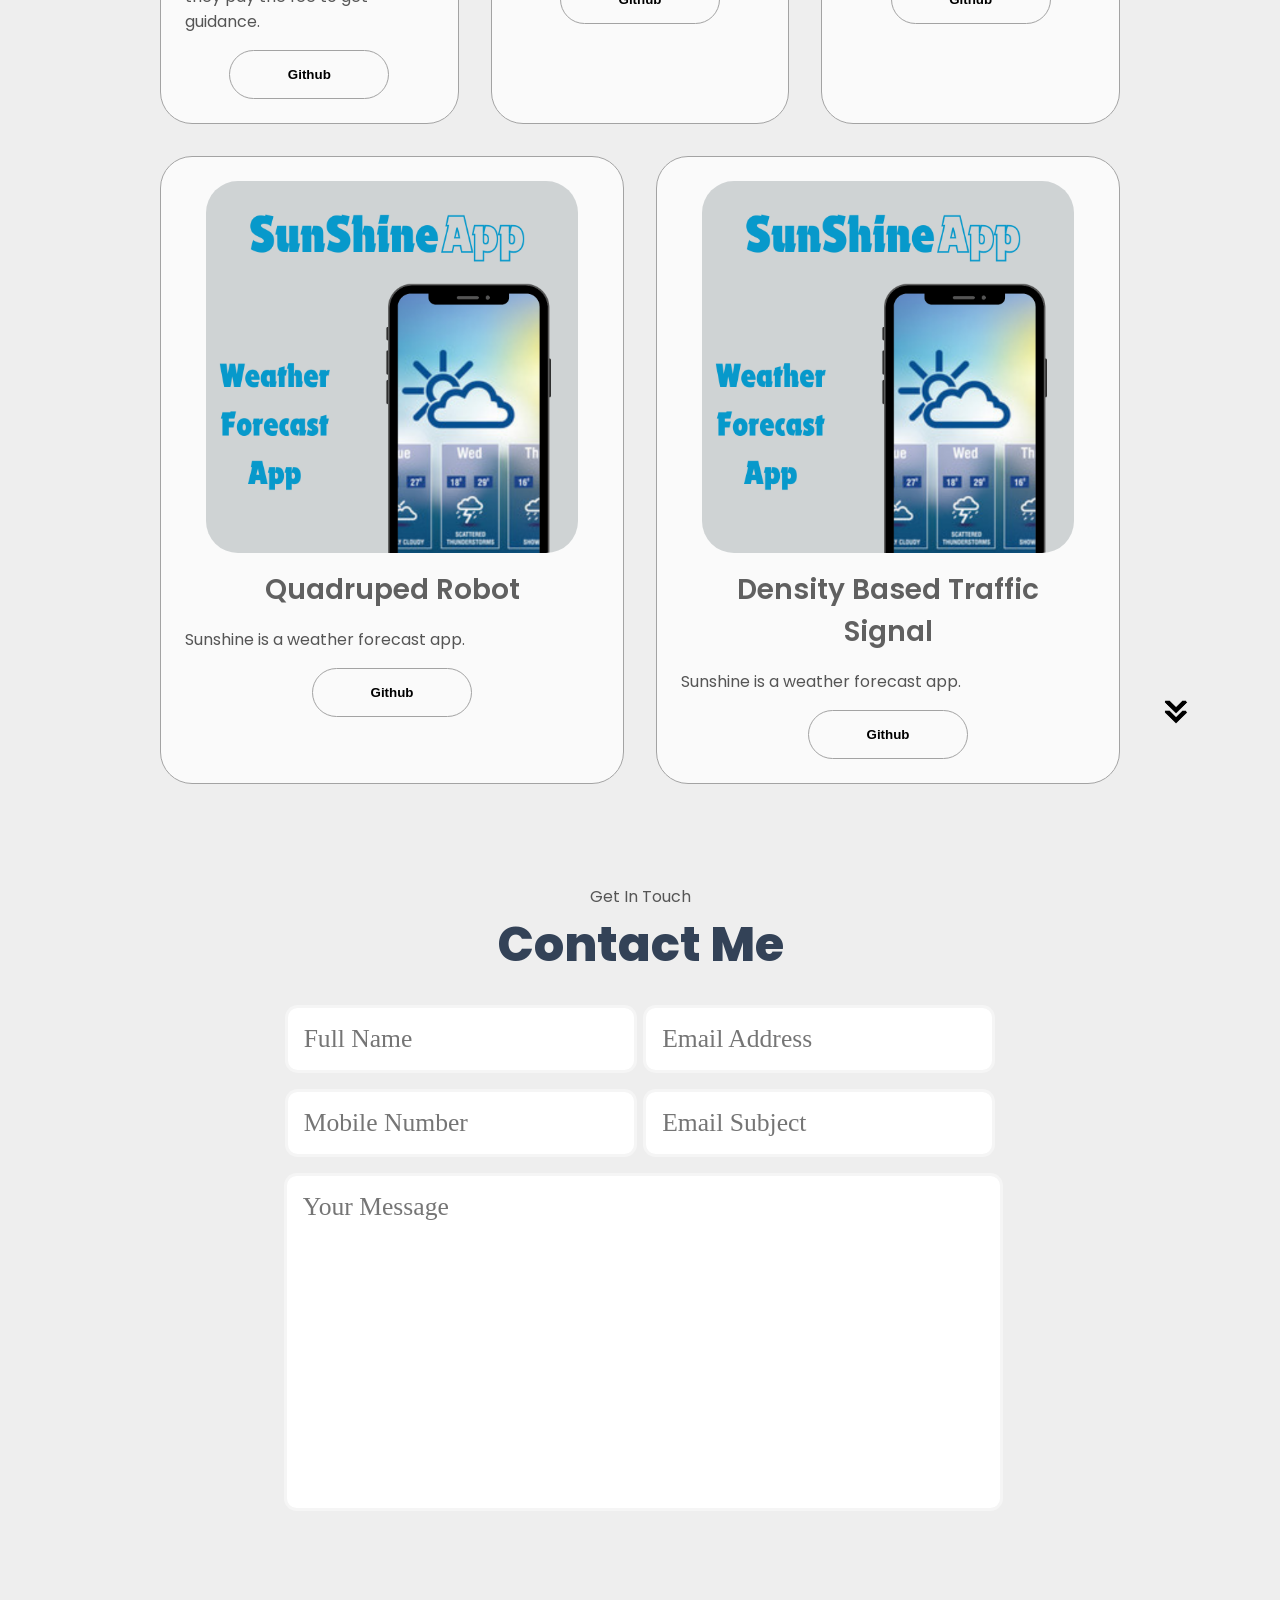
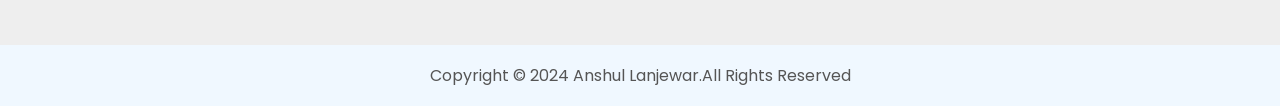
==== commit 087be79a: "Update project.html" ====
--- a/index.html
+++ b/index.html
@@ -79,7 +79,7 @@
             <h1 class="title" data-aos="zoom-in">About Me</h1>
             <div class="section-container">
                 <div class="section__pic-container">
-                    <img src="assets/profile_pic_l.png" alt="profile Picture" class="about-pic" data-aos="zoom-in">
+                    <img src="assets/myProfile_pic.png" alt="profile Picture" class="about-pic" data-aos="zoom-in">
                 </div>
                 <div class="about-details-container">
                     <div class="about-containers">
@@ -225,45 +225,6 @@
         </section>
     
     
-        <!-- <section id="experience">
-            <p class="section__text__p1" data-aos="zoom-in">Explore My</p>
-            <h1 class="title" data-aos="zoom-in">Experiences</h1>
-           
-            <div class="row exp">
-                <div class="column" data-aos="flip-up">
-            <div class="card zoom-effect" >
-                <div class="container" data-aos="zoom-in">
-                    <h2 class="designation">Programmer Analyst</h2>
-                    <p class="mt-4 company">At Cognizant
-                        <ul>
-                      <li class="explain">Currently working as a Data Engineer,working on <b>Databricks,Azure,
-                        Hive,Hadoop.</b></li>
-                        <li>Created Dashboards on <b>PowerBI</b> for getting the insights from company data.</li>
-                       </ul></p>
-                </div>
-              </div>
-              </div>
-              <div class="column" data-aos="flip-up">
-              <div class="card zoom-effect">
-                <div class="container" data-aos="zoom-in">
-                    <h2 class="designation">Data Analyst Intern</h2>
-                    <p class="mt-4 company">At Cognizant
-                        <ul>
-                      <li class="explain">Worked on real life projects and learned new concepts and technologies.</li>
-                        <li>Enhanced my skills in Data Analysis and Data Visualization using <b>Tableau</b>.
-                         
-                        </li>
-                       </ul></p>
-                </div>
-              </div>
-              </div>
-              </div>
-            
-              <img src="assets/arrow.png" alt="Arrow Icon" class="icon arrow" onclick="location.href='./#projects'">
-    
-        </section>
-     -->
-    
         <section id="projects">
             <p class="section__text__p1" data-aos="zoom-in">Browse My Recent</p>
             <h1 class="title" data-aos="zoom-in">Projects</h1>
@@ -308,90 +269,39 @@
                             </button>
                         </div>
                     </div>
-    
-    
-                </div>
-            </div>
-               <!-- <div class="experience-details-containers">
-                <div class="about-containers">
-                    <div class="details-container color-container" data-aos="zoom-in">
-                        <div class="article-container zoom-effect">
-                            <img src="assets/4.png" alt="Project-1" class="project-img">
-                        </div>
-                        <h2 class="experience-sub-title project-title">Pizza Hut Sales Analysis</h2>
-                        <p class="experience-description">Analysed the dataset of Pizzahut sales details using the SQL queries and found out some useful insights.
-                        </p>
-                        <div class="btn-container">
-                            <button class="btn btn-color-2 project-btn" onclick="location.href='https://github.com/Stuti2504/SQL-Project'">
-                                Github
-                            </button>
-                        </div>
-                    </div>
-                    <div class="details-container color-container" data-aos="zoom-in">
-                        <div class="article-container zoom-effect">
-                            <img src="assets/5.png" alt="Project-2" class="project-img">
-                        </div>
-                        <h2 class="experience-sub-title project-title">Credit Card Complaint Analysis</h2>
-                        <p class="experience-description">Performed end-to-end  analysis to find out the reasons for decline in Credit Card usage,
-                            created a dashboard in Tableau to get the proper insights using the visualizations.
-                        </p>
-                        <div class="btn-container">
-                            <button class="btn btn-color-2 project-btn " onclick="location.href='https://github.com/Stuti2504/Credit-Card-Complaints-Analysis-Tableau'">
-                                Github
-                            </button>
-                        </div>
-                    </div>
-                    <div class="details-container color-container" data-aos="zoom-in">
-                        <div class="article-container zoom-effect"> 
-                            <img src="assets/6.png" alt="Project-1" class="project-img">
-                        </div>
-                        <h2 class="experience-sub-title project-title">Bike Sales Analysis Dashboard</h2>
-                        <p class="experience-description">Designed a dashboard in Excel to find out the trends going around the bike sales using the data given.
-                        </p>
-                        <div class="btn-container">
-                            <button class="btn btn-color-2 project-btn" onclick="location.href='https://github.com/Stuti2504/Excel-Projects'">
-                                Github
-                            </button>
-                        </div>
-                    </div>
-    
-    
-                </div>
-            </div> -->
+                    <div class="details-container color-container" data-aos="zoom-in">
+                        <div class="article-container zoom-effect">
+                            <img src="assets/2.png" alt="Project-2" class="project-img">
+                        </div>
+                        <h2 class="experience-sub-title project-title">Quadruped Robot</h2>
+                        <p class="experience-description"> Sunshine is a weather forecast app.
+                        </p>
+                        <div class="btn-container">
+                            <button class="btn btn-color-2 project-btn" onclick="location.href='https://github.com/Anshullanjewar/Sunshine'">
+                                Github
+                            </button>
+                        </div>
+                    </div>
+                    <div class="details-container color-container" data-aos="zoom-in">
+                        <div class="article-container zoom-effect">
+                            <img src="assets/2.png" alt="Project-2" class="project-img">
+                        </div>
+                        <h2 class="experience-sub-title project-title">Density Based Traffic Signal</h2>
+                        <p class="experience-description"> Sunshine is a weather forecast app.
+                        </p>
+                        <div class="btn-container">
+                            <button class="btn btn-color-2 project-btn" onclick="location.href='https://github.com/Anshullanjewar/Sunshine'">
+                                Github
+                            </button>
+                        </div>
+                    </div>
+    
+                </div>
+            </div>
+              
             <img src="assets/arrow.png" alt="Arrow icon" class="icon arrow" onclick="location.href='./#contact'">
         </section>
     
-    
-        <!-- <section class="certificates" id="certificates">
-                <h2 class="title" data-aos="zoom-in">Certifications</h2>
-                <div class="serv-content">
-                        <div class="box" data-aos="zoom-in">
-                             <img src="assets/e4fbe246-492d-44f8-a319-5afe8c34d2c1.png" alt="Databricks Certification" class="certi-pic">
-                             <h3>Databricks certified Associate Data Engineer</h3>
-                      </div>
-                        <div class="box" data-aos="zoom-in">
-                            <img src="assets/udemy power bi.jpg" alt="Power BI Certificate" class="certi-pic">
-                            <h3>Microsoft Power BI Certification </h3>
-                            
-                        </div>
-                        <div class="box" data-aos="zoom-in">
-                            <img src="assets/SQl.jpg" alt="SQL Certificate" class="certi-pic">
-                            <h3>SQL Certification</h3>
-            
-                        </div>
-                        <div class="box" data-aos="zoom-in">
-                            <img src="assets/data modeling.jpg" alt="Data Modeling  Certificate" class="certi-pic">
-                            <h3>Data Modeling Certification</h3>
-                        </div>
-                        <div class="box" data-aos="zoom-in">
-                            <img src="assets/database design.jpg" alt="Database Design  Certificate" class="certi-pic">
-                            <h3>Database Design Certification</h3>
-                        </div> 
-                    </div>
-                   
-                </div>
-            </section>
-        </section> -->
     
 
         <!-- SECTION CONTACT -->
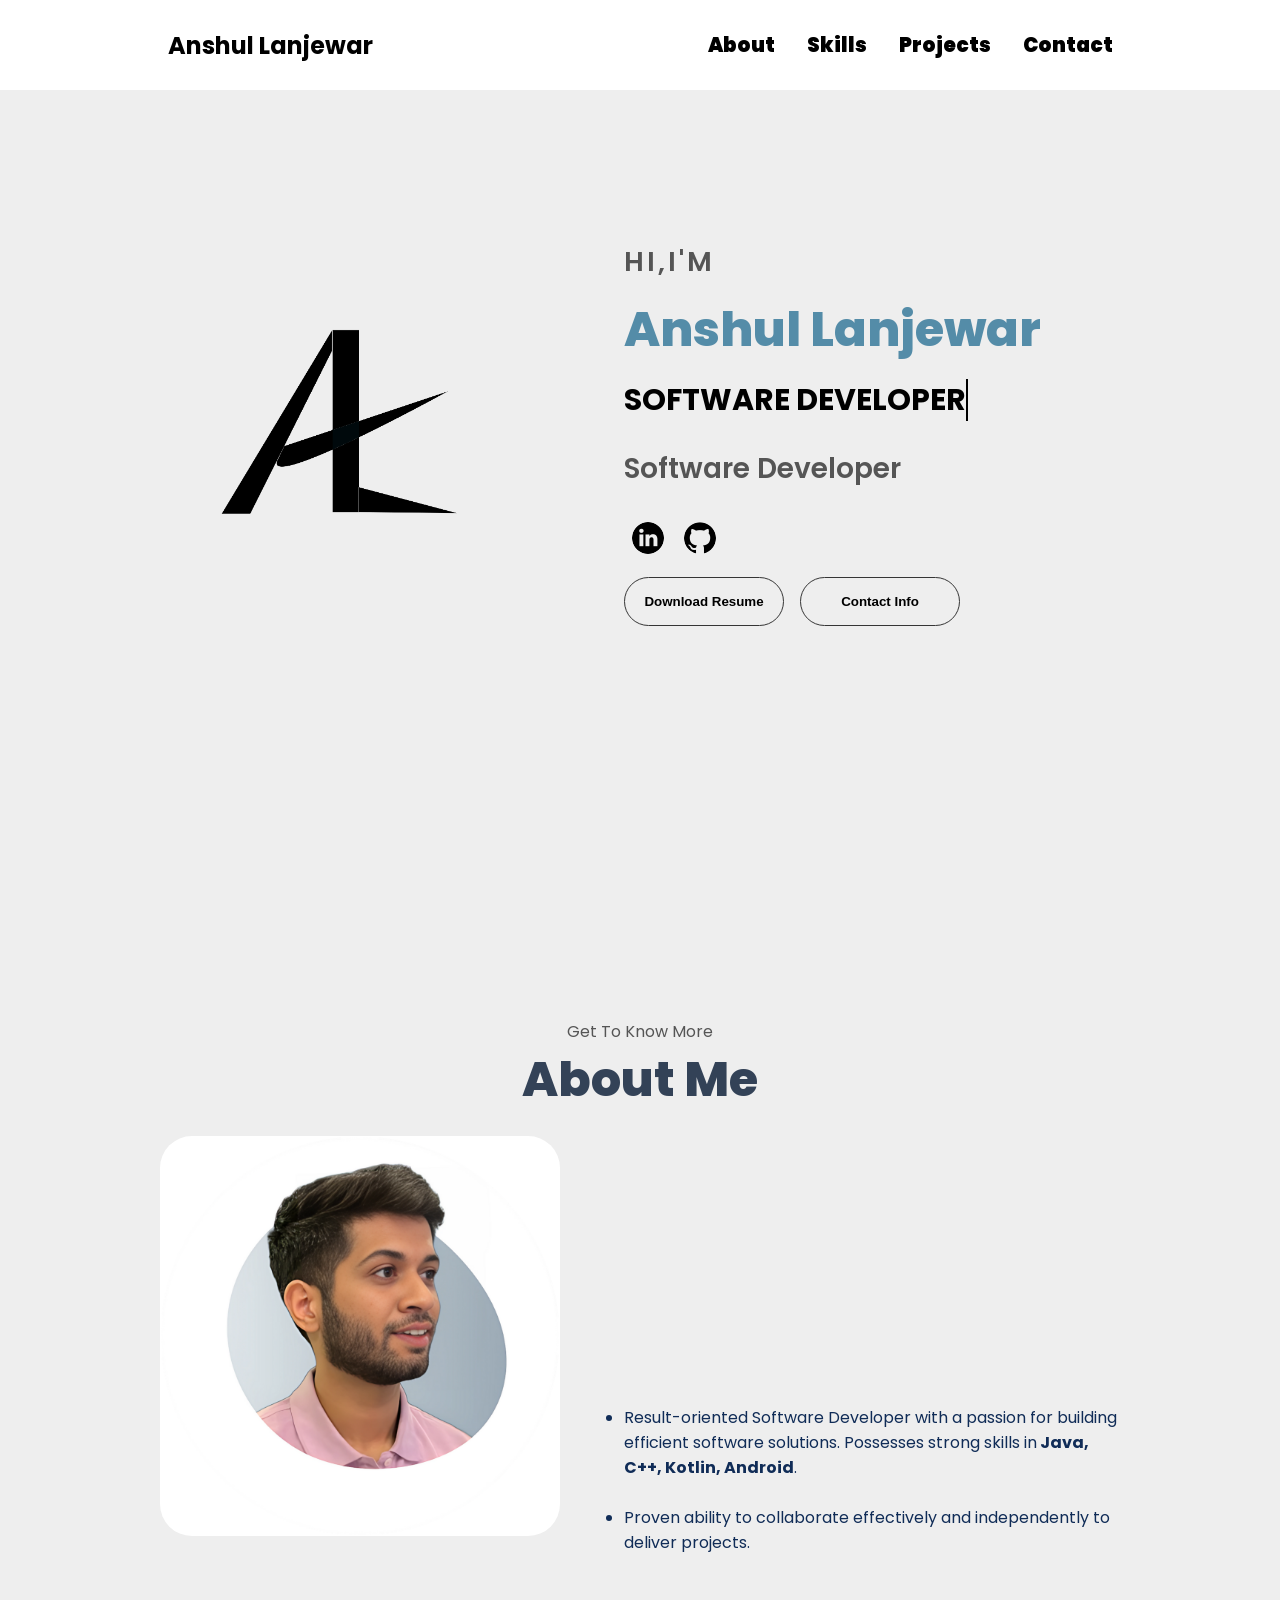
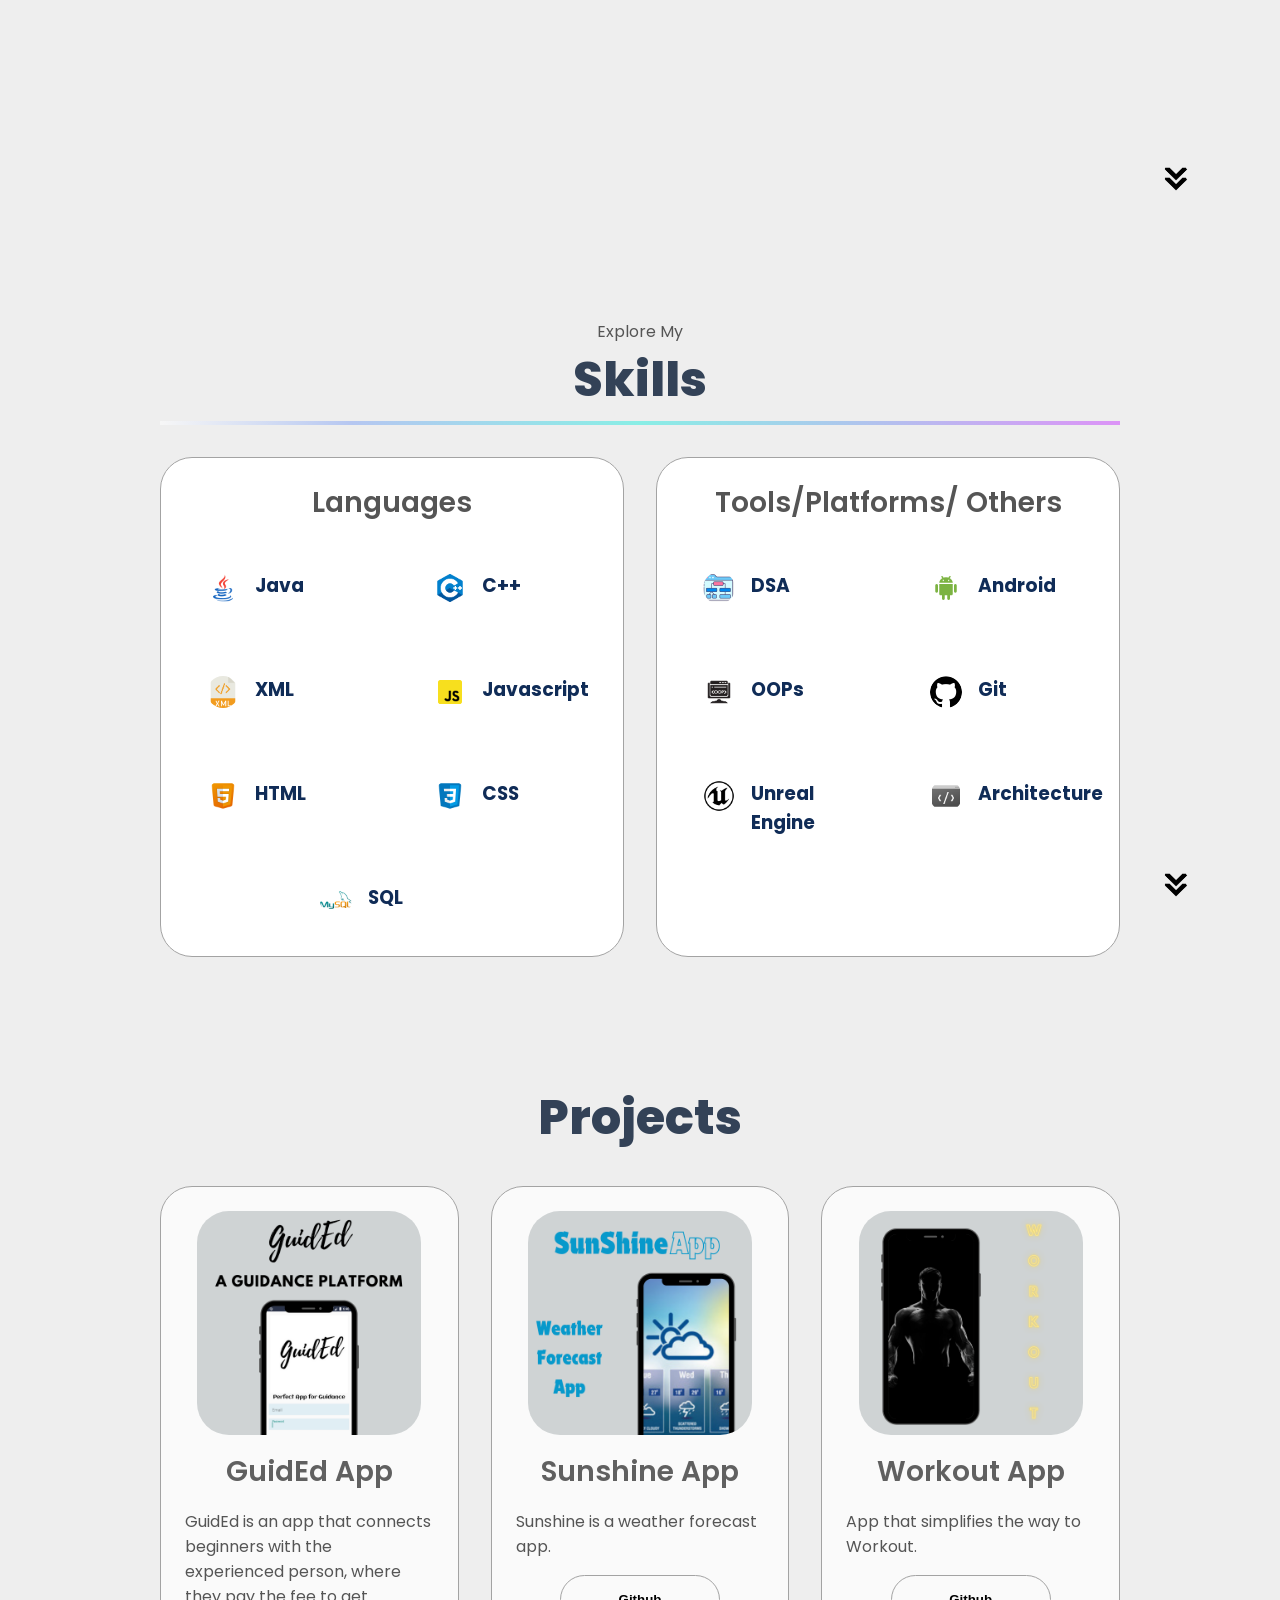
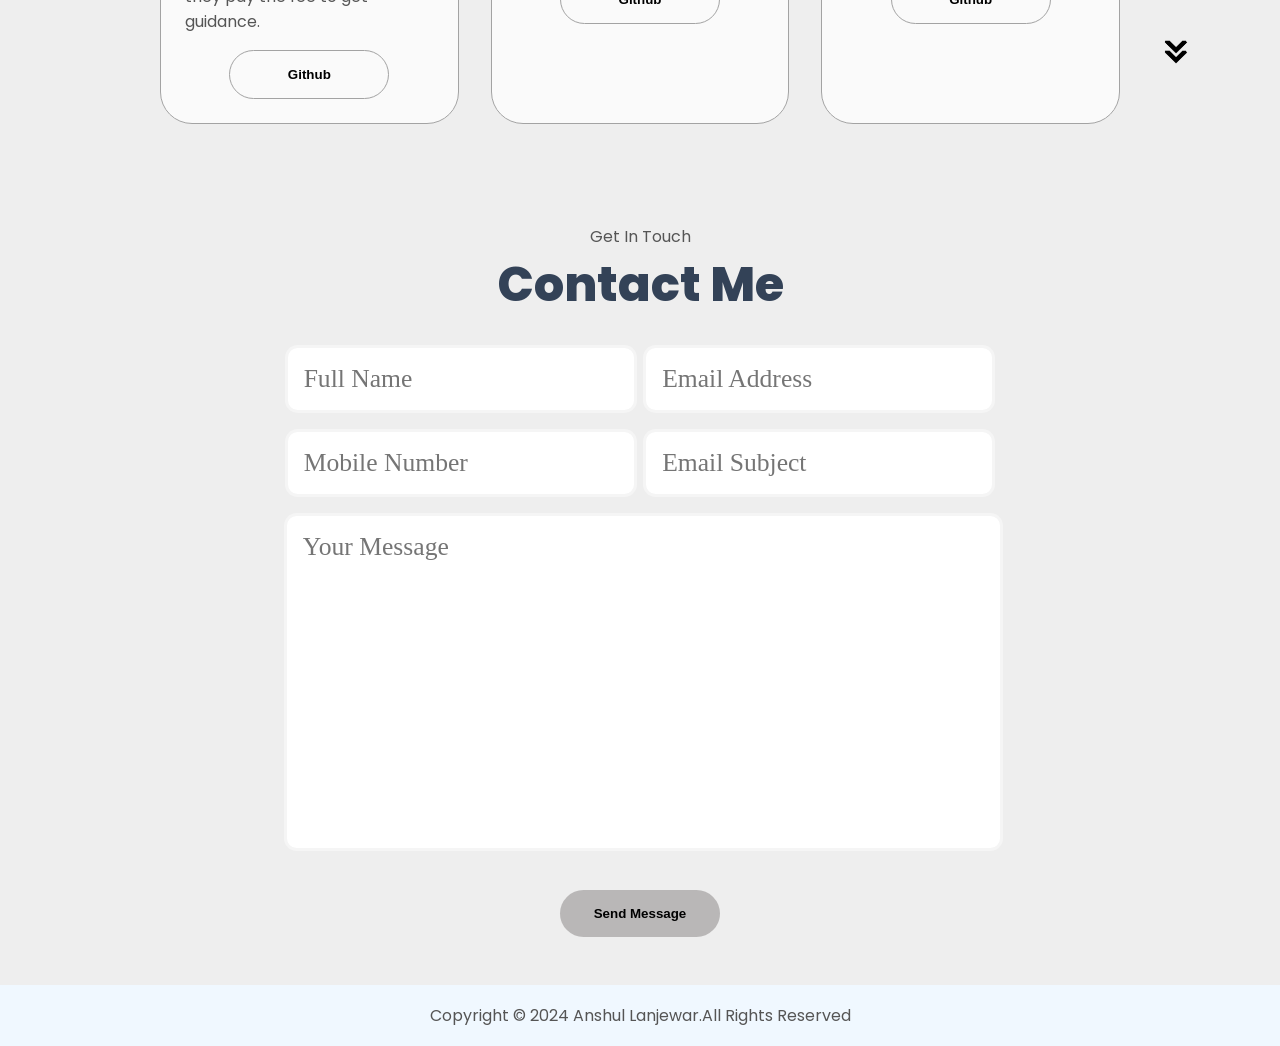
==== commit 23212b76: "Update index.html" ====
--- a/index.html
+++ b/index.html
@@ -269,7 +269,7 @@
                             </button>
                         </div>
                     </div>
-                    <div class="details-container color-container" data-aos="zoom-in">
+<!--                     <div class="details-container color-container" data-aos="zoom-in">
                         <div class="article-container zoom-effect">
                             <img src="assets/2.png" alt="Project-2" class="project-img">
                         </div>
@@ -281,8 +281,8 @@
                                 Github
                             </button>
                         </div>
-                    </div>
-                    <div class="details-container color-container" data-aos="zoom-in">
+                    </div> -->
+<!--                     <div class="details-container color-container" data-aos="zoom-in">
                         <div class="article-container zoom-effect">
                             <img src="assets/2.png" alt="Project-2" class="project-img">
                         </div>
@@ -294,7 +294,7 @@
                                 Github
                             </button>
                         </div>
-                    </div>
+                    </div> -->
     
                 </div>
             </div>
